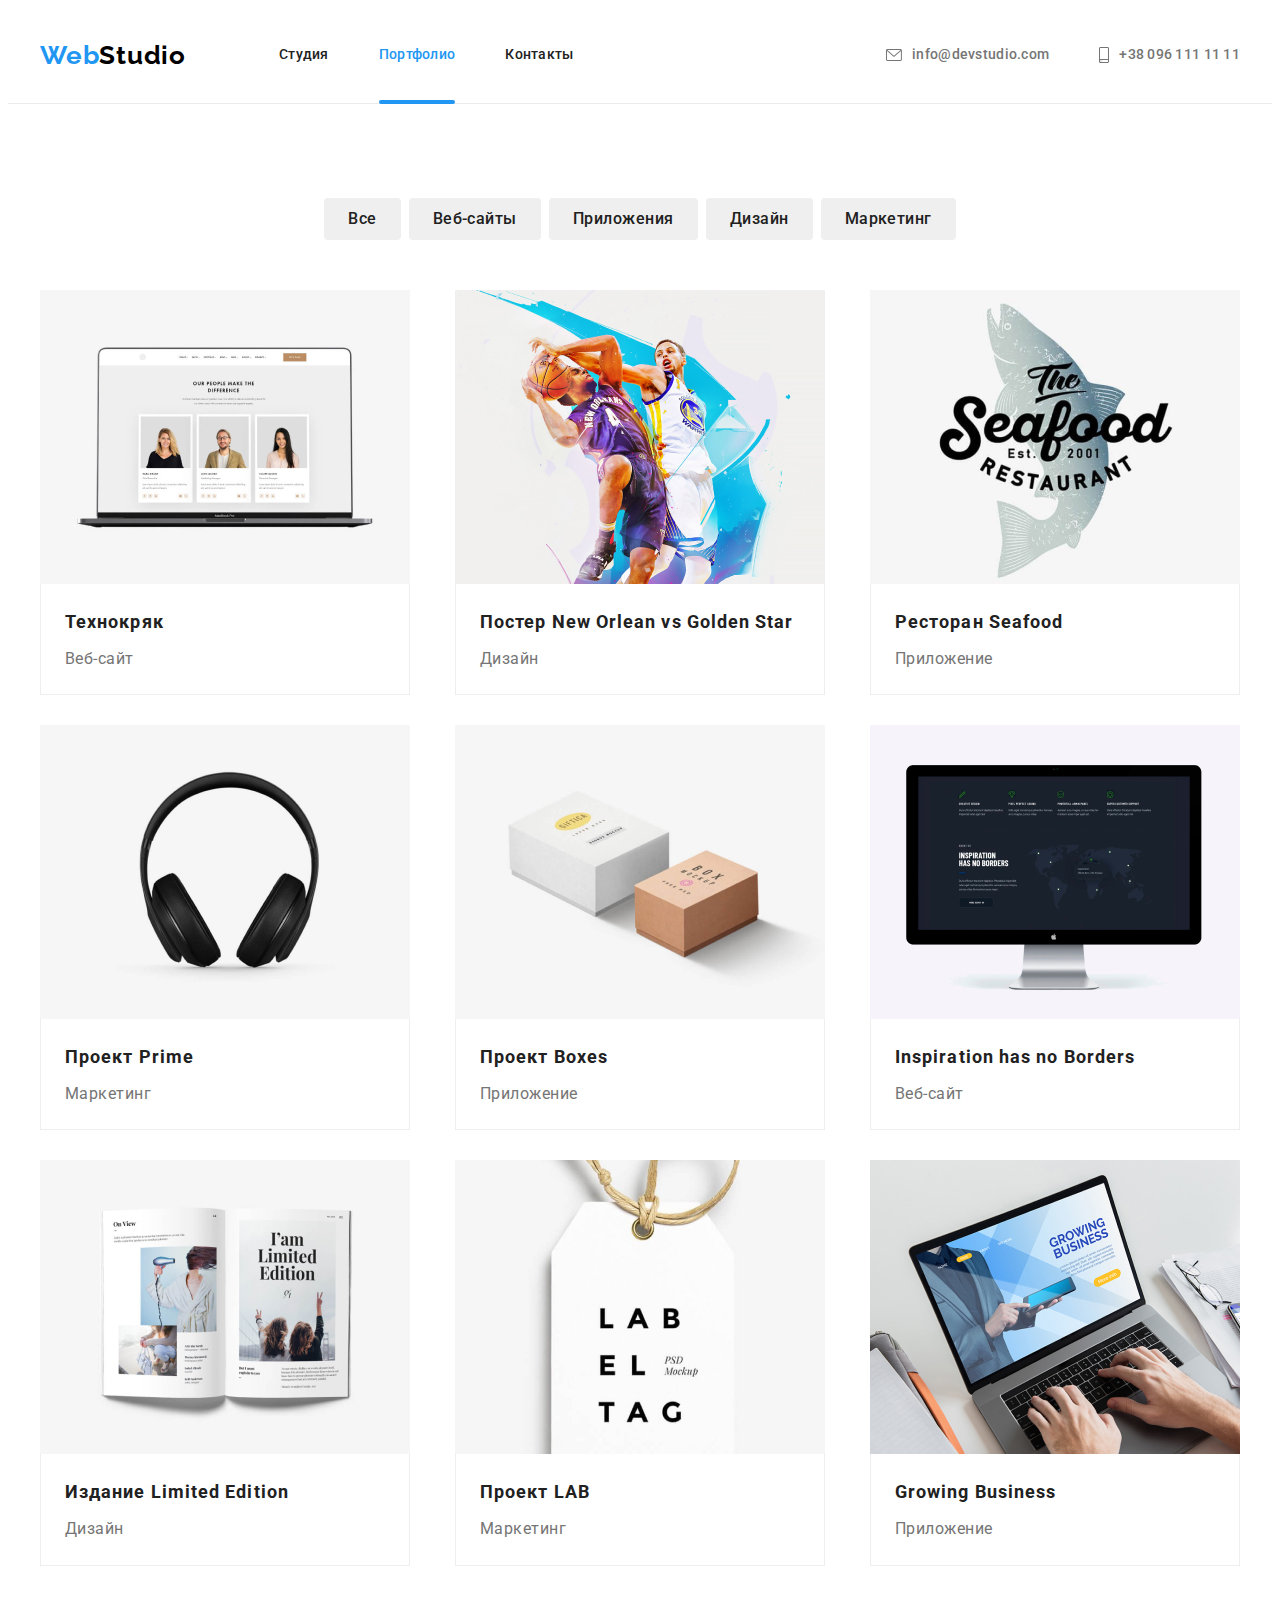
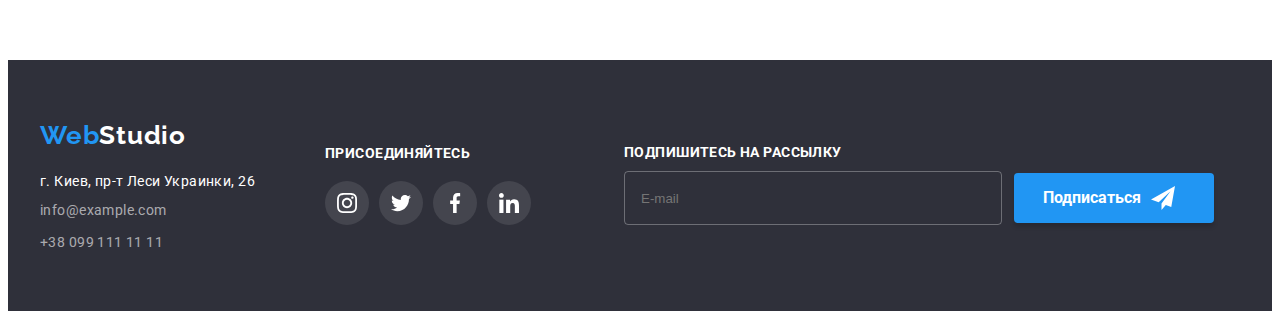
==== portfolio.html @ 8a6e3d71 "Start" ====
<!DOCTYPE html>
<html lang="ru">

<head>
  <meta charset="UTF-8" />
  <meta http-equiv="X-UA-Compatible" content="IE=edge" />
  <meta name="viewport" content="width=device-width, initial-scale=1.0" />
  <link rel="preconnect" href="https://fonts.googleapis.com" />
  <link rel="preconnect" href="https://fonts.gstatic.com" crossorigin />
  <link href="https://fonts.googleapis.com/css2?family=Raleway:wght@700&family=Roboto:wght@400;500;700;900&display=swap"
    rel="stylesheet" />
  <title>Portfolio</title>
  <link rel="stylesheet" href="https://cdnjs.cloudflare.com/ajax/libs/modern-normalize/1.1.0/modern-normalize.min.css"
    integrity="sha512-wpPYUAdjBVSE4KJnH1VR1HeZfpl1ub8YT/NKx4PuQ5NmX2tKuGu6U/JRp5y+Y8XG2tV+wKQpNHVUX03MfMFn9Q=="
    crossorigin="anonymous" referrerpolicy="no-referrer" />
  <!-- <link rel="stylesheet" href="./css/styles.css" /> -->
  <link rel="stylesheet" href="./css/main.min.css" />
</head>

<body>
  <header class="header">
    <div class="container">
      <nav class="nav">
        <a href="" class="link"><span class="logo-web">Web</span><span class="logo-studio">Studio</span></a>
        <ul class="menu list">
          <li class="menu__item">
            <a href="./index.html" class="menu__link__studia__black link">Студия</a>
          </li>
          <li class="menu__item">
            <a href="" class="menu__link__portfolio__blue menu__link__border link">Портфолио</a>
          </li>
          <li class="menu__item">
            <a href="#contacts" class="menu__link__contact link">Контакты</a>
          </li>
        </ul>
      </nav>

      <ul class="connect list">
        <li class="connect__margin__right">
          <a class="connect__mail link" href="mailto:info@devstudio.com"><svg
              class="connect__mail__icon" width="16" height="12">
              <use href="./img/icons.svg#icon-envelope"></use>
            </svg>info@devstudio.com</a>
        </li>

        <li>
          <a class="connect__tel link" href="tel:+380961111111"><svg
              class="connect__tel__icon" width="10" height="16">
              <use href="./img/icons.svg#icon-smartphone"></use>
            </svg>+38 096 111 11 11</a>
        </li>
      </ul>
    </div>
  </header>

  <section class="project">
    <div class="container">
      <ul class="filter-buttons-ul list">
        <li class="filter-buttons-li">
          <button class="filter-buttons" name="button">Все</button>
        </li>
        <li class="filter-buttons-li">
          <button class="filter-buttons" name="button">Веб-сайты</button>
        </li>
        <li class="filter-buttons-li">
          <button class="filter-buttons" name="button">Приложения</button>
        </li>
        <li class="filter-buttons-li">
          <button class="filter-buttons" name="button">Дизайн</button>
        </li>
        <li class="filter-buttons-li">
          <button class="filter-buttons" name="button">Маркетинг</button>
        </li>
      </ul>

      <ul class="project-list list">
        <li class="project-items">
          <a href="" class="project-list-a link">
            <div class="card-thumb">
              <img class="" src="./img/portfolio/tehno.jpg" alt="Технокряк" width="370" />
              <div class="text-under-img-div">
                <p class="text-under-img">
                  Ресурс предлагает комплексные предложения с разным уровнем функционала и
                  сервисов. Все это позволит посетителю получить исчерпывающие сведения <br />о
                  компании или частном лице
                </p>
              </div>
            </div>

            <div class="text-under-photo-in-portfolio">
              <h4 class="project-name">Технокряк</h4>
              <p class="project-title">Веб-сайт</p>
            </div>
          </a>
        </li>

        <li class="project-items">
          <a href="" class="project-list-a link">
            <div class="card-thumb">
              <img src="./img/portfolio/neworleanvsgoldenstar.jpg" alt="Постер New Orlean vs Golden Star" width="370" />
              <div class="text-under-img-div">
                <p class="text-under-img">
                  Ресурс предлагает комплексные предложения с разным уровнем функционала и
                  сервисов. Все это позволит посетителю получить исчерпывающие сведения <br />о
                  компании или частном лице
                </p>
              </div>
            </div>

            <div class="text-under-photo-in-portfolio">
              <h4 class="project-name">Постер New Orlean vs Golden Star</h4>
              <p class="project-title">Дизайн</p>
            </div>
          </a>
        </li>

        <li class="project-items">
          <a href="" class="project-list-a link">
            <div class="card-thumb">
              <img class="" src="./img/portfolio/seafood.jpg" alt="Ресторан Seafood" width="370" />
              <div class="text-under-img-div">
                <p class="text-under-img">
                  Ресурс предлагает комплексные предложения с разным уровнем функционала и
                  сервисов. Все это позволит посетителю получить исчерпывающие сведения <br />о
                  компании или частном лице
                </p>
              </div>
            </div>

            <div class="text-under-photo-in-portfolio">
              <h4 class="project-name">Ресторан Seafood</h4>
              <p class="project-title">Приложение</p>
            </div>
          </a>
        </li>

        <li class="project-items">
          <a href="" class="project-list-a link">
            <div class="card-thumb">
              <img class="" src="./img/portfolio/prime.jpg" alt="Проект Prime" width="370" />
              <div class="text-under-img-div">
                <p class="text-under-img">
                  Ресурс предлагает комплексные предложения с разным уровнем функционала и
                  сервисов. Все это позволит посетителю получить исчерпывающие сведения <br />о
                  компании или частном лице
                </p>
              </div>
            </div>

            <div class="text-under-photo-in-portfolio">
              <h4 class="project-name">Проект Prime</h4>
              <p class="project-title">Маркетинг</p>
            </div>
          </a>
        </li>

        <li class="project-items">
          <a href="" class="project-list-a link">
            <div class="card-thumb">
              <img class="" src="./img/portfolio/boxes.jpg" alt="Проект Boxes" width="370" />
              <div class="text-under-img-div">
                <p class="text-under-img">
                  Ресурс предлагает комплексные предложения с разным уровнем функционала и
                  сервисов. Все это позволит посетителю получить исчерпывающие сведения <br />о
                  компании или частном лице
                </p>
              </div>
            </div>

            <div class="text-under-photo-in-portfolio">
              <h4 class="project-name">Проект Boxes</h4>
              <p class="project-title">Приложение</p>
            </div>
          </a>
        </li>

        <li class="project-items">
          <a href="" class="project-list-a link">
            <div class="card-thumb">
              <img class="" src="./img/portfolio/borders.jpg" alt="Inspiration has no Borders" width="370" />
              <div class="text-under-img-div">
                <p class="text-under-img">
                  Ресурс предлагает комплексные предложения с разным уровнем функционала и
                  сервисов. Все это позволит посетителю получить исчерпывающие сведения <br />о
                  компании или частном лице
                </p>
              </div>
            </div>

            <div class="text-under-photo-in-portfolio">
              <h4 class="project-name">Inspiration has no Borders</h4>
              <p class="project-title">Веб-сайт</p>
            </div>
          </a>
        </li>

        <li class="project-items">
          <a href="" class="project-list-a link">
            <div class="card-thumb">
              <img class="" src="./img/portfolio/limitededition.jpg" alt="Издание Limited Edition" width="370" />
              <div class="text-under-img-div">
                <p class="text-under-img">
                  Ресурс предлагает комплексные предложения с разным уровнем функционала и
                  сервисов. Все это позволит посетителю получить исчерпывающие сведения <br />о
                  компании или частном лице
                </p>
              </div>
            </div>

            <div class="text-under-photo-in-portfolio">
              <h4 class="project-name">Издание Limited Edition</h4>
              <p class="project-title">Дизайн</p>
            </div>
          </a>
        </li>

        <li class="project-items">
          <a href="" class="project-list-a link">
            <div class="card-thumb">
              <img class="" src="./img/portfolio/lab.jpg" alt="Проект LAB" width="370" />
              <div class="text-under-img-div">
                <p class="text-under-img">
                  Ресурс предлагает комплексные предложения с разным уровнем функционала и
                  сервисов. Все это позволит посетителю получить исчерпывающие сведения <br />о
                  компании или частном лице
                </p>
              </div>
            </div>

            <div class="text-under-photo-in-portfolio">
              <h4 class="project-name">Проект LAB</h4>
              <p class="project-title">Маркетинг</p>
            </div>
          </a>
        </li>

        <li class="project-items">
          <a href="" class="project-list-a link">
            <div class="card-thumb">
              <img class="" src="./img/portfolio/business.jpg" alt="Growing Business" width="370" />
              <div class="text-under-img-div">
                <p class="text-under-img">
                  Ресурс предлагает комплексные предложения с разным уровнем функционала и
                  сервисов. Все это позволит посетителю получить исчерпывающие сведения <br />о
                  компании или частном лице
                </p>
              </div>
            </div>

            <div class="text-under-photo-in-portfolio">
              <h4 class="project-name">Growing Business</h4>
              <p class="project-title">Приложение</p>
            </div>
          </a>
        </li>
      </ul>
    </div>
  </section>

  <footer class="footer">
    <div class="container footer_flex">
      <address class="address" id="contacts">
        <a href="" class="logo-footer link">
          <span class="logo-web"> Web<span class="logo-studio-white">Studio</span> </span>
        </a>
        <ul class="address-list list">
          <li class="footer-contacts">
            <a href="https://www.google.com/maps/place/%D0%B1%D1%83%D0%BB.+%D0%9B%D0%B5%D1%81%D0%B8+%D0%A3%D0%BA%D1%80%D0%B0%D0%B8%D0%BD%D0%BA%D0%B8,+26,+%D0%9A%D0%B8%D0%B5%D0%B2,+02000/@50.4265807,30.5383858,17z/data=!3m1!4b1!4m5!3m4!1s0x40d4cf0e033ecbe9:0x57a4dffefec77da0!8m2!3d50.4265807!4d30.5383858"
              target="_blank" rel="noopener noreferrer nofollow" class="address-list-addres link">г. Киев, пр-т Леси
              Украинки, 26</a>
          </li>
          <li class="footer-contacts">
            <a href="mailto:info@example.com" class="address-list-mail link">info@example.com</a>
          </li>
          <li class="footer-contacts">
            <a href="tel:+380991111111" class="address-list-tel link">+38 099 111 11 11</a>
          </li>
        </ul>
      </address>

      <div class="join-footer-div">
        <h3 class="footer-join-h3">присоединяйтесь</h3>
        <ul class="footer-our-team-soc-link list">
          <li class="footer-our-team-soc-item">
            <a href="" class="footer-our-team-link link">
              <svg class="footer-our-team-soc-icon" width="20" height="20">
                <use href="./img/icons.svg#icon-instagram"></use>
              </svg>
            </a>
          </li>
          <li class="footer-our-team-soc-item">
            <a href="" class="footer-our-team-link link">
              <svg class="footer-our-team-soc-icon" width="20" height="20">
                <use href="./img/icons.svg#icon-twitter"></use>
              </svg>
            </a>
          </li>
          <li class="footer-our-team-soc-item">
            <a href="" class="footer-our-team-link link">
              <svg class="footer-our-team-soc-icon" width="20" height="20">
                <use href="./img/icons.svg#icon-facebook"></use>
              </svg>
            </a>
          </li>
          <li class="footer-our-team-soc-item">
            <a href="" class="footer-our-team-link link">
              <svg class="footer-our-team-soc-icon" width="20" height="20">
                <use href="./img/icons.svg#icon-linkedin"></use>
              </svg>
            </a>
          </li>
        </ul>
      </div>

      <div class="subscribe-footer-div">
        <h3 class="subscribe-footer-h3">Подпишитесь на рассылку</h3>

        <form class="footer-input" autocomplete="off">
          <input type="email" name="subscribe-mail" class="subscribe-input" placeholder="E-mail" required
            id="subscribe-user-mail" />
          <button type="submit" class="subscribe-btn">
            Подписаться<svg class="subscribe-icon" width="24" height="24">
              <use href="./img/icons.svg#icon-iconsend"></use>
            </svg>
          </button>
        </form>
      </div>
    </div>
  </footer>
</body>

</html>
---- css/styles.css ----

---- css/main.min.css ----
p,h1,h2,h3,h4,h5,h6{margin:0}ul{margin:0;padding-left:0}.link{text-decoration:none}.visually-hidden{position:absolute;white-space:nowrap;width:1px;height:1px;overflow:hidden;border:0;padding:0;clip:rect(0 0 0 0);clip-path:inset(50%);margin:-1px}.container{width:1200px;padding-left:15px;padding-right:15px;margin:0 auto}.list{list-style:none}.logo-studio,.logo-web{text-decoration:none}body{font-family:"Roboto",sans-serif}.address{font-style:normal}:root{--header-color: #ffffff;--close-btn-color: #2196F3;--effective-solutions-color: #2f303a}.connect{margin-left:auto;transition:color 250ms cubic-bezier(0.4, 0, 0.2, 1)}.header{padding-top:32px;padding-bottom:32px;border-bottom:1px solid #ececec;background-color:var(--header-color)}.nav{display:flex;align-items:center}.header .container{display:flex}.menu{display:flex}.connect{display:flex;align-items:center}.connect :hover{color:#2196f3}.connect :focus{color:#2196f3}.connect__margin__right{margin-right:50px}.menu__item{margin-right:50px;transition:color 250ms cubic-bezier(0.4, 0, 0.2, 1)}.menu__item:last-child{margin-right:0px}.logo-studio{font-family:"Raleway";font-style:normal;font-weight:700;font-size:26px;line-height:1.19;letter-spacing:.03em;color:#000}.logo-studio-white{font-family:"Raleway";font-style:normal;font-weight:700;font-size:26px;line-height:1.19;letter-spacing:.03em;color:#fff}.logo-web{font-family:"Raleway";font-style:normal;font-weight:700;font-size:26px;line-height:1.19;letter-spacing:.03em;color:#2196f3}.menu{margin-left:93px}.menu :focus{color:#2196f3}.menu :hover{color:#2196f3}.menu__link__portfolio__black{font-weight:500;font-size:14px;line-height:1.14;letter-spacing:.02em;color:#212121;transition:color 250ms cubic-bezier(0.4, 0, 0.2, 1)}.menu__link__portfolio__blue{font-weight:500;font-size:14px;line-height:1.14;letter-spacing:.02em;color:#2196f3;transition:color 250ms cubic-bezier(0.4, 0, 0.2, 1)}.menu__link__studia__black{font-weight:500;font-size:14px;line-height:1.14;letter-spacing:.02em;color:#212121}.menu__link__studia__blue{font-weight:500;font-size:14px;line-height:1.14;letter-spacing:.02em;color:#2196f3}.menu__link__border::after{content:"";display:block;background-color:#2196f3;border-radius:2px;height:4px;position:relative;bottom:-37px}.menu__link__contact{font-weight:500;font-size:14px;line-height:1.14;letter-spacing:.02em;color:#212121;transition:color 250ms cubic-bezier(0.4, 0, 0.2, 1)}.connect__mail,.connect__tel{font-family:"Roboto";font-style:normal;font-weight:500;font-size:14px;line-height:1.14;letter-spacing:.02em;color:#757575;display:flex;justify-items:center;transition:color 250ms cubic-bezier(0.4, 0, 0.2, 1)}.connect__mail__icon,.connect__tel__icon{fill:currentColor;display:flex;justify-content:center;width:auto;height:auto;margin-right:10px}.service__order{background-color:var(--effective-solutions-color);padding-top:200px;padding-bottom:200px;text-align:center}.service__order{background-image:linear-gradient(rgba(47, 48, 58, 0.4), rgba(47, 48, 58, 0.4)),url(../img/zadniyfon_hero.jpg);background-repeat:no-repeat;background-position:center;background-size:cover;max-width:1600px;height:600px;margin-left:auto;margin-right:auto}.service__order__tex{font-weight:900;font-size:44px;line-height:1.36;text-align:center;letter-spacing:.06em;text-transform:uppercase;color:#fff;width:696px;margin:0 auto 30px}.service__order__button{border:rgba(0,0,0,0);font-family:"Roboto";font-style:normal;font-weight:700;font-size:16px;line-height:1.87;align-items:center;text-align:center;letter-spacing:.06em;color:#fff;background:#2196f3;box-shadow:0px 4px 4px rgba(0,0,0,.15);border-radius:4px;cursor:pointer;padding-top:10px;padding-bottom:10px;padding-left:32px;padding-right:32px}.methods{color:var(--header-color);padding-top:95px;padding-bottom:95px}.methods__list{display:flex}.methods__items{width:270px;margin-right:30px}.methods__items::before{content:"";display:block;background-position:center;background-repeat:no-repeat;margin-bottom:30px;background-color:#f5f4fa;border-radius:4px;height:120px}.methods__items:last-child{margin-right:0px}.methods__items:nth-child(1)::before{background-image:url(../img/antenna1.svg)}.methods__items:nth-child(2)::before{background-image:url(../img/clock2.svg)}.methods__items:nth-child(3)::before{background-image:url(../img/diagram3.svg)}.methods__items:nth-child(4)::before{background-image:url(../img/astronaut4.svg)}.methods__title{font-weight:700;font-size:14px;line-height:1.14;letter-spacing:.03em;text-transform:uppercase;color:#212121;margin-bottom:10px}.methods__text{font-weight:400;font-size:14px;line-height:1.71;letter-spacing:.03em;color:#757575}.what-are-we-doing{color:var(--header-color);padding-bottom:94px}.what-are-we-doing-h2{font-weight:700;font-size:36px;line-height:1.17;text-align:center;letter-spacing:.03em;color:#212121;margin-bottom:50px}.what-are-we-doing-list{display:flex;position:relative}.texonbottom{font-family:"Roboto";font-style:normal;font-weight:700;font-size:14px;line-height:1.14;text-align:center;letter-spacing:.03em;text-transform:uppercase;color:#fff}.texontop-div{position:absolute;display:flex;align-items:center;justify-content:center;width:370px;height:70px;background:rgba(47,48,58,.8);bottom:0}.what-are-we-doing-items{margin-right:30px}.what-are-we-doing-items:last-child{margin-right:0px}.our-team{background:#f5f4fa;padding:94px 0}.our-team-h3{font-weight:700;font-size:36px;line-height:1.17;text-align:center;letter-spacing:.03em;color:#212121;margin-bottom:50px}.our-team-list{display:flex}.our-team-items{background:#fff;box-shadow:0px 1px 3px rgba(0,0,0,.12),0px 1px 1px rgba(0,0,0,.14),0px 2px 1px rgba(0,0,0,.2);border-radius:0px 0px 4px 4px;margin-right:30px}.our-team-items:last-child{margin-right:0px}.our-team-name{font-weight:500;font-size:16px;line-height:1.19;text-align:center;letter-spacing:.03em;color:#212121;padding-top:30px;margin-bottom:10px}.our-team-job-title{font-weight:400;font-size:16px;line-height:1.19;text-align:center;letter-spacing:.03em;color:#757575;padding-bottom:30px}.our-team-soc-link{display:flex;justify-content:center;padding-bottom:30px}.our-team-soc-link:first-child{margin-left:0px}.our-team-soc-item{width:44px;height:44px;margin-left:10px}.our-team-soc-item:first-child{margin-left:0px}.our-team-link{display:flex;align-items:center;justify-content:center;width:100%;height:100%;border-radius:50%;color:#afb1b8;transition:background-color 250ms cubic-bezier(0.4, 0, 0.2, 1),color 250ms cubic-bezier(0.4, 0, 0.2, 1)}.our-team-link:hover,.our-team-link:focus{background:#2196f3;color:#fff}.our-team-soc-icon{fill:currentColor}.regular-customers{color:var(--header-color);padding-bottom:94px;padding-top:94px}.regular-customers-ul{display:flex;align-items:center;justify-content:center;transition:color 250ms cubic-bezier(0.4, 0, 0.2, 1),border 250ms cubic-bezier(0.4, 0, 0.2, 1)}.regular-customers-h3{font-family:"Roboto";font-style:normal;font-weight:700;font-size:36px;line-height:1.17;text-align:center;letter-spacing:.03em;color:#212121;margin-bottom:50px}.regular-customers-li{margin-right:30px}.regular-customers-li:last-child{margin-right:0px}.regular-customers-icon{fill:currentColor}.regular-customers-link{color:#afb1b8;width:170px;height:92px;border:1px solid #afb1b8;display:flex;align-items:center;justify-content:center;border-radius:4px;transition:color 250ms cubic-bezier(0.4, 0, 0.2, 1),border 250ms cubic-bezier(0.4, 0, 0.2, 1)}.regular-customers-link:hover,.regular-customers-link:focus{color:#2196f3;border-color:#2196f3}.footer-contacts{margin-bottom:9px}.footer-contacts :hover{color:#2196f3;cursor:pointer}.footer-contacts :focus{color:#2196f3;cursor:pointer}.footer-contacts:last-child{margin-bottom:0px}.footer{background-color:#2f303a;padding:60px 0}.address-list{transition:color 250ms cubic-bezier(0.4, 0, 0.2, 1)}.address-list-addres{font-family:"Roboto";font-style:normal;font-weight:400;font-size:14px;line-height:1.71px;letter-spacing:.03em;color:#fff;transition:color 250ms cubic-bezier(0.4, 0, 0.2, 1)}.address-list-mail{font-family:"Roboto";font-style:normal;font-weight:400;font-size:14px;line-height:1.71;letter-spacing:.03em;color:rgba(255,255,255,.6);transition:color 250ms cubic-bezier(0.4, 0, 0.2, 1)}.address-list-tel{font-family:"Roboto";font-style:normal;font-weight:400;font-size:14px;line-height:1.71px;letter-spacing:.03em;color:rgba(255,255,255,.6);transition:color 250ms cubic-bezier(0.4, 0, 0.2, 1)}.logo-footer{display:block;margin-bottom:20px}.footer-join-h3{font-family:"Roboto";font-style:normal;font-weight:700;font-size:14px;line-height:16px;letter-spacing:.03em;text-transform:uppercase;color:#fff;margin-bottom:20px}.join-footer-div{margin-left:70px}.footer-our-team-soc-link{display:flex;margin-right:auto;justify-content:center;transition:background-color 250ms cubic-bezier(0.4, 0, 0.2, 1)}.footer_flex{display:flex;align-items:center}.footer-our-team-soc-item{width:44px;height:44px;margin-left:10px}.footer-our-team-soc-item:first-child{margin-left:0px}.footer-our-team-link{display:flex;align-items:center;justify-content:center;width:100%;height:100%;border-radius:50%;background:rgba(255,255,255,.1);color:#fff;transition:background-color 250ms cubic-bezier(0.4, 0, 0.2, 1)}.footer-our-team-link:hover,.footer-our-team-link:focus{background:#2196f3}.footer-our-team-soc-icon{fill:currentColor}.subscribe-footer-div{margin-left:93px}.subscribe-footer-h3{font-weight:700;font-size:14px;line-height:1.14;letter-spacing:.03em;text-transform:uppercase;color:#fff;margin-bottom:10px}.footer-input{display:flex;align-items:center;justify-content:center}.subscribe-input{width:358px;height:50px;border-radius:4px;border:1px solid rgba(255,255,255,.3);background-color:rgba(0,0,0,0);padding-left:16px;color:#fff}.subscribe-icon{fill:#fff;margin-left:10px}.subscribe-btn{width:200px;height:50px;border-radius:4px;margin-left:12px;background:#2196f3;box-shadow:0px 4px 4px rgba(0,0,0,.15);border-radius:4px;color:#fff;font-family:"Roboto";font-style:normal;font-weight:700;font-size:16px;line-height:30px;display:flex;align-items:center;padding-left:29px;padding-right:0;border:rgba(0,0,0,0);cursor:pointer}.modal{padding:40px}.modal-field{margin-bottom:10px}.modal-field:nth-last-child(-2n+3){margin-bottom:20px}.modal-field:nth-last-child(-2n+2){margin-bottom:0px}.modal-label{font-family:"Roboto";font-style:normal;font-weight:400;font-size:12px;line-height:1.17;letter-spacing:.01em;color:#757575;display:block;margin-bottom:4px}.modal-p{font-family:"Roboto";font-style:normal;font-weight:700;font-size:20px;line-height:1.15;text-align:center;letter-spacing:.03em;color:#212121;margin-bottom:12px}.modal-text-area{width:100%;height:120px;display:block;border:1px solid rgba(34,34,34,.2);border-radius:4px;resize:none;padding:10px;font-weight:400;font-size:12px;line-height:1.17;letter-spacing:.01em;color:rgba(117,117,117,.5);transition:border 250ms cubic-bezier(0.4, 0, 0.2, 1)}.modal-text-area:hover,.modal-text-area:focus{border-radius:4px;outline:rgba(0,0,0,0);border:1px solid #2196f3}.check-text{display:flex;align-items:center;justify-content:center;position:relative;font-size:14px;line-height:1.71;letter-spacing:.03em;color:#757575}.check-text span{width:16px;height:15px;border:1px solid rgba(34,34,34,.2);margin-right:5px;display:flex;align-items:center;justify-content:center;border-radius:4px;border:solid}.check-icon{fill:rgba(0,0,0,0)}.input-check:checked+.check-text span{background-color:#2196f3;border:none;transition:background-color 250ms cubic-bezier(0.4, 0, 0.2, 1)}.input-check:checked+.check-text .check-icon{fill:#fff}.input-wrap{position:relative}.input-icon{position:absolute;left:10px;top:50%;transform:translateY(-50%);transition:fill 250ms cubic-bezier(0.4, 0, 0.2, 1)}.modal-input{width:100%;height:40px;background-color:rgba(0,0,0,0);border:1px solid rgba(34,34,34,.2);border-radius:4px;resize:none;padding-left:30px;transition:border 250ms cubic-bezier(0.4, 0, 0.2, 1)}.modal-input:focus{border:1px solid #2196f3;border-radius:4px;cursor:pointer;outline:rgba(0,0,0,0)}.modal-input:hover{border:1px solid #2196f3;border-radius:4px;cursor:pointer;outline:rgba(0,0,0,0)}.modal-input:hover+.input-icon,.modal-input:focus+.input-icon{fill:#2196f3}.dogovor{font-weight:400;font-size:14px;line-height:1.71;letter-spacing:.03em;text-decoration-line:underline;color:#2196f3}.modal-btn{width:200px;height:50px;font-weight:700;font-size:16px;line-height:1.88;letter-spacing:.06em;background:#2196f3;border-radius:4px;border:rgba(0,0,0,0);color:#fff;cursor:pointer;transition:box-shadow 250ms cubic-bezier(0.4, 0, 0.2, 1);display:flex;align-items:center;justify-content:center;margin-top:30px;margin-left:auto;margin-right:auto}.modal-btn:hover,.modal-btn:focus{box-shadow:0px 4px 4px rgba(0,0,0,.15)}.backdrop{position:fixed;top:0;left:0;width:100%;height:100%;background:rgba(0,0,0,.2);transition:opacity 250ms linear,visibility 250ms linear}.backdrop.is-hidden .modal{transform:translate(-50%, -50%) scale(0) rotate(-360deg)}.modal{position:absolute;top:50%;left:50%;transform:translate(-50%, -50%) scale(1) rotate(0);width:530px;min-height:580px;background:#fff;box-shadow:0px 1px 3px rgba(0,0,0,.12),0px 1px 1px rgba(0,0,0,.14),0px 2px 1px rgba(0,0,0,.2);border-radius:4px;transition:transform 250ms linear}.modal-close-btn{position:absolute;right:8px;top:8px;width:30px;height:30px;background:#fff;border:1px solid rgba(0,0,0,.1);border-radius:50%;cursor:pointer;display:flex;align-items:center;justify-content:center}.closebtn{transition:fill 250ms cubic-bezier(0.4, 0, 0.2, 1)}.closebtn:focus,.closebtn:hover{fill:#2196f3}.is-hidden{opacity:0;visibility:hidden;pointer-events:none}.no-scroll{overflow:hidden}.project{padding-top:94px;padding-bottom:94px}.filter-buttons-li{margin-right:8px}.filter-buttons-li :hover{background-color:#2196f3;color:#fff;cursor:pointer;box-shadow:0px 3px 1px rgba(0,0,0,.1),0px 1px 2px rgba(0,0,0,.08),0px 2px 2px rgba(0,0,0,.12);border-radius:4px}.filter-buttons-li :focus{background-color:#2196f3;color:#fff;cursor:pointer;box-shadow:0px 3px 1px rgba(0,0,0,.1),0px 1px 2px rgba(0,0,0,.08),0px 2px 2px rgba(0,0,0,.12);border-radius:4px}.filter-buttons-li:last-child{margin-right:0px}.filter-buttons-ul{display:flex;align-items:center;justify-content:center;margin-bottom:50px;transition:background-color 250ms cubic-bezier(0.4, 0, 0.2, 1),color 250ms cubic-bezier(0.4, 0, 0.2, 1),box-shadow 250ms cubic-bezier(0.4, 0, 0.2, 1)}.filter-buttons{font-family:"Roboto";font-style:normal;font-weight:500;font-size:16px;line-height:1.63;text-align:center;letter-spacing:.03em;color:#212121;padding-left:22px;padding-right:22px;padding-top:6px;padding-bottom:6px;border-color:rgba(0,0,0,0);border-radius:4px;transition:background-color 250ms cubic-bezier(0.4, 0, 0.2, 1),color 250ms cubic-bezier(0.4, 0, 0.2, 1),box-shadow 250ms cubic-bezier(0.4, 0, 0.2, 1)}.project-list{display:flex;flex-wrap:wrap;justify-content:space-between}.project-items{color:var(--header-color);background:#fff;display:block}.project-list-a{display:block;transition:box-shadow 250ms cubic-bezier(0.4, 0, 0.2, 1)}.project-list-a:hover,.project-list-a:focus{box-shadow:0px 1px 1px rgba(0,0,0,.12),0px 4px 4px rgba(0,0,0,.06),1px 4px 6px rgba(0,0,0,.16);cursor:pointer}.text-under-img{font-family:"Roboto";font-style:normal;font-weight:400;font-size:18px;line-height:1.56;letter-spacing:.03em;color:#fff}.text-under-img-div{position:absolute;top:0;left:0;width:100%;height:100%;padding:63px 24px;background-color:rgba(33,150,243,.9);transition:transform 250ms cubic-bezier(0.4, 0, 0.2, 1);transform:translateY(101%)}.project-list .project-list-a:hover .text-under-img-div,.project-list .project-list-a:focus .text-under-img-div{transform:translateY(0)}.card-thumb{position:relative;overflow:hidden}.project-items{margin-bottom:30px}.project-items:nth-last-child(-2n+3){margin-bottom:0px}.project-items:nth-last-child(-2n+2){margin-bottom:0px}img{display:block;max-width:100%;height:auto}.project-name{font-family:"Roboto";font-style:normal;font-weight:700;font-size:18px;line-height:2;letter-spacing:.06em;color:#212121;margin-bottom:4px}.project-title{font-family:"Roboto";font-style:normal;font-weight:400;font-size:16px;line-height:1.89;letter-spacing:.03em;color:#757575}.text-under-photo-in-portfolio{padding:20px 24px;border-left:1px solid #eee;border-right:1px solid #eee;border-bottom:1px solid #eee}/*# sourceMappingURL=main.min.css.map */
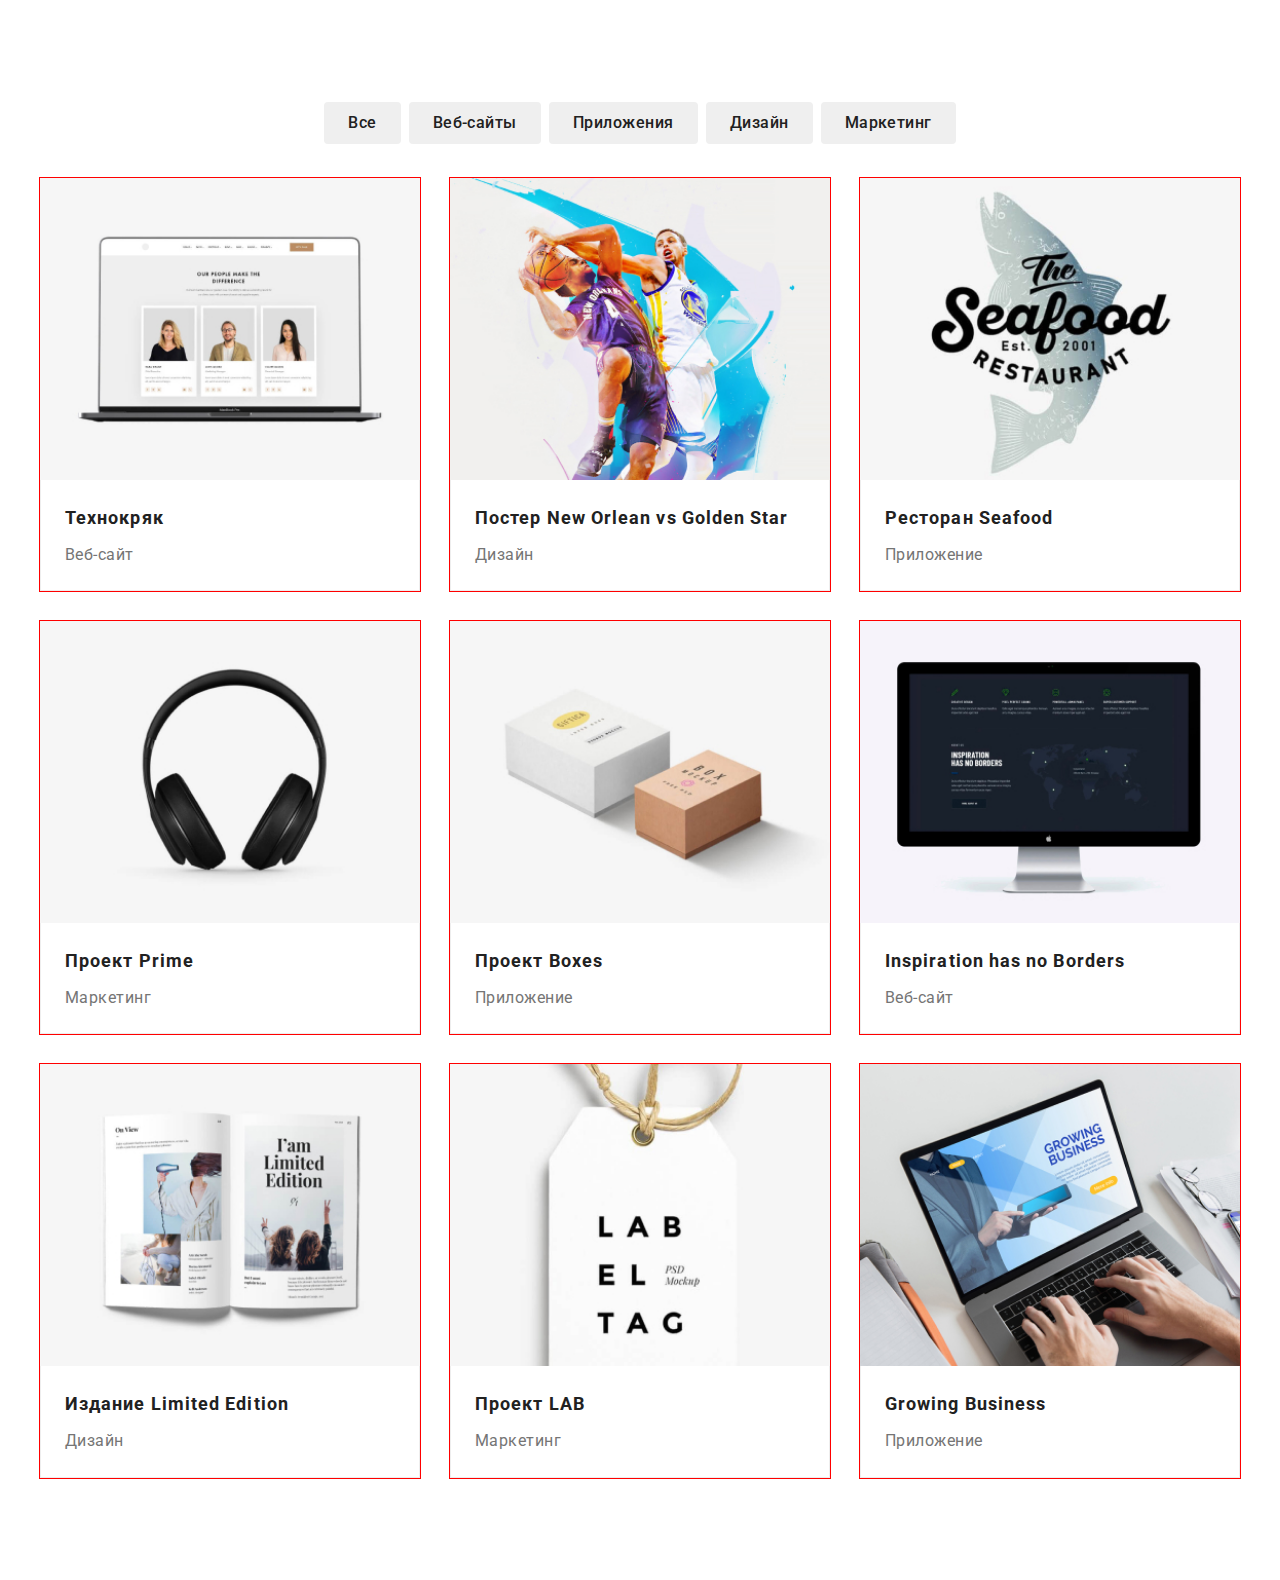
==== commit b7252e71: "updated" ====
--- a/portfolio.html
+++ b/portfolio.html
@@ -18,7 +18,7 @@
 </head>
 
 <body>
-  <header class="header">
+  <!-- <header class="header">
     <div class="container">
       <nav class="nav">
         <a href="" class="link"><span class="logo-web">Web</span><span class="logo-studio">Studio</span></a>
@@ -51,7 +51,7 @@
         </li>
       </ul>
     </div>
-  </header>
+  </header> -->
 
   <section class="project">
     <div class="container">
@@ -257,7 +257,7 @@
     </div>
   </section>
 
-  <footer class="footer">
+  <!-- <footer class="footer">
     <div class="container footer_flex">
       <address class="address" id="contacts">
         <a href="" class="logo-footer link">
@@ -326,7 +326,7 @@
         </form>
       </div>
     </div>
-  </footer>
+  </footer> -->
 </body>
 
 </html>--- a/css/main.min.css
+++ b/css/main.min.css
@@ -1 +1 @@
-p,h1,h2,h3,h4,h5,h6{margin:0}ul{margin:0;padding-left:0}.link{text-decoration:none}.visually-hidden{position:absolute;white-space:nowrap;width:1px;height:1px;overflow:hidden;border:0;padding:0;clip:rect(0 0 0 0);clip-path:inset(50%);margin:-1px}.container{width:1200px;padding-left:15px;padding-right:15px;margin:0 auto}.list{list-style:none}.logo-studio,.logo-web{text-decoration:none}body{font-family:"Roboto",sans-serif}.address{font-style:normal}:root{--header-color: #ffffff;--close-btn-color: #2196F3;--effective-solutions-color: #2f303a}.connect{margin-left:auto;transition:color 250ms cubic-bezier(0.4, 0, 0.2, 1)}.header{padding-top:32px;padding-bottom:32px;border-bottom:1px solid #ececec;background-color:var(--header-color)}.nav{display:flex;align-items:center}.header .container{display:flex}.menu{display:flex}.connect{display:flex;align-items:center}.connect :hover{color:#2196f3}.connect :focus{color:#2196f3}.connect__margin__right{margin-right:50px}.menu__item{margin-right:50px;transition:color 250ms cubic-bezier(0.4, 0, 0.2, 1)}.menu__item:last-child{margin-right:0px}.logo-studio{font-family:"Raleway";font-style:normal;font-weight:700;font-size:26px;line-height:1.19;letter-spacing:.03em;color:#000}.logo-studio-white{font-family:"Raleway";font-style:normal;font-weight:700;font-size:26px;line-height:1.19;letter-spacing:.03em;color:#fff}.logo-web{font-family:"Raleway";font-style:normal;font-weight:700;font-size:26px;line-height:1.19;letter-spacing:.03em;color:#2196f3}.menu{margin-left:93px}.menu :focus{color:#2196f3}.menu :hover{color:#2196f3}.menu__link__portfolio__black{font-weight:500;font-size:14px;line-height:1.14;letter-spacing:.02em;color:#212121;transition:color 250ms cubic-bezier(0.4, 0, 0.2, 1)}.menu__link__portfolio__blue{font-weight:500;font-size:14px;line-height:1.14;letter-spacing:.02em;color:#2196f3;transition:color 250ms cubic-bezier(0.4, 0, 0.2, 1)}.menu__link__studia__black{font-weight:500;font-size:14px;line-height:1.14;letter-spacing:.02em;color:#212121}.menu__link__studia__blue{font-weight:500;font-size:14px;line-height:1.14;letter-spacing:.02em;color:#2196f3}.menu__link__border::after{content:"";display:block;background-color:#2196f3;border-radius:2px;height:4px;position:relative;bottom:-37px}.menu__link__contact{font-weight:500;font-size:14px;line-height:1.14;letter-spacing:.02em;color:#212121;transition:color 250ms cubic-bezier(0.4, 0, 0.2, 1)}.connect__mail,.connect__tel{font-family:"Roboto";font-style:normal;font-weight:500;font-size:14px;line-height:1.14;letter-spacing:.02em;color:#757575;display:flex;justify-items:center;transition:color 250ms cubic-bezier(0.4, 0, 0.2, 1)}.connect__mail__icon,.connect__tel__icon{fill:currentColor;display:flex;justify-content:center;width:auto;height:auto;margin-right:10px}.service__order{background-color:var(--effective-solutions-color);padding-top:200px;padding-bottom:200px;text-align:center}.service__order{background-image:linear-gradient(rgba(47, 48, 58, 0.4), rgba(47, 48, 58, 0.4)),url(../img/zadniyfon_hero.jpg);background-repeat:no-repeat;background-position:center;background-size:cover;max-width:1600px;height:600px;margin-left:auto;margin-right:auto}.service__order__tex{font-weight:900;font-size:44px;line-height:1.36;text-align:center;letter-spacing:.06em;text-transform:uppercase;color:#fff;width:696px;margin:0 auto 30px}.service__order__button{border:rgba(0,0,0,0);font-family:"Roboto";font-style:normal;font-weight:700;font-size:16px;line-height:1.87;align-items:center;text-align:center;letter-spacing:.06em;color:#fff;background:#2196f3;box-shadow:0px 4px 4px rgba(0,0,0,.15);border-radius:4px;cursor:pointer;padding-top:10px;padding-bottom:10px;padding-left:32px;padding-right:32px}.methods{color:var(--header-color);padding-top:95px;padding-bottom:95px}.methods__list{display:flex}.methods__items{width:270px;margin-right:30px}.methods__items::before{content:"";display:block;background-position:center;background-repeat:no-repeat;margin-bottom:30px;background-color:#f5f4fa;border-radius:4px;height:120px}.methods__items:last-child{margin-right:0px}.methods__items:nth-child(1)::before{background-image:url(../img/antenna1.svg)}.methods__items:nth-child(2)::before{background-image:url(../img/clock2.svg)}.methods__items:nth-child(3)::before{background-image:url(../img/diagram3.svg)}.methods__items:nth-child(4)::before{background-image:url(../img/astronaut4.svg)}.methods__title{font-weight:700;font-size:14px;line-height:1.14;letter-spacing:.03em;text-transform:uppercase;color:#212121;margin-bottom:10px}.methods__text{font-weight:400;font-size:14px;line-height:1.71;letter-spacing:.03em;color:#757575}.what-are-we-doing{color:var(--header-color);padding-bottom:94px}.what-are-we-doing-h2{font-weight:700;font-size:36px;line-height:1.17;text-align:center;letter-spacing:.03em;color:#212121;margin-bottom:50px}.what-are-we-doing-list{display:flex;position:relative}.texonbottom{font-family:"Roboto";font-style:normal;font-weight:700;font-size:14px;line-height:1.14;text-align:center;letter-spacing:.03em;text-transform:uppercase;color:#fff}.texontop-div{position:absolute;display:flex;align-items:center;justify-content:center;width:370px;height:70px;background:rgba(47,48,58,.8);bottom:0}.what-are-we-doing-items{margin-right:30px}.what-are-we-doing-items:last-child{margin-right:0px}.our-team{background:#f5f4fa;padding:94px 0}.our-team-h3{font-weight:700;font-size:36px;line-height:1.17;text-align:center;letter-spacing:.03em;color:#212121;margin-bottom:50px}.our-team-list{display:flex}.our-team-items{background:#fff;box-shadow:0px 1px 3px rgba(0,0,0,.12),0px 1px 1px rgba(0,0,0,.14),0px 2px 1px rgba(0,0,0,.2);border-radius:0px 0px 4px 4px;margin-right:30px}.our-team-items:last-child{margin-right:0px}.our-team-name{font-weight:500;font-size:16px;line-height:1.19;text-align:center;letter-spacing:.03em;color:#212121;padding-top:30px;margin-bottom:10px}.our-team-job-title{font-weight:400;font-size:16px;line-height:1.19;text-align:center;letter-spacing:.03em;color:#757575;padding-bottom:30px}.our-team-soc-link{display:flex;justify-content:center;padding-bottom:30px}.our-team-soc-link:first-child{margin-left:0px}.our-team-soc-item{width:44px;height:44px;margin-left:10px}.our-team-soc-item:first-child{margin-left:0px}.our-team-link{display:flex;align-items:center;justify-content:center;width:100%;height:100%;border-radius:50%;color:#afb1b8;transition:background-color 250ms cubic-bezier(0.4, 0, 0.2, 1),color 250ms cubic-bezier(0.4, 0, 0.2, 1)}.our-team-link:hover,.our-team-link:focus{background:#2196f3;color:#fff}.our-team-soc-icon{fill:currentColor}.regular-customers{color:var(--header-color);padding-bottom:94px;padding-top:94px}.regular-customers-ul{display:flex;align-items:center;justify-content:center;transition:color 250ms cubic-bezier(0.4, 0, 0.2, 1),border 250ms cubic-bezier(0.4, 0, 0.2, 1)}.regular-customers-h3{font-family:"Roboto";font-style:normal;font-weight:700;font-size:36px;line-height:1.17;text-align:center;letter-spacing:.03em;color:#212121;margin-bottom:50px}.regular-customers-li{margin-right:30px}.regular-customers-li:last-child{margin-right:0px}.regular-customers-icon{fill:currentColor}.regular-customers-link{color:#afb1b8;width:170px;height:92px;border:1px solid #afb1b8;display:flex;align-items:center;justify-content:center;border-radius:4px;transition:color 250ms cubic-bezier(0.4, 0, 0.2, 1),border 250ms cubic-bezier(0.4, 0, 0.2, 1)}.regular-customers-link:hover,.regular-customers-link:focus{color:#2196f3;border-color:#2196f3}.footer-contacts{margin-bottom:9px}.footer-contacts :hover{color:#2196f3;cursor:pointer}.footer-contacts :focus{color:#2196f3;cursor:pointer}.footer-contacts:last-child{margin-bottom:0px}.footer{background-color:#2f303a;padding:60px 0}.address-list{transition:color 250ms cubic-bezier(0.4, 0, 0.2, 1)}.address-list-addres{font-family:"Roboto";font-style:normal;font-weight:400;font-size:14px;line-height:1.71px;letter-spacing:.03em;color:#fff;transition:color 250ms cubic-bezier(0.4, 0, 0.2, 1)}.address-list-mail{font-family:"Roboto";font-style:normal;font-weight:400;font-size:14px;line-height:1.71;letter-spacing:.03em;color:rgba(255,255,255,.6);transition:color 250ms cubic-bezier(0.4, 0, 0.2, 1)}.address-list-tel{font-family:"Roboto";font-style:normal;font-weight:400;font-size:14px;line-height:1.71px;letter-spacing:.03em;color:rgba(255,255,255,.6);transition:color 250ms cubic-bezier(0.4, 0, 0.2, 1)}.logo-footer{display:block;margin-bottom:20px}.footer-join-h3{font-family:"Roboto";font-style:normal;font-weight:700;font-size:14px;line-height:16px;letter-spacing:.03em;text-transform:uppercase;color:#fff;margin-bottom:20px}.join-footer-div{margin-left:70px}.footer-our-team-soc-link{display:flex;margin-right:auto;justify-content:center;transition:background-color 250ms cubic-bezier(0.4, 0, 0.2, 1)}.footer_flex{display:flex;align-items:center}.footer-our-team-soc-item{width:44px;height:44px;margin-left:10px}.footer-our-team-soc-item:first-child{margin-left:0px}.footer-our-team-link{display:flex;align-items:center;justify-content:center;width:100%;height:100%;border-radius:50%;background:rgba(255,255,255,.1);color:#fff;transition:background-color 250ms cubic-bezier(0.4, 0, 0.2, 1)}.footer-our-team-link:hover,.footer-our-team-link:focus{background:#2196f3}.footer-our-team-soc-icon{fill:currentColor}.subscribe-footer-div{margin-left:93px}.subscribe-footer-h3{font-weight:700;font-size:14px;line-height:1.14;letter-spacing:.03em;text-transform:uppercase;color:#fff;margin-bottom:10px}.footer-input{display:flex;align-items:center;justify-content:center}.subscribe-input{width:358px;height:50px;border-radius:4px;border:1px solid rgba(255,255,255,.3);background-color:rgba(0,0,0,0);padding-left:16px;color:#fff}.subscribe-icon{fill:#fff;margin-left:10px}.subscribe-btn{width:200px;height:50px;border-radius:4px;margin-left:12px;background:#2196f3;box-shadow:0px 4px 4px rgba(0,0,0,.15);border-radius:4px;color:#fff;font-family:"Roboto";font-style:normal;font-weight:700;font-size:16px;line-height:30px;display:flex;align-items:center;padding-left:29px;padding-right:0;border:rgba(0,0,0,0);cursor:pointer}.modal{padding:40px}.modal-field{margin-bottom:10px}.modal-field:nth-last-child(-2n+3){margin-bottom:20px}.modal-field:nth-last-child(-2n+2){margin-bottom:0px}.modal-label{font-family:"Roboto";font-style:normal;font-weight:400;font-size:12px;line-height:1.17;letter-spacing:.01em;color:#757575;display:block;margin-bottom:4px}.modal-p{font-family:"Roboto";font-style:normal;font-weight:700;font-size:20px;line-height:1.15;text-align:center;letter-spacing:.03em;color:#212121;margin-bottom:12px}.modal-text-area{width:100%;height:120px;display:block;border:1px solid rgba(34,34,34,.2);border-radius:4px;resize:none;padding:10px;font-weight:400;font-size:12px;line-height:1.17;letter-spacing:.01em;color:rgba(117,117,117,.5);transition:border 250ms cubic-bezier(0.4, 0, 0.2, 1)}.modal-text-area:hover,.modal-text-area:focus{border-radius:4px;outline:rgba(0,0,0,0);border:1px solid #2196f3}.check-text{display:flex;align-items:center;justify-content:center;position:relative;font-size:14px;line-height:1.71;letter-spacing:.03em;color:#757575}.check-text span{width:16px;height:15px;border:1px solid rgba(34,34,34,.2);margin-right:5px;display:flex;align-items:center;justify-content:center;border-radius:4px;border:solid}.check-icon{fill:rgba(0,0,0,0)}.input-check:checked+.check-text span{background-color:#2196f3;border:none;transition:background-color 250ms cubic-bezier(0.4, 0, 0.2, 1)}.input-check:checked+.check-text .check-icon{fill:#fff}.input-wrap{position:relative}.input-icon{position:absolute;left:10px;top:50%;transform:translateY(-50%);transition:fill 250ms cubic-bezier(0.4, 0, 0.2, 1)}.modal-input{width:100%;height:40px;background-color:rgba(0,0,0,0);border:1px solid rgba(34,34,34,.2);border-radius:4px;resize:none;padding-left:30px;transition:border 250ms cubic-bezier(0.4, 0, 0.2, 1)}.modal-input:focus{border:1px solid #2196f3;border-radius:4px;cursor:pointer;outline:rgba(0,0,0,0)}.modal-input:hover{border:1px solid #2196f3;border-radius:4px;cursor:pointer;outline:rgba(0,0,0,0)}.modal-input:hover+.input-icon,.modal-input:focus+.input-icon{fill:#2196f3}.dogovor{font-weight:400;font-size:14px;line-height:1.71;letter-spacing:.03em;text-decoration-line:underline;color:#2196f3}.modal-btn{width:200px;height:50px;font-weight:700;font-size:16px;line-height:1.88;letter-spacing:.06em;background:#2196f3;border-radius:4px;border:rgba(0,0,0,0);color:#fff;cursor:pointer;transition:box-shadow 250ms cubic-bezier(0.4, 0, 0.2, 1);display:flex;align-items:center;justify-content:center;margin-top:30px;margin-left:auto;margin-right:auto}.modal-btn:hover,.modal-btn:focus{box-shadow:0px 4px 4px rgba(0,0,0,.15)}.backdrop{position:fixed;top:0;left:0;width:100%;height:100%;background:rgba(0,0,0,.2);transition:opacity 250ms linear,visibility 250ms linear}.backdrop.is-hidden .modal{transform:translate(-50%, -50%) scale(0) rotate(-360deg)}.modal{position:absolute;top:50%;left:50%;transform:translate(-50%, -50%) scale(1) rotate(0);width:530px;min-height:580px;background:#fff;box-shadow:0px 1px 3px rgba(0,0,0,.12),0px 1px 1px rgba(0,0,0,.14),0px 2px 1px rgba(0,0,0,.2);border-radius:4px;transition:transform 250ms linear}.modal-close-btn{position:absolute;right:8px;top:8px;width:30px;height:30px;background:#fff;border:1px solid rgba(0,0,0,.1);border-radius:50%;cursor:pointer;display:flex;align-items:center;justify-content:center}.closebtn{transition:fill 250ms cubic-bezier(0.4, 0, 0.2, 1)}.closebtn:focus,.closebtn:hover{fill:#2196f3}.is-hidden{opacity:0;visibility:hidden;pointer-events:none}.no-scroll{overflow:hidden}.project{padding-top:94px;padding-bottom:94px}.filter-buttons-li{margin-right:8px}.filter-buttons-li :hover{background-color:#2196f3;color:#fff;cursor:pointer;box-shadow:0px 3px 1px rgba(0,0,0,.1),0px 1px 2px rgba(0,0,0,.08),0px 2px 2px rgba(0,0,0,.12);border-radius:4px}.filter-buttons-li :focus{background-color:#2196f3;color:#fff;cursor:pointer;box-shadow:0px 3px 1px rgba(0,0,0,.1),0px 1px 2px rgba(0,0,0,.08),0px 2px 2px rgba(0,0,0,.12);border-radius:4px}.filter-buttons-li:last-child{margin-right:0px}.filter-buttons-ul{display:flex;align-items:center;justify-content:center;margin-bottom:50px;transition:background-color 250ms cubic-bezier(0.4, 0, 0.2, 1),color 250ms cubic-bezier(0.4, 0, 0.2, 1),box-shadow 250ms cubic-bezier(0.4, 0, 0.2, 1)}.filter-buttons{font-family:"Roboto";font-style:normal;font-weight:500;font-size:16px;line-height:1.63;text-align:center;letter-spacing:.03em;color:#212121;padding-left:22px;padding-right:22px;padding-top:6px;padding-bottom:6px;border-color:rgba(0,0,0,0);border-radius:4px;transition:background-color 250ms cubic-bezier(0.4, 0, 0.2, 1),color 250ms cubic-bezier(0.4, 0, 0.2, 1),box-shadow 250ms cubic-bezier(0.4, 0, 0.2, 1)}.project-list{display:flex;flex-wrap:wrap;justify-content:space-between}.project-items{color:var(--header-color);background:#fff;display:block}.project-list-a{display:block;transition:box-shadow 250ms cubic-bezier(0.4, 0, 0.2, 1)}.project-list-a:hover,.project-list-a:focus{box-shadow:0px 1px 1px rgba(0,0,0,.12),0px 4px 4px rgba(0,0,0,.06),1px 4px 6px rgba(0,0,0,.16);cursor:pointer}.text-under-img{font-family:"Roboto";font-style:normal;font-weight:400;font-size:18px;line-height:1.56;letter-spacing:.03em;color:#fff}.text-under-img-div{position:absolute;top:0;left:0;width:100%;height:100%;padding:63px 24px;background-color:rgba(33,150,243,.9);transition:transform 250ms cubic-bezier(0.4, 0, 0.2, 1);transform:translateY(101%)}.project-list .project-list-a:hover .text-under-img-div,.project-list .project-list-a:focus .text-under-img-div{transform:translateY(0)}.card-thumb{position:relative;overflow:hidden}.project-items{margin-bottom:30px}.project-items:nth-last-child(-2n+3){margin-bottom:0px}.project-items:nth-last-child(-2n+2){margin-bottom:0px}img{display:block;max-width:100%;height:auto}.project-name{font-family:"Roboto";font-style:normal;font-weight:700;font-size:18px;line-height:2;letter-spacing:.06em;color:#212121;margin-bottom:4px}.project-title{font-family:"Roboto";font-style:normal;font-weight:400;font-size:16px;line-height:1.89;letter-spacing:.03em;color:#757575}.text-under-photo-in-portfolio{padding:20px 24px;border-left:1px solid #eee;border-right:1px solid #eee;border-bottom:1px solid #eee}/*# sourceMappingURL=main.min.css.map */+p,h1,h2,h3,h4,h5,h6{margin:0}ul{margin:0;padding-left:0}.link{text-decoration:none}.visually-hidden{position:absolute;white-space:nowrap;width:1px;height:1px;overflow:hidden;border:0;padding:0;clip:rect(0 0 0 0);clip-path:inset(50%);margin:-1px}.container{width:100%;padding-left:15px;padding-right:15px;margin:0 auto}@media screen and (min-width: 480px){.container{max-width:480px}}@media screen and (min-width: 768px){.container{max-width:768px}}@media screen and (min-width: 1200px){.container{max-width:1200px}}.list{list-style:none}.logo-studio,.logo-web{text-decoration:none}img{display:block;max-width:100%;width:100%;height:auto}body{font-family:"Roboto",sans-serif}.address{font-style:normal}:root{--header-color: #ffffff;--close-btn-color: #2196F3;--effective-solutions-color: #2f303a}.connect{margin-left:auto;transition:color 250ms cubic-bezier(0.4, 0, 0.2, 1)}.header{padding-top:32px;padding-bottom:32px;border-bottom:1px solid #ececec;background-color:var(--header-color)}.nav{display:flex;align-items:center}.header .container{display:flex}.menu{display:flex}.connect{display:flex;align-items:center}.connect :hover{color:#2196f3}.connect :focus{color:#2196f3}.connect__margin__right{margin-right:50px}.menu__item{margin-right:50px;transition:color 250ms cubic-bezier(0.4, 0, 0.2, 1)}.menu__item:last-child{margin-right:0px}.logo-studio{font-family:"Raleway";font-style:normal;font-weight:700;font-size:26px;line-height:1.19;letter-spacing:.03em;color:#000}.logo-studio-white{font-family:"Raleway";font-style:normal;font-weight:700;font-size:26px;line-height:1.19;letter-spacing:.03em;color:#fff}.logo-web{font-family:"Raleway";font-style:normal;font-weight:700;font-size:26px;line-height:1.19;letter-spacing:.03em;color:#2196f3}.menu{margin-left:93px}.menu :focus{color:#2196f3}.menu :hover{color:#2196f3}.menu__link__portfolio__black{font-weight:500;font-size:14px;line-height:1.14;letter-spacing:.02em;color:#212121;transition:color 250ms cubic-bezier(0.4, 0, 0.2, 1)}.menu__link__portfolio__blue{font-weight:500;font-size:14px;line-height:1.14;letter-spacing:.02em;color:#2196f3;transition:color 250ms cubic-bezier(0.4, 0, 0.2, 1)}.menu__link__studia__black{font-weight:500;font-size:14px;line-height:1.14;letter-spacing:.02em;color:#212121}.menu__link__studia__blue{font-weight:500;font-size:14px;line-height:1.14;letter-spacing:.02em;color:#2196f3}.menu__link__border::after{content:"";display:block;background-color:#2196f3;border-radius:2px;height:4px;position:relative;bottom:-37px}.menu__link__contact{font-weight:500;font-size:14px;line-height:1.14;letter-spacing:.02em;color:#212121;transition:color 250ms cubic-bezier(0.4, 0, 0.2, 1)}.connect__mail,.connect__tel{font-family:"Roboto";font-style:normal;font-weight:500;font-size:14px;line-height:1.14;letter-spacing:.02em;color:#757575;display:flex;justify-items:center;transition:color 250ms cubic-bezier(0.4, 0, 0.2, 1)}.connect__mail__icon,.connect__tel__icon{fill:currentColor;display:flex;justify-content:center;width:auto;height:auto;margin-right:10px}.service__order{background-color:var(--effective-solutions-color);text-align:center}@media screen and (min-width: 480px){.service__order{padding-top:118px;padding-bottom:118px}}@media screen and (max-width: 480px){.service__order{padding-top:118px;padding-bottom:118px}}@media screen and (min-width: 768px){.service__order{padding-top:118px;padding-bottom:118px}}@media screen and (min-width: 1200px){.service__order{padding-top:200px;padding-bottom:200px}}@media screen and (min-width: 480px){.service__order{background-image:linear-gradient(rgba(47, 48, 58, 0.4), rgba(47, 48, 58, 0.4)),url(../img/zadniyfon_hero.jpg);background-repeat:no-repeat;background-position:center;background-size:cover;max-width:480px;margin:auto}}@media screen and (max-width: 480px){.service__order{background-image:linear-gradient(rgba(47, 48, 58, 0.4), rgba(47, 48, 58, 0.4)),url(../img/zadniyfon_hero.jpg);background-repeat:no-repeat;background-position:center;background-size:cover;max-width:480px;margin:auto}}@media screen and (min-width: 768px){.service__order{background-image:linear-gradient(rgba(47, 48, 58, 0.4), rgba(47, 48, 58, 0.4)),url(../img/zadniyfon_hero.jpg);background-repeat:no-repeat;background-position:center;background-size:cover;max-width:768px}}@media screen and (min-width: 1200px){.service__order{background-image:linear-gradient(rgba(47, 48, 58, 0.4), rgba(47, 48, 58, 0.4)),url(../img/zadniyfon_hero.jpg);background-repeat:no-repeat;background-position:center;background-size:cover;max-width:1600px;height:600px;margin-left:auto;margin-right:auto}}.service__order__tex{font-weight:900;font-size:44px;line-height:1.36;text-align:center;letter-spacing:.06em;text-transform:uppercase;color:#fff;margin:0 auto 30px}@media screen and (min-width: 480px){.service__order__tex{font-size:26px;line-height:1.62;max-width:480px}}@media screen and (max-width: 480px){.service__order__tex{font-size:26px;line-height:1.62;max-width:480px}}@media screen and (min-width: 768px){.service__order__tex{font-size:26px;line-height:1.62;max-width:768px}}.service__order__button{border:rgba(0,0,0,0);font-family:"Roboto";font-style:normal;font-weight:700;font-size:16px;line-height:1.87;align-items:center;text-align:center;letter-spacing:.06em;color:#fff;background:#2196f3;box-shadow:0px 4px 4px rgba(0,0,0,.15);border-radius:4px;cursor:pointer;padding-top:10px;padding-bottom:10px;padding-left:32px;padding-right:32px}.methods{color:var(--header-color)}@media screen and (min-width: 480px){.methods{padding-top:60px;padding-bottom:60px}}@media screen and (max-width: 480px){.methods{padding-top:60px;padding-bottom:60px}}@media screen and (min-width: 768px){.methods{padding-top:60px;padding-bottom:60px}}@media screen and (min-width: 1200px){.methods{padding-top:95px;padding-bottom:95px}}.methods__list{display:flex;flex-wrap:wrap;gap:30px}.metods__div{height:120px;display:flex;align-items:center;justify-content:center;background-color:#f5f4fa;border-radius:4px;margin-bottom:30px}@media screen and (min-width: 480px){.metods__div{margin-right:0px;width:100%;justify-content:center;align-items:center}}@media screen and (min-width: 768px){.metods__div{margin-right:0px;justify-content:center;align-items:center}}.metods__icon{justify-content:center;background-position:center;align-items:center}@media screen and (min-width: 768px){.methods__items{width:calc((100% - 30px)/2)}}@media screen and (min-width: 1200px){.methods__items{width:calc((100% - 90px)/4)}}.methods__title{font-weight:700;font-size:14px;line-height:1.14;letter-spacing:.03em;text-transform:uppercase;color:#212121;margin-bottom:10px}@media screen and (min-width: 480px){.methods__title{display:flex;align-items:center;justify-content:left}}@media screen and (max-width: 480px){.methods__title{display:flex;align-items:center;justify-content:center}}.methods__text{font-weight:400;font-size:14px;line-height:1.71;letter-spacing:.03em;color:#757575;display:block}.what-are-we-doing{color:var(--header-color);padding-bottom:94px}@media screen and (max-width: 1199px){.what-are-we-doing{display:none}}.what-are-we-doing-h2{font-weight:700;font-size:36px;line-height:1.17;text-align:center;letter-spacing:.03em;color:#212121;margin-bottom:50px}.what-are-we-doing-list{display:flex;position:relative}.texonbottom{font-family:"Roboto";font-style:normal;font-weight:700;font-size:14px;line-height:1.14;text-align:center;letter-spacing:.03em;text-transform:uppercase;color:#fff}.texontop-div{position:absolute;display:flex;align-items:center;justify-content:center;width:370px;height:70px;background:rgba(47,48,58,.8);bottom:0}.what-are-we-doing-items{margin-right:30px}.what-are-we-doing-items:last-child{margin-right:0px}.our-team{background:#f5f4fa}@media screen and (min-width: 480px){.our-team{padding-top:60px;padding-bottom:60px}}@media screen and (max-width: 480px){.our-team{padding-top:60px;padding-bottom:60px}}@media screen and (min-width: 768px){.our-team{padding-top:60px;padding-bottom:60px}}@media screen and (min-width: 1200px){.our-team{padding-top:94px;padding-bottom:94px}}.our-team-h3{font-weight:700;line-height:1.17;text-align:center;letter-spacing:.03em;color:#212121;margin-bottom:50px}@media screen and (max-width: 480px){.our-team-h3{font-size:28px}}@media screen and (min-width: 480px){.our-team-h3{font-size:28px}}@media screen and (min-width: 768px){.our-team-h3{font-size:28px}}@media screen and (min-width: 1200px){.our-team-h3{font-size:36px}}.our-team-list{display:flex;flex-wrap:wrap;gap:30px}.our-team-items{background:#fff;box-shadow:0px 1px 3px rgba(0,0,0,.12),0px 1px 1px rgba(0,0,0,.14),0px 2px 1px rgba(0,0,0,.2);border-radius:0px 0px 4px 4px}@media screen and (min-width: 768px){.our-team-items{width:calc((100% - 30px)/2)}}@media screen and (min-width: 1200px){.our-team-items{width:calc((100% - 90px)/4)}}.our-team-name{font-weight:500;font-size:16px;line-height:1.19;text-align:center;letter-spacing:.03em;color:#212121;padding-top:30px;margin-bottom:10px}.our-team-job-title{font-weight:400;font-size:16px;line-height:1.19;text-align:center;letter-spacing:.03em;color:#757575;padding-bottom:30px}.our-team-soc-link{display:flex;justify-content:center}@media screen and (min-width: 480px){.our-team-soc-link{padding-bottom:24px}}@media screen and (max-width: 480px){.our-team-soc-link{padding-bottom:24px}}@media screen and (min-width: 768px){.our-team-soc-link{padding-bottom:24px}}@media screen and (min-width: 1200px){.our-team-soc-link{padding-bottom:30px}}.our-team-soc-link:first-child{margin-left:0px}.our-team-soc-item{width:44px;height:44px;margin-left:10px}.our-team-soc-item:first-child{margin-left:0px}.our-team-link{display:flex;align-items:center;justify-content:center;width:100%;height:100%;border-radius:50%;color:#afb1b8;transition:background-color 250ms cubic-bezier(0.4, 0, 0.2, 1),color 250ms cubic-bezier(0.4, 0, 0.2, 1)}.our-team-link:hover,.our-team-link:focus{background:#2196f3;color:#fff}.our-team-soc-icon{fill:currentColor}.regular-customers{color:var(--header-color)}@media screen and (min-width: 480px){.regular-customers{padding-top:60px;padding-bottom:60px}}@media screen and (max-width: 480px){.regular-customers{padding-top:60px;padding-bottom:60px}}@media screen and (min-width: 768px){.regular-customers{padding-top:60px;padding-bottom:60px}}@media screen and (min-width: 1200px){.regular-customers{padding-top:94px;padding-bottom:94px}}.regular-customers-ul{display:flex;align-items:center;justify-content:center;gap:30px;flex-wrap:wrap;transition:color 250ms cubic-bezier(0.4, 0, 0.2, 1),border 250ms cubic-bezier(0.4, 0, 0.2, 1)}.regular-customers-h3{font-family:"Roboto";font-style:normal;font-weight:700;font-size:36px;line-height:1.17;text-align:center;letter-spacing:.03em;color:#212121;margin-bottom:50px}@media screen and (min-width: 480px){.regular-customers-h3{font-size:28px;line-height:1,17;margin-bottom:30px}}@media screen and (max-width: 480px){.regular-customers-h3{font-size:28px;line-height:1,17;margin-bottom:30px}}.regular-customers-icon{fill:currentColor}.regular-customers-link{color:#afb1b8;width:210px;height:92px;border:1px solid #afb1b8;display:flex;align-items:center;justify-content:center;border-radius:4px;transition:color 250ms cubic-bezier(0.4, 0, 0.2, 1),border 250ms cubic-bezier(0.4, 0, 0.2, 1)}.regular-customers-link:hover,.regular-customers-link:focus{color:#2196f3;border-color:#2196f3}@media screen and (min-width: 768px){.regular-customers-link{width:226px;height:92px}}@media screen and (min-width: 1200px){.regular-customers-link{width:170px;height:92px}}.footer-contacts{margin-bottom:9px}.footer-contacts :hover{color:#2196f3;cursor:pointer}.footer-contacts :focus{color:#2196f3;cursor:pointer}.footer-contacts:last-child{margin-bottom:0px}.footer{background-color:#2f303a;padding:60px 0}.address-list{transition:color 250ms cubic-bezier(0.4, 0, 0.2, 1)}.address-list-addres{font-family:"Roboto";font-style:normal;font-weight:400;font-size:14px;line-height:1.71px;letter-spacing:.03em;color:#fff;transition:color 250ms cubic-bezier(0.4, 0, 0.2, 1)}.address-list-mail{font-family:"Roboto";font-style:normal;font-weight:400;font-size:14px;line-height:1.71;letter-spacing:.03em;color:rgba(255,255,255,.6);transition:color 250ms cubic-bezier(0.4, 0, 0.2, 1)}.address-list-tel{font-family:"Roboto";font-style:normal;font-weight:400;font-size:14px;line-height:1.71px;letter-spacing:.03em;color:rgba(255,255,255,.6);transition:color 250ms cubic-bezier(0.4, 0, 0.2, 1)}.logo-footer{display:block;margin-bottom:20px}.footer-join-h3{font-family:"Roboto";font-style:normal;font-weight:700;font-size:14px;line-height:16px;letter-spacing:.03em;text-transform:uppercase;color:#fff;margin-bottom:20px}.join-footer-div{margin-left:70px}.footer-our-team-soc-link{display:flex;margin-right:auto;justify-content:center;transition:background-color 250ms cubic-bezier(0.4, 0, 0.2, 1)}.footer_flex{display:flex;align-items:center}.footer-our-team-soc-item{width:44px;height:44px;margin-left:10px}.footer-our-team-soc-item:first-child{margin-left:0px}.footer-our-team-link{display:flex;align-items:center;justify-content:center;width:100%;height:100%;border-radius:50%;background:rgba(255,255,255,.1);color:#fff;transition:background-color 250ms cubic-bezier(0.4, 0, 0.2, 1)}.footer-our-team-link:hover,.footer-our-team-link:focus{background:#2196f3}.footer-our-team-soc-icon{fill:currentColor}.subscribe-footer-div{margin-left:93px}.subscribe-footer-h3{font-weight:700;font-size:14px;line-height:1.14;letter-spacing:.03em;text-transform:uppercase;color:#fff;margin-bottom:10px}.footer-input{display:flex;align-items:center;justify-content:center}.subscribe-input{width:358px;height:50px;border-radius:4px;border:1px solid rgba(255,255,255,.3);background-color:rgba(0,0,0,0);padding-left:16px;color:#fff}.subscribe-icon{fill:#fff;margin-left:10px}.subscribe-btn{width:200px;height:50px;border-radius:4px;margin-left:12px;background:#2196f3;box-shadow:0px 4px 4px rgba(0,0,0,.15);border-radius:4px;color:#fff;font-family:"Roboto";font-style:normal;font-weight:700;font-size:16px;line-height:30px;display:flex;align-items:center;padding-left:29px;padding-right:0;border:rgba(0,0,0,0);cursor:pointer}.modal{padding:40px}.modal-field{margin-bottom:10px}.modal-field:nth-last-child(-2n+3){margin-bottom:20px}.modal-field:nth-last-child(-2n+2){margin-bottom:0px}.modal-label{font-family:"Roboto";font-style:normal;font-weight:400;font-size:12px;line-height:1.17;letter-spacing:.01em;color:#757575;display:block;margin-bottom:4px}.modal-p{font-family:"Roboto";font-style:normal;font-weight:700;font-size:20px;line-height:1.15;text-align:center;letter-spacing:.03em;color:#212121;margin-bottom:12px}.modal-text-area{width:100%;height:120px;display:block;border:1px solid rgba(34,34,34,.2);border-radius:4px;resize:none;padding:10px;font-weight:400;font-size:12px;line-height:1.17;letter-spacing:.01em;color:rgba(117,117,117,.5);transition:border 250ms cubic-bezier(0.4, 0, 0.2, 1)}.modal-text-area:hover,.modal-text-area:focus{border-radius:4px;outline:rgba(0,0,0,0);border:1px solid #2196f3}.check-text{display:flex;align-items:center;justify-content:center;position:relative;font-size:14px;line-height:1.71;letter-spacing:.03em;color:#757575}.check-text span{width:16px;height:15px;border:1px solid rgba(34,34,34,.2);margin-right:5px;display:flex;align-items:center;justify-content:center;border-radius:4px;border:solid}.check-icon{fill:rgba(0,0,0,0)}.input-check:checked+.check-text span{background-color:#2196f3;border:none;transition:background-color 250ms cubic-bezier(0.4, 0, 0.2, 1)}.input-check:checked+.check-text .check-icon{fill:#fff}.input-wrap{position:relative}.input-icon{position:absolute;left:10px;top:50%;transform:translateY(-50%);transition:fill 250ms cubic-bezier(0.4, 0, 0.2, 1)}.modal-input{width:100%;height:40px;background-color:rgba(0,0,0,0);border:1px solid rgba(34,34,34,.2);border-radius:4px;resize:none;padding-left:30px;transition:border 250ms cubic-bezier(0.4, 0, 0.2, 1)}.modal-input:focus{border:1px solid #2196f3;border-radius:4px;cursor:pointer;outline:rgba(0,0,0,0)}.modal-input:hover{border:1px solid #2196f3;border-radius:4px;cursor:pointer;outline:rgba(0,0,0,0)}.modal-input:hover+.input-icon,.modal-input:focus+.input-icon{fill:#2196f3}.dogovor{font-weight:400;font-size:14px;line-height:1.71;letter-spacing:.03em;text-decoration-line:underline;color:#2196f3}.modal-btn{width:200px;height:50px;font-weight:700;font-size:16px;line-height:1.88;letter-spacing:.06em;background:#2196f3;border-radius:4px;border:rgba(0,0,0,0);color:#fff;cursor:pointer;transition:box-shadow 250ms cubic-bezier(0.4, 0, 0.2, 1);display:flex;align-items:center;justify-content:center;margin-top:30px;margin-left:auto;margin-right:auto}.modal-btn:hover,.modal-btn:focus{box-shadow:0px 4px 4px rgba(0,0,0,.15)}.backdrop{position:fixed;top:0;left:0;width:100%;height:100%;background:rgba(0,0,0,.2);transition:opacity 250ms linear,visibility 250ms linear}.backdrop.is-hidden .modal{transform:translate(-50%, -50%) scale(0) rotate(-360deg)}.modal{position:absolute;top:50%;left:50%;transform:translate(-50%, -50%) scale(1) rotate(0);width:530px;min-height:580px;background:#fff;box-shadow:0px 1px 3px rgba(0,0,0,.12),0px 1px 1px rgba(0,0,0,.14),0px 2px 1px rgba(0,0,0,.2);border-radius:4px;transition:transform 250ms linear}.modal-close-btn{position:absolute;right:8px;top:8px;width:30px;height:30px;background:#fff;border:1px solid rgba(0,0,0,.1);border-radius:50%;cursor:pointer;display:flex;align-items:center;justify-content:center}.closebtn{transition:fill 250ms cubic-bezier(0.4, 0, 0.2, 1)}.closebtn:focus,.closebtn:hover{fill:#2196f3}.is-hidden{opacity:0;visibility:hidden;pointer-events:none}.no-scroll{overflow:hidden}@media screen and (min-width: 480px){.project{padding-top:60px;padding-bottom:60px}}@media screen and (max-width: 480px){.project{padding-top:60px;padding-bottom:60px}}@media screen and (min-width: 768px){.project{padding-top:60px;padding-bottom:60px}}@media screen and (min-width: 1200px){.project{padding-top:94px;padding-bottom:94px}}.filter-buttons-li :hover{background-color:#2196f3;color:#fff;cursor:pointer;box-shadow:0px 3px 1px rgba(0,0,0,.1),0px 1px 2px rgba(0,0,0,.08),0px 2px 2px rgba(0,0,0,.12);border-radius:4px}.filter-buttons-li :focus{background-color:#2196f3;color:#fff;cursor:pointer;box-shadow:0px 3px 1px rgba(0,0,0,.1),0px 1px 2px rgba(0,0,0,.08),0px 2px 2px rgba(0,0,0,.12);border-radius:4px}.filter-buttons-ul{display:flex;align-items:center;flex-wrap:wrap;margin-bottom:50px;transition:background-color 250ms cubic-bezier(0.4, 0, 0.2, 1),color 250ms cubic-bezier(0.4, 0, 0.2, 1),box-shadow 250ms cubic-bezier(0.4, 0, 0.2, 1)}@media screen and (min-width: 480px){.filter-buttons-ul{gap:15px 8px;margin-bottom:40px;justify-content:left}}@media screen and (max-width: 480px){.filter-buttons-ul{gap:15px 8px;margin-bottom:40px;justify-content:left}}@media screen and (min-width: 768px){.filter-buttons-ul{gap:15px 8px;margin-bottom:30px;justify-content:center}}@media screen and (min-width: 1200px){.filter-buttons-ul{gap:15px 8px;margin-bottom:34px;justify-content:center}}.filter-buttons{font-family:"Roboto";font-style:normal;font-weight:500;font-size:16px;line-height:1.63;text-align:center;letter-spacing:.03em;color:#212121;padding-left:22px;padding-right:22px;padding-top:6px;padding-bottom:6px;border-color:rgba(0,0,0,0);border-radius:4px;transition:background-color 250ms cubic-bezier(0.4, 0, 0.2, 1),color 250ms cubic-bezier(0.4, 0, 0.2, 1),box-shadow 250ms cubic-bezier(0.4, 0, 0.2, 1)}.project-list{display:flex;flex-wrap:wrap;gap:30px}.project-items{color:var(--header-color);background:#fff;display:block;outline:1px solid red}@media screen and (min-width: 480px){.project-items{width:100%}}@media screen and (max-width: 480px){.project-items{width:100%}}@media screen and (min-width: 768px){.project-items{width:calc((100% - 30px)/2)}}@media screen and (min-width: 1200px){.project-items{width:calc((100% - 60px)/3)}}.project-list-a{display:block;transition:box-shadow 250ms cubic-bezier(0.4, 0, 0.2, 1)}.project-list-a:hover,.project-list-a:focus{box-shadow:0px 1px 1px rgba(0,0,0,.12),0px 4px 4px rgba(0,0,0,.06),1px 4px 6px rgba(0,0,0,.16);cursor:pointer}.text-under-img{font-family:"Roboto";font-style:normal;font-weight:400;font-size:18px;line-height:1.56;letter-spacing:.03em;color:#fff}.text-under-img-div{position:absolute;top:0;left:0;width:100%;height:100%;padding:63px 24px;background-color:rgba(33,150,243,.9);transition:transform 250ms cubic-bezier(0.4, 0, 0.2, 1);transform:translateY(101%)}.project-list .project-list-a:hover .text-under-img-div,.project-list .project-list-a:focus .text-under-img-div{transform:translateY(0)}.card-thumb{position:relative;overflow:hidden}.project-name{font-family:"Roboto";font-style:normal;font-weight:700;font-size:18px;line-height:2;letter-spacing:.06em;color:#212121;margin-bottom:4px}.project-title{font-family:"Roboto";font-style:normal;font-weight:400;font-size:16px;line-height:1.89;letter-spacing:.03em;color:#757575}.text-under-photo-in-portfolio{padding:20px 24px;border-left:1px solid #eee;border-right:1px solid #eee;border-bottom:1px solid #eee}/*# sourceMappingURL=main.min.css.map */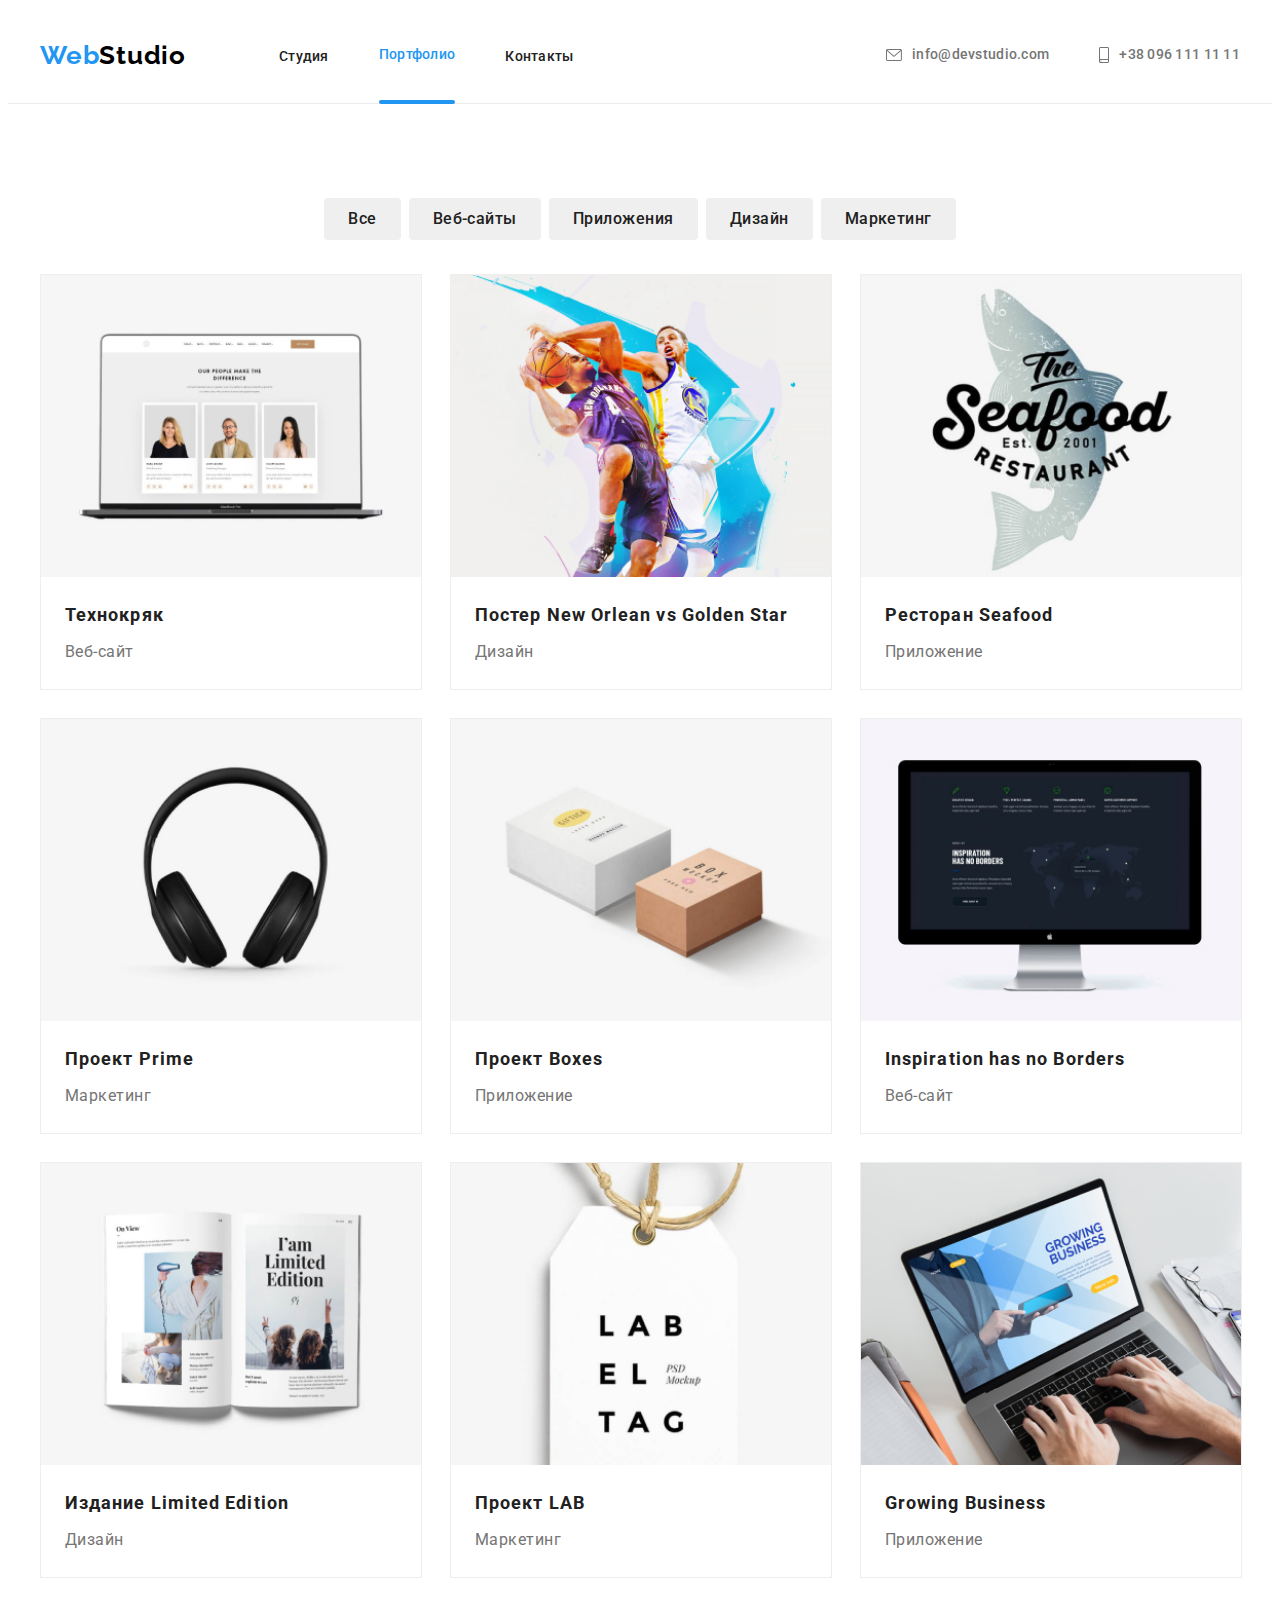
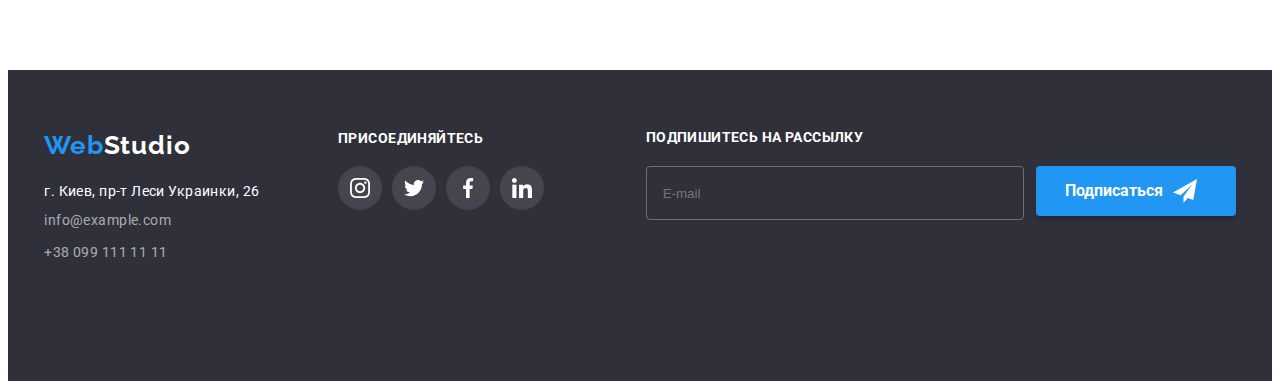
==== commit 13ad2f56: "Updated" ====
--- a/portfolio.html
+++ b/portfolio.html
@@ -18,13 +18,13 @@
 </head>
 
 <body>
-  <!-- <header class="header">
+  <header class="header">
     <div class="container">
       <nav class="nav">
         <a href="" class="link"><span class="logo-web">Web</span><span class="logo-studio">Studio</span></a>
         <ul class="menu list">
           <li class="menu__item">
-            <a href="./index.html" class="menu__link__studia__black link">Студия</a>
+            <a href="./index.html" class="menu__link__portfolio__black link">Студия</a>
           </li>
           <li class="menu__item">
             <a href="" class="menu__link__portfolio__blue menu__link__border link">Портфолио</a>
@@ -37,21 +37,76 @@
 
       <ul class="connect list">
         <li class="connect__margin__right">
-          <a class="connect__mail link" href="mailto:info@devstudio.com"><svg
-              class="connect__mail__icon" width="16" height="12">
+          <a class="connect__mail link" href="mailto:info@devstudio.com"><svg class="connect__mail__icon" width="16"
+              height="12">
               <use href="./img/icons.svg#icon-envelope"></use>
             </svg>info@devstudio.com</a>
         </li>
 
         <li>
-          <a class="connect__tel link" href="tel:+380961111111"><svg
-              class="connect__tel__icon" width="10" height="16">
+          <a class="connect__tel link" href="tel:+380961111111"><svg class="connect__tel__icon" width="10" height="16">
               <use href="./img/icons.svg#icon-smartphone"></use>
             </svg>+38 096 111 11 11</a>
         </li>
       </ul>
+      <button type="button" class="menu-open-btn">
+        <svg class="open__menu" width="24" height="16">
+          <use href="./img/icons.svg#icon-menu_open24px"></use>
+        </svg>
+      </button>
+
+
+
+      <div class="mob__menu is-hidden">
+
+        <button type="button" class="menu-close-btn">
+          <svg class="close__menu" width="18.67" height="18.67">
+            <use href="./img/icons.svg#icon-close_menu24px"></use>
+          </svg>
+        </button>
+
+
+        <ul class="mob__menu__list list">
+          <li class="mob__menu__item">
+            <a href="" class="mob__menu__link__studio_black link">Студия</a>
+          </li>
+          <li class="mob__menu__item">
+            <a href="./portfolio.html" class="mob__menu__link__portfolio__blue link">Портфолио</a>
+          </li>
+          <li class="mob__menu__item">
+            <a href="#contacts" class="mob__menu__link__contact link">Контакты</a>
+          </li>
+        </ul>
+
+        <div>
+          <ul class="mob__connect list">
+            <li class="header-contacts__item">
+              <a class="mob__connect__mail link" href="mailto:info@devstudio.com">info@devstudio.com</a>
+            </li>
+            <li class="header-contacts__item">
+              <a class="mob__connect__tel link" href="tel:+380961111111">+38 096 111 11 11</a>
+            </li>
+          </ul>
+
+
+          <ul class="mob__socials list">
+            <li class="mob__socials__item">
+              <a href="" class="mob__socials__link link">Instagram</a>
+            </li>
+            <li class="mob__socials__item">
+              <a href="" class="mob__socials__link link">Twitter</a>
+            </li>
+            <li class="mob__socials__item">
+              <a href="" class="mob__socials__link link">Facebook</a>
+            </li>
+            <li class="mob__socials__item">
+              <a href="" class="mob__socials__link link">LinkedIn</a>
+            </li>
+          </ul>
+        </div>
+      </div>
     </div>
-  </header> -->
+  </header>
 
   <section class="project">
     <div class="container">
@@ -257,26 +312,29 @@
     </div>
   </section>
 
-  <!-- <footer class="footer">
+  <footer class="footer">
     <div class="container footer_flex">
-      <address class="address" id="contacts">
-        <a href="" class="logo-footer link">
-          <span class="logo-web"> Web<span class="logo-studio-white">Studio</span> </span>
-        </a>
-        <ul class="address-list list">
-          <li class="footer-contacts">
-            <a href="https://www.google.com/maps/place/%D0%B1%D1%83%D0%BB.+%D0%9B%D0%B5%D1%81%D0%B8+%D0%A3%D0%BA%D1%80%D0%B0%D0%B8%D0%BD%D0%BA%D0%B8,+26,+%D0%9A%D0%B8%D0%B5%D0%B2,+02000/@50.4265807,30.5383858,17z/data=!3m1!4b1!4m5!3m4!1s0x40d4cf0e033ecbe9:0x57a4dffefec77da0!8m2!3d50.4265807!4d30.5383858"
-              target="_blank" rel="noopener noreferrer nofollow" class="address-list-addres link">г. Киев, пр-т Леси
-              Украинки, 26</a>
-          </li>
-          <li class="footer-contacts">
-            <a href="mailto:info@example.com" class="address-list-mail link">info@example.com</a>
-          </li>
-          <li class="footer-contacts">
-            <a href="tel:+380991111111" class="address-list-tel link">+38 099 111 11 11</a>
-          </li>
-        </ul>
-      </address>
+      <div class="footer__contacts__div">
+        <address class="address" id="contacts">
+          <a href="" class="logo-footer link">
+            <span class="logo-web"> Web<span class="logo-studio-white">Studio</span> </span>
+          </a>
+          <ul class="address-list list">
+            <li class="footer-contacts">
+              <a href="https://www.google.com/maps/place/%D0%B1%D1%83%D0%BB.+%D0%9B%D0%B5%D1%81%D0%B8+%D0%A3%D0%BA%D1%80%D0%B0%D0%B8%D0%BD%D0%BA%D0%B8,+26,+%D0%9A%D0%B8%D0%B5%D0%B2,+02000/@50.4265807,30.5383858,17z/data=!3m1!4b1!4m5!3m4!1s0x40d4cf0e033ecbe9:0x57a4dffefec77da0!8m2!3d50.4265807!4d30.5383858"
+                target="_blank" rel="noopener noreferrer nofollow" class="address-list-addres link">г. Киев, пр-т Леси
+                Украинки, 26</a>
+            </li>
+            <li class="footer-contacts">
+              <a href="mailto:info@example.com" class="address-list-mail link">info@example.com</a>
+            </li>
+            <li class="footer-contacts">
+              <a href="tel:+380991111111" class="address-list-tel link">+38 099 111 11 11</a>
+            </li>
+          </ul>
+        </address>
+      </div>
+
 
       <div class="join-footer-div">
         <h3 class="footer-join-h3">присоединяйтесь</h3>
@@ -326,7 +384,8 @@
         </form>
       </div>
     </div>
-  </footer> -->
+  </footer>
+  <script src="./js/menu.js"></script>
 </body>
 
 </html>--- a/css/main.min.css
+++ b/css/main.min.css
@@ -1 +1 @@
-p,h1,h2,h3,h4,h5,h6{margin:0}ul{margin:0;padding-left:0}.link{text-decoration:none}.visually-hidden{position:absolute;white-space:nowrap;width:1px;height:1px;overflow:hidden;border:0;padding:0;clip:rect(0 0 0 0);clip-path:inset(50%);margin:-1px}.container{width:100%;padding-left:15px;padding-right:15px;margin:0 auto}@media screen and (min-width: 480px){.container{max-width:480px}}@media screen and (min-width: 768px){.container{max-width:768px}}@media screen and (min-width: 1200px){.container{max-width:1200px}}.list{list-style:none}.logo-studio,.logo-web{text-decoration:none}img{display:block;max-width:100%;width:100%;height:auto}body{font-family:"Roboto",sans-serif}.address{font-style:normal}:root{--header-color: #ffffff;--close-btn-color: #2196F3;--effective-solutions-color: #2f303a}.connect{margin-left:auto;transition:color 250ms cubic-bezier(0.4, 0, 0.2, 1)}.header{padding-top:32px;padding-bottom:32px;border-bottom:1px solid #ececec;background-color:var(--header-color)}.nav{display:flex;align-items:center}.header .container{display:flex}.menu{display:flex}.connect{display:flex;align-items:center}.connect :hover{color:#2196f3}.connect :focus{color:#2196f3}.connect__margin__right{margin-right:50px}.menu__item{margin-right:50px;transition:color 250ms cubic-bezier(0.4, 0, 0.2, 1)}.menu__item:last-child{margin-right:0px}.logo-studio{font-family:"Raleway";font-style:normal;font-weight:700;font-size:26px;line-height:1.19;letter-spacing:.03em;color:#000}.logo-studio-white{font-family:"Raleway";font-style:normal;font-weight:700;font-size:26px;line-height:1.19;letter-spacing:.03em;color:#fff}.logo-web{font-family:"Raleway";font-style:normal;font-weight:700;font-size:26px;line-height:1.19;letter-spacing:.03em;color:#2196f3}.menu{margin-left:93px}.menu :focus{color:#2196f3}.menu :hover{color:#2196f3}.menu__link__portfolio__black{font-weight:500;font-size:14px;line-height:1.14;letter-spacing:.02em;color:#212121;transition:color 250ms cubic-bezier(0.4, 0, 0.2, 1)}.menu__link__portfolio__blue{font-weight:500;font-size:14px;line-height:1.14;letter-spacing:.02em;color:#2196f3;transition:color 250ms cubic-bezier(0.4, 0, 0.2, 1)}.menu__link__studia__black{font-weight:500;font-size:14px;line-height:1.14;letter-spacing:.02em;color:#212121}.menu__link__studia__blue{font-weight:500;font-size:14px;line-height:1.14;letter-spacing:.02em;color:#2196f3}.menu__link__border::after{content:"";display:block;background-color:#2196f3;border-radius:2px;height:4px;position:relative;bottom:-37px}.menu__link__contact{font-weight:500;font-size:14px;line-height:1.14;letter-spacing:.02em;color:#212121;transition:color 250ms cubic-bezier(0.4, 0, 0.2, 1)}.connect__mail,.connect__tel{font-family:"Roboto";font-style:normal;font-weight:500;font-size:14px;line-height:1.14;letter-spacing:.02em;color:#757575;display:flex;justify-items:center;transition:color 250ms cubic-bezier(0.4, 0, 0.2, 1)}.connect__mail__icon,.connect__tel__icon{fill:currentColor;display:flex;justify-content:center;width:auto;height:auto;margin-right:10px}.service__order{background-color:var(--effective-solutions-color);text-align:center}@media screen and (min-width: 480px){.service__order{padding-top:118px;padding-bottom:118px}}@media screen and (max-width: 480px){.service__order{padding-top:118px;padding-bottom:118px}}@media screen and (min-width: 768px){.service__order{padding-top:118px;padding-bottom:118px}}@media screen and (min-width: 1200px){.service__order{padding-top:200px;padding-bottom:200px}}@media screen and (min-width: 480px){.service__order{background-image:linear-gradient(rgba(47, 48, 58, 0.4), rgba(47, 48, 58, 0.4)),url(../img/zadniyfon_hero.jpg);background-repeat:no-repeat;background-position:center;background-size:cover;max-width:480px;margin:auto}}@media screen and (max-width: 480px){.service__order{background-image:linear-gradient(rgba(47, 48, 58, 0.4), rgba(47, 48, 58, 0.4)),url(../img/zadniyfon_hero.jpg);background-repeat:no-repeat;background-position:center;background-size:cover;max-width:480px;margin:auto}}@media screen and (min-width: 768px){.service__order{background-image:linear-gradient(rgba(47, 48, 58, 0.4), rgba(47, 48, 58, 0.4)),url(../img/zadniyfon_hero.jpg);background-repeat:no-repeat;background-position:center;background-size:cover;max-width:768px}}@media screen and (min-width: 1200px){.service__order{background-image:linear-gradient(rgba(47, 48, 58, 0.4), rgba(47, 48, 58, 0.4)),url(../img/zadniyfon_hero.jpg);background-repeat:no-repeat;background-position:center;background-size:cover;max-width:1600px;height:600px;margin-left:auto;margin-right:auto}}.service__order__tex{font-weight:900;font-size:44px;line-height:1.36;text-align:center;letter-spacing:.06em;text-transform:uppercase;color:#fff;margin:0 auto 30px}@media screen and (min-width: 480px){.service__order__tex{font-size:26px;line-height:1.62;max-width:480px}}@media screen and (max-width: 480px){.service__order__tex{font-size:26px;line-height:1.62;max-width:480px}}@media screen and (min-width: 768px){.service__order__tex{font-size:26px;line-height:1.62;max-width:768px}}.service__order__button{border:rgba(0,0,0,0);font-family:"Roboto";font-style:normal;font-weight:700;font-size:16px;line-height:1.87;align-items:center;text-align:center;letter-spacing:.06em;color:#fff;background:#2196f3;box-shadow:0px 4px 4px rgba(0,0,0,.15);border-radius:4px;cursor:pointer;padding-top:10px;padding-bottom:10px;padding-left:32px;padding-right:32px}.methods{color:var(--header-color)}@media screen and (min-width: 480px){.methods{padding-top:60px;padding-bottom:60px}}@media screen and (max-width: 480px){.methods{padding-top:60px;padding-bottom:60px}}@media screen and (min-width: 768px){.methods{padding-top:60px;padding-bottom:60px}}@media screen and (min-width: 1200px){.methods{padding-top:95px;padding-bottom:95px}}.methods__list{display:flex;flex-wrap:wrap;gap:30px}.metods__div{height:120px;display:flex;align-items:center;justify-content:center;background-color:#f5f4fa;border-radius:4px;margin-bottom:30px}@media screen and (min-width: 480px){.metods__div{margin-right:0px;width:100%;justify-content:center;align-items:center}}@media screen and (min-width: 768px){.metods__div{margin-right:0px;justify-content:center;align-items:center}}.metods__icon{justify-content:center;background-position:center;align-items:center}@media screen and (min-width: 768px){.methods__items{width:calc((100% - 30px)/2)}}@media screen and (min-width: 1200px){.methods__items{width:calc((100% - 90px)/4)}}.methods__title{font-weight:700;font-size:14px;line-height:1.14;letter-spacing:.03em;text-transform:uppercase;color:#212121;margin-bottom:10px}@media screen and (min-width: 480px){.methods__title{display:flex;align-items:center;justify-content:left}}@media screen and (max-width: 480px){.methods__title{display:flex;align-items:center;justify-content:center}}.methods__text{font-weight:400;font-size:14px;line-height:1.71;letter-spacing:.03em;color:#757575;display:block}.what-are-we-doing{color:var(--header-color);padding-bottom:94px}@media screen and (max-width: 1199px){.what-are-we-doing{display:none}}.what-are-we-doing-h2{font-weight:700;font-size:36px;line-height:1.17;text-align:center;letter-spacing:.03em;color:#212121;margin-bottom:50px}.what-are-we-doing-list{display:flex;position:relative}.texonbottom{font-family:"Roboto";font-style:normal;font-weight:700;font-size:14px;line-height:1.14;text-align:center;letter-spacing:.03em;text-transform:uppercase;color:#fff}.texontop-div{position:absolute;display:flex;align-items:center;justify-content:center;width:370px;height:70px;background:rgba(47,48,58,.8);bottom:0}.what-are-we-doing-items{margin-right:30px}.what-are-we-doing-items:last-child{margin-right:0px}.our-team{background:#f5f4fa}@media screen and (min-width: 480px){.our-team{padding-top:60px;padding-bottom:60px}}@media screen and (max-width: 480px){.our-team{padding-top:60px;padding-bottom:60px}}@media screen and (min-width: 768px){.our-team{padding-top:60px;padding-bottom:60px}}@media screen and (min-width: 1200px){.our-team{padding-top:94px;padding-bottom:94px}}.our-team-h3{font-weight:700;line-height:1.17;text-align:center;letter-spacing:.03em;color:#212121;margin-bottom:50px}@media screen and (max-width: 480px){.our-team-h3{font-size:28px}}@media screen and (min-width: 480px){.our-team-h3{font-size:28px}}@media screen and (min-width: 768px){.our-team-h3{font-size:28px}}@media screen and (min-width: 1200px){.our-team-h3{font-size:36px}}.our-team-list{display:flex;flex-wrap:wrap;gap:30px}.our-team-items{background:#fff;box-shadow:0px 1px 3px rgba(0,0,0,.12),0px 1px 1px rgba(0,0,0,.14),0px 2px 1px rgba(0,0,0,.2);border-radius:0px 0px 4px 4px}@media screen and (min-width: 768px){.our-team-items{width:calc((100% - 30px)/2)}}@media screen and (min-width: 1200px){.our-team-items{width:calc((100% - 90px)/4)}}.our-team-name{font-weight:500;font-size:16px;line-height:1.19;text-align:center;letter-spacing:.03em;color:#212121;padding-top:30px;margin-bottom:10px}.our-team-job-title{font-weight:400;font-size:16px;line-height:1.19;text-align:center;letter-spacing:.03em;color:#757575;padding-bottom:30px}.our-team-soc-link{display:flex;justify-content:center}@media screen and (min-width: 480px){.our-team-soc-link{padding-bottom:24px}}@media screen and (max-width: 480px){.our-team-soc-link{padding-bottom:24px}}@media screen and (min-width: 768px){.our-team-soc-link{padding-bottom:24px}}@media screen and (min-width: 1200px){.our-team-soc-link{padding-bottom:30px}}.our-team-soc-link:first-child{margin-left:0px}.our-team-soc-item{width:44px;height:44px;margin-left:10px}.our-team-soc-item:first-child{margin-left:0px}.our-team-link{display:flex;align-items:center;justify-content:center;width:100%;height:100%;border-radius:50%;color:#afb1b8;transition:background-color 250ms cubic-bezier(0.4, 0, 0.2, 1),color 250ms cubic-bezier(0.4, 0, 0.2, 1)}.our-team-link:hover,.our-team-link:focus{background:#2196f3;color:#fff}.our-team-soc-icon{fill:currentColor}.regular-customers{color:var(--header-color)}@media screen and (min-width: 480px){.regular-customers{padding-top:60px;padding-bottom:60px}}@media screen and (max-width: 480px){.regular-customers{padding-top:60px;padding-bottom:60px}}@media screen and (min-width: 768px){.regular-customers{padding-top:60px;padding-bottom:60px}}@media screen and (min-width: 1200px){.regular-customers{padding-top:94px;padding-bottom:94px}}.regular-customers-ul{display:flex;align-items:center;justify-content:center;gap:30px;flex-wrap:wrap;transition:color 250ms cubic-bezier(0.4, 0, 0.2, 1),border 250ms cubic-bezier(0.4, 0, 0.2, 1)}.regular-customers-h3{font-family:"Roboto";font-style:normal;font-weight:700;font-size:36px;line-height:1.17;text-align:center;letter-spacing:.03em;color:#212121;margin-bottom:50px}@media screen and (min-width: 480px){.regular-customers-h3{font-size:28px;line-height:1,17;margin-bottom:30px}}@media screen and (max-width: 480px){.regular-customers-h3{font-size:28px;line-height:1,17;margin-bottom:30px}}.regular-customers-icon{fill:currentColor}.regular-customers-link{color:#afb1b8;width:210px;height:92px;border:1px solid #afb1b8;display:flex;align-items:center;justify-content:center;border-radius:4px;transition:color 250ms cubic-bezier(0.4, 0, 0.2, 1),border 250ms cubic-bezier(0.4, 0, 0.2, 1)}.regular-customers-link:hover,.regular-customers-link:focus{color:#2196f3;border-color:#2196f3}@media screen and (min-width: 768px){.regular-customers-link{width:226px;height:92px}}@media screen and (min-width: 1200px){.regular-customers-link{width:170px;height:92px}}.footer-contacts{margin-bottom:9px}.footer-contacts :hover{color:#2196f3;cursor:pointer}.footer-contacts :focus{color:#2196f3;cursor:pointer}.footer-contacts:last-child{margin-bottom:0px}.footer{background-color:#2f303a;padding:60px 0}.address-list{transition:color 250ms cubic-bezier(0.4, 0, 0.2, 1)}.address-list-addres{font-family:"Roboto";font-style:normal;font-weight:400;font-size:14px;line-height:1.71px;letter-spacing:.03em;color:#fff;transition:color 250ms cubic-bezier(0.4, 0, 0.2, 1)}.address-list-mail{font-family:"Roboto";font-style:normal;font-weight:400;font-size:14px;line-height:1.71;letter-spacing:.03em;color:rgba(255,255,255,.6);transition:color 250ms cubic-bezier(0.4, 0, 0.2, 1)}.address-list-tel{font-family:"Roboto";font-style:normal;font-weight:400;font-size:14px;line-height:1.71px;letter-spacing:.03em;color:rgba(255,255,255,.6);transition:color 250ms cubic-bezier(0.4, 0, 0.2, 1)}.logo-footer{display:block;margin-bottom:20px}.footer-join-h3{font-family:"Roboto";font-style:normal;font-weight:700;font-size:14px;line-height:16px;letter-spacing:.03em;text-transform:uppercase;color:#fff;margin-bottom:20px}.join-footer-div{margin-left:70px}.footer-our-team-soc-link{display:flex;margin-right:auto;justify-content:center;transition:background-color 250ms cubic-bezier(0.4, 0, 0.2, 1)}.footer_flex{display:flex;align-items:center}.footer-our-team-soc-item{width:44px;height:44px;margin-left:10px}.footer-our-team-soc-item:first-child{margin-left:0px}.footer-our-team-link{display:flex;align-items:center;justify-content:center;width:100%;height:100%;border-radius:50%;background:rgba(255,255,255,.1);color:#fff;transition:background-color 250ms cubic-bezier(0.4, 0, 0.2, 1)}.footer-our-team-link:hover,.footer-our-team-link:focus{background:#2196f3}.footer-our-team-soc-icon{fill:currentColor}.subscribe-footer-div{margin-left:93px}.subscribe-footer-h3{font-weight:700;font-size:14px;line-height:1.14;letter-spacing:.03em;text-transform:uppercase;color:#fff;margin-bottom:10px}.footer-input{display:flex;align-items:center;justify-content:center}.subscribe-input{width:358px;height:50px;border-radius:4px;border:1px solid rgba(255,255,255,.3);background-color:rgba(0,0,0,0);padding-left:16px;color:#fff}.subscribe-icon{fill:#fff;margin-left:10px}.subscribe-btn{width:200px;height:50px;border-radius:4px;margin-left:12px;background:#2196f3;box-shadow:0px 4px 4px rgba(0,0,0,.15);border-radius:4px;color:#fff;font-family:"Roboto";font-style:normal;font-weight:700;font-size:16px;line-height:30px;display:flex;align-items:center;padding-left:29px;padding-right:0;border:rgba(0,0,0,0);cursor:pointer}.modal{padding:40px}.modal-field{margin-bottom:10px}.modal-field:nth-last-child(-2n+3){margin-bottom:20px}.modal-field:nth-last-child(-2n+2){margin-bottom:0px}.modal-label{font-family:"Roboto";font-style:normal;font-weight:400;font-size:12px;line-height:1.17;letter-spacing:.01em;color:#757575;display:block;margin-bottom:4px}.modal-p{font-family:"Roboto";font-style:normal;font-weight:700;font-size:20px;line-height:1.15;text-align:center;letter-spacing:.03em;color:#212121;margin-bottom:12px}.modal-text-area{width:100%;height:120px;display:block;border:1px solid rgba(34,34,34,.2);border-radius:4px;resize:none;padding:10px;font-weight:400;font-size:12px;line-height:1.17;letter-spacing:.01em;color:rgba(117,117,117,.5);transition:border 250ms cubic-bezier(0.4, 0, 0.2, 1)}.modal-text-area:hover,.modal-text-area:focus{border-radius:4px;outline:rgba(0,0,0,0);border:1px solid #2196f3}.check-text{display:flex;align-items:center;justify-content:center;position:relative;font-size:14px;line-height:1.71;letter-spacing:.03em;color:#757575}.check-text span{width:16px;height:15px;border:1px solid rgba(34,34,34,.2);margin-right:5px;display:flex;align-items:center;justify-content:center;border-radius:4px;border:solid}.check-icon{fill:rgba(0,0,0,0)}.input-check:checked+.check-text span{background-color:#2196f3;border:none;transition:background-color 250ms cubic-bezier(0.4, 0, 0.2, 1)}.input-check:checked+.check-text .check-icon{fill:#fff}.input-wrap{position:relative}.input-icon{position:absolute;left:10px;top:50%;transform:translateY(-50%);transition:fill 250ms cubic-bezier(0.4, 0, 0.2, 1)}.modal-input{width:100%;height:40px;background-color:rgba(0,0,0,0);border:1px solid rgba(34,34,34,.2);border-radius:4px;resize:none;padding-left:30px;transition:border 250ms cubic-bezier(0.4, 0, 0.2, 1)}.modal-input:focus{border:1px solid #2196f3;border-radius:4px;cursor:pointer;outline:rgba(0,0,0,0)}.modal-input:hover{border:1px solid #2196f3;border-radius:4px;cursor:pointer;outline:rgba(0,0,0,0)}.modal-input:hover+.input-icon,.modal-input:focus+.input-icon{fill:#2196f3}.dogovor{font-weight:400;font-size:14px;line-height:1.71;letter-spacing:.03em;text-decoration-line:underline;color:#2196f3}.modal-btn{width:200px;height:50px;font-weight:700;font-size:16px;line-height:1.88;letter-spacing:.06em;background:#2196f3;border-radius:4px;border:rgba(0,0,0,0);color:#fff;cursor:pointer;transition:box-shadow 250ms cubic-bezier(0.4, 0, 0.2, 1);display:flex;align-items:center;justify-content:center;margin-top:30px;margin-left:auto;margin-right:auto}.modal-btn:hover,.modal-btn:focus{box-shadow:0px 4px 4px rgba(0,0,0,.15)}.backdrop{position:fixed;top:0;left:0;width:100%;height:100%;background:rgba(0,0,0,.2);transition:opacity 250ms linear,visibility 250ms linear}.backdrop.is-hidden .modal{transform:translate(-50%, -50%) scale(0) rotate(-360deg)}.modal{position:absolute;top:50%;left:50%;transform:translate(-50%, -50%) scale(1) rotate(0);width:530px;min-height:580px;background:#fff;box-shadow:0px 1px 3px rgba(0,0,0,.12),0px 1px 1px rgba(0,0,0,.14),0px 2px 1px rgba(0,0,0,.2);border-radius:4px;transition:transform 250ms linear}.modal-close-btn{position:absolute;right:8px;top:8px;width:30px;height:30px;background:#fff;border:1px solid rgba(0,0,0,.1);border-radius:50%;cursor:pointer;display:flex;align-items:center;justify-content:center}.closebtn{transition:fill 250ms cubic-bezier(0.4, 0, 0.2, 1)}.closebtn:focus,.closebtn:hover{fill:#2196f3}.is-hidden{opacity:0;visibility:hidden;pointer-events:none}.no-scroll{overflow:hidden}@media screen and (min-width: 480px){.project{padding-top:60px;padding-bottom:60px}}@media screen and (max-width: 480px){.project{padding-top:60px;padding-bottom:60px}}@media screen and (min-width: 768px){.project{padding-top:60px;padding-bottom:60px}}@media screen and (min-width: 1200px){.project{padding-top:94px;padding-bottom:94px}}.filter-buttons-li :hover{background-color:#2196f3;color:#fff;cursor:pointer;box-shadow:0px 3px 1px rgba(0,0,0,.1),0px 1px 2px rgba(0,0,0,.08),0px 2px 2px rgba(0,0,0,.12);border-radius:4px}.filter-buttons-li :focus{background-color:#2196f3;color:#fff;cursor:pointer;box-shadow:0px 3px 1px rgba(0,0,0,.1),0px 1px 2px rgba(0,0,0,.08),0px 2px 2px rgba(0,0,0,.12);border-radius:4px}.filter-buttons-ul{display:flex;align-items:center;flex-wrap:wrap;margin-bottom:50px;transition:background-color 250ms cubic-bezier(0.4, 0, 0.2, 1),color 250ms cubic-bezier(0.4, 0, 0.2, 1),box-shadow 250ms cubic-bezier(0.4, 0, 0.2, 1)}@media screen and (min-width: 480px){.filter-buttons-ul{gap:15px 8px;margin-bottom:40px;justify-content:left}}@media screen and (max-width: 480px){.filter-buttons-ul{gap:15px 8px;margin-bottom:40px;justify-content:left}}@media screen and (min-width: 768px){.filter-buttons-ul{gap:15px 8px;margin-bottom:30px;justify-content:center}}@media screen and (min-width: 1200px){.filter-buttons-ul{gap:15px 8px;margin-bottom:34px;justify-content:center}}.filter-buttons{font-family:"Roboto";font-style:normal;font-weight:500;font-size:16px;line-height:1.63;text-align:center;letter-spacing:.03em;color:#212121;padding-left:22px;padding-right:22px;padding-top:6px;padding-bottom:6px;border-color:rgba(0,0,0,0);border-radius:4px;transition:background-color 250ms cubic-bezier(0.4, 0, 0.2, 1),color 250ms cubic-bezier(0.4, 0, 0.2, 1),box-shadow 250ms cubic-bezier(0.4, 0, 0.2, 1)}.project-list{display:flex;flex-wrap:wrap;gap:30px}.project-items{color:var(--header-color);background:#fff;display:block;outline:1px solid red}@media screen and (min-width: 480px){.project-items{width:100%}}@media screen and (max-width: 480px){.project-items{width:100%}}@media screen and (min-width: 768px){.project-items{width:calc((100% - 30px)/2)}}@media screen and (min-width: 1200px){.project-items{width:calc((100% - 60px)/3)}}.project-list-a{display:block;transition:box-shadow 250ms cubic-bezier(0.4, 0, 0.2, 1)}.project-list-a:hover,.project-list-a:focus{box-shadow:0px 1px 1px rgba(0,0,0,.12),0px 4px 4px rgba(0,0,0,.06),1px 4px 6px rgba(0,0,0,.16);cursor:pointer}.text-under-img{font-family:"Roboto";font-style:normal;font-weight:400;font-size:18px;line-height:1.56;letter-spacing:.03em;color:#fff}.text-under-img-div{position:absolute;top:0;left:0;width:100%;height:100%;padding:63px 24px;background-color:rgba(33,150,243,.9);transition:transform 250ms cubic-bezier(0.4, 0, 0.2, 1);transform:translateY(101%)}.project-list .project-list-a:hover .text-under-img-div,.project-list .project-list-a:focus .text-under-img-div{transform:translateY(0)}.card-thumb{position:relative;overflow:hidden}.project-name{font-family:"Roboto";font-style:normal;font-weight:700;font-size:18px;line-height:2;letter-spacing:.06em;color:#212121;margin-bottom:4px}.project-title{font-family:"Roboto";font-style:normal;font-weight:400;font-size:16px;line-height:1.89;letter-spacing:.03em;color:#757575}.text-under-photo-in-portfolio{padding:20px 24px;border-left:1px solid #eee;border-right:1px solid #eee;border-bottom:1px solid #eee}/*# sourceMappingURL=main.min.css.map */+p,h1,h2,h3,h4,h5,h6{margin:0}ul{margin:0;padding-left:0}.link{text-decoration:none}.visually-hidden{position:absolute;white-space:nowrap;width:1px;height:1px;overflow:hidden;border:0;padding:0;clip:rect(0 0 0 0);clip-path:inset(50%);margin:-1px}.container{width:100%;padding-left:15px;padding-right:15px;margin:0 auto}@media screen and (min-width: 480px){.container{max-width:480px}}@media screen and (min-width: 768px){.container{max-width:768px}}@media screen and (min-width: 1200px){.container{max-width:1200px}}.list{list-style:none}.logo-studio,.logo-web{text-decoration:none}img{display:block;max-width:100%;width:100%;height:auto}body{font-family:"Roboto",sans-serif}.address{font-style:normal}:root{--header-color: #ffffff;--close-btn-color: #2196F3;--effective-solutions-color: #2f303a}.connect{margin-left:auto;transition:color 250ms cubic-bezier(0.4, 0, 0.2, 1)}.header{padding-top:32px;padding-bottom:32px;border-bottom:1px solid #ececec;background-color:var(--header-color)}.nav{display:flex;align-items:center}.header .container{display:flex}.menu{display:flex}.connect{display:flex;align-items:center}.connect :hover{color:#2196f3}.connect :focus{color:#2196f3}@media screen and (min-width: 480px){.connect{display:none}}@media screen and (max-width: 480px){.connect{display:none}}@media screen and (min-width: 768px){.connect{display:flex;align-items:center;flex-wrap:wrap;margin-left:60px}}@media screen and (min-width: 1200px){.connect{margin-left:auto}}.connect__margin__right{margin-right:50px}.menu__item{margin-right:50px;transition:color 250ms cubic-bezier(0.4, 0, 0.2, 1)}.logo-studio{font-family:"Raleway";font-style:normal;font-weight:700;font-size:26px;line-height:1.19;letter-spacing:.03em;color:#000}.logo-studio-white{font-family:"Raleway";font-style:normal;font-weight:700;font-size:26px;line-height:1.19;letter-spacing:.03em;color:#fff}.logo-web{font-family:"Raleway";font-style:normal;font-weight:700;font-size:26px;line-height:1.19;letter-spacing:.03em;color:#2196f3}.menu{margin-left:93px}.menu :focus{color:#2196f3}.menu :hover{color:#2196f3}@media screen and (min-width: 480px){.menu{display:none}}@media screen and (max-width: 480px){.menu{display:none}}@media screen and (min-width: 768px){.menu{display:flex;align-items:center}}.menu__link__portfolio__black{font-weight:500;font-size:14px;line-height:1.14;letter-spacing:.02em;color:#212121;transition:color 250ms cubic-bezier(0.4, 0, 0.2, 1)}.menu__link__portfolio__blue{font-weight:500;font-size:14px;line-height:1.14;letter-spacing:.02em;color:#2196f3;transition:color 250ms cubic-bezier(0.4, 0, 0.2, 1)}.menu__link__studia__black{font-weight:500;font-size:14px;line-height:1.14;letter-spacing:.02em;color:#212121}.menu__link__studia__blue{font-weight:500;font-size:14px;line-height:1.14;letter-spacing:.02em;color:#2196f3}.menu__link__border::after{content:"";display:block;background-color:#2196f3;border-radius:2px;height:4px;position:relative;bottom:-37px}.menu__link__contact{font-weight:500;font-size:14px;line-height:1.14;letter-spacing:.02em;color:#212121;transition:color 250ms cubic-bezier(0.4, 0, 0.2, 1)}.connect__mail,.connect__tel{font-family:"Roboto";font-style:normal;font-weight:500;font-size:14px;line-height:1.14;letter-spacing:.02em;color:#757575;display:flex;justify-items:center;transition:color 250ms cubic-bezier(0.4, 0, 0.2, 1)}.connect__mail__icon,.connect__tel__icon{fill:currentColor;display:flex;justify-content:center;width:auto;height:auto;margin-right:10px}@media screen and (min-width: 768px){.connect__mail{margin-bottom:10px}}@media screen and (min-width: 1200px){.connect__mail{margin-bottom:0px}}.menu-open-btn{display:block;margin-left:auto;background:rgba(0,0,0,0);border:none}@media screen and (min-width: 768px){.menu-open-btn{display:none}}.menu-close-btn{position:absolute;top:10px;right:15px;display:flex;justify-content:center;align-items:center;height:40px;width:40px;background:rgba(0,0,0,0);border:none}.mob__menu{background-color:#fff;display:flex;flex-direction:column;justify-content:space-between;position:fixed;top:0;left:0;z-index:2;width:100%;height:100%;padding:48px 25px;overflow-y:scroll;visibility:visible}.mob__menu__item:not(:last-child){margin-bottom:32px}.menu__item:last-child{margin-right:0px}.mob__menu__link__studio{font-weight:500;font-size:40px;letter-spacing:.02em;color:#2196f3}.mob__menu__link__studio{font-weight:500;font-size:40px;letter-spacing:.02em;color:#2196f3}.mob__menu__link__studio_black{font-weight:500;font-size:40px;letter-spacing:.02em;color:#212121}.mob__menu__link__portfolio__black{font-weight:500;font-size:40px;letter-spacing:.02em;color:#212121}.mob__menu__link__portfolio__blue{font-weight:500;font-size:40px;letter-spacing:.02em;color:#2196f3}.mob__menu__link__contact{font-weight:500;font-size:40px;letter-spacing:.02em;color:#212121}.mob__connect{display:flex;flex-direction:column-reverse;margin-bottom:65px}.mob__connect__tel{font-weight:500;font-size:34px;letter-spacing:.02em;color:#2196f3}.mob__connect__mail{font-weight:500;font-size:24px;line-height:1.17px;letter-spacing:.02em;color:#757575}.mob__socials{display:flex}.mob__socials__link{font-weight:500;font-size:18px;line-height:1.22px;letter-spacing:.02em;color:#2196f3}.header-contacts__item:last-child{margin-bottom:32px}.mob__socials__item:not(:first-child){margin-left:10px}.mob__socials__item:not(:last-child):after{content:"";border:1px solid rgba(33,33,33,.2);margin-left:10px}.service__order{background-color:var(--effective-solutions-color);text-align:center}@media screen and (min-width: 480px){.service__order{padding-top:118px;padding-bottom:118px}}@media screen and (max-width: 480px){.service__order{padding-top:118px;padding-bottom:118px}}@media screen and (min-width: 768px){.service__order{padding-top:118px;padding-bottom:118px}}@media screen and (min-width: 1200px){.service__order{padding-top:200px;padding-bottom:200px}}@media screen and (min-width: 480px){.service__order{background-image:linear-gradient(rgba(47, 48, 58, 0.4), rgba(47, 48, 58, 0.4)),url(../img/zadniyfon_hero.jpg);background-repeat:no-repeat;background-position:center;background-size:cover;max-width:480px;margin:auto}}@media screen and (max-width: 480px){.service__order{background-image:linear-gradient(rgba(47, 48, 58, 0.4), rgba(47, 48, 58, 0.4)),url(../img/zadniyfon_hero.jpg);background-repeat:no-repeat;background-position:center;background-size:cover;max-width:480px;margin:auto}}@media screen and (min-width: 768px){.service__order{background-image:linear-gradient(rgba(47, 48, 58, 0.4), rgba(47, 48, 58, 0.4)),url(../img/zadniyfon_hero.jpg);background-repeat:no-repeat;background-position:center;background-size:cover;max-width:768px}}@media screen and (min-width: 1200px){.service__order{background-image:linear-gradient(rgba(47, 48, 58, 0.4), rgba(47, 48, 58, 0.4)),url(../img/zadniyfon_hero.jpg);background-repeat:no-repeat;background-position:center;background-size:cover;max-width:1600px;height:600px;margin-left:auto;margin-right:auto}}.service__order__tex{font-weight:900;font-size:44px;line-height:1.36;text-align:center;letter-spacing:.06em;text-transform:uppercase;color:#fff;margin:0 auto 30px}@media screen and (min-width: 480px){.service__order__tex{font-size:26px;line-height:1.62;max-width:480px}}@media screen and (max-width: 480px){.service__order__tex{font-size:26px;line-height:1.62;max-width:480px}}@media screen and (min-width: 768px){.service__order__tex{font-size:26px;line-height:1.62;max-width:768px}}.service__order__button{border:rgba(0,0,0,0);font-family:"Roboto";font-style:normal;font-weight:700;font-size:16px;line-height:1.87;align-items:center;text-align:center;letter-spacing:.06em;color:#fff;background:#2196f3;box-shadow:0px 4px 4px rgba(0,0,0,.15);border-radius:4px;cursor:pointer;padding-top:10px;padding-bottom:10px;padding-left:32px;padding-right:32px}.methods{color:var(--header-color)}@media screen and (min-width: 480px){.methods{padding-top:60px;padding-bottom:60px}}@media screen and (max-width: 480px){.methods{padding-top:60px;padding-bottom:60px}}@media screen and (min-width: 768px){.methods{padding-top:60px;padding-bottom:60px}}@media screen and (min-width: 1200px){.methods{padding-top:95px;padding-bottom:95px}}.methods__list{display:flex;flex-wrap:wrap;gap:30px}.metods__div{height:120px;display:flex;align-items:center;justify-content:center;background-color:#f5f4fa;border-radius:4px;margin-bottom:30px}@media screen and (min-width: 480px){.metods__div{margin-right:0px;width:100%;justify-content:center;align-items:center}}@media screen and (min-width: 768px){.metods__div{margin-right:0px;justify-content:center;align-items:center}}.metods__icon{justify-content:center;background-position:center;align-items:center}@media screen and (min-width: 768px){.methods__items{width:calc((100% - 30px)/2)}}@media screen and (min-width: 1200px){.methods__items{width:calc((100% - 90px)/4)}}.methods__title{font-weight:700;font-size:14px;line-height:1.14;letter-spacing:.03em;text-transform:uppercase;color:#212121;margin-bottom:10px}@media screen and (min-width: 480px){.methods__title{display:flex;align-items:center;justify-content:left}}@media screen and (max-width: 480px){.methods__title{display:flex;align-items:center;justify-content:center}}.methods__text{font-weight:400;font-size:14px;line-height:1.71;letter-spacing:.03em;color:#757575;display:block}.what-are-we-doing{color:var(--header-color);padding-bottom:94px}@media screen and (max-width: 1199px){.what-are-we-doing{display:none}}.what-are-we-doing-h2{font-weight:700;font-size:36px;line-height:1.17;text-align:center;letter-spacing:.03em;color:#212121;margin-bottom:50px}.what-are-we-doing-list{display:flex;position:relative}.texonbottom{font-family:"Roboto";font-style:normal;font-weight:700;font-size:14px;line-height:1.14;text-align:center;letter-spacing:.03em;text-transform:uppercase;color:#fff}.texontop-div{position:absolute;display:flex;align-items:center;justify-content:center;width:370px;height:70px;background:rgba(47,48,58,.8);bottom:0}.what-are-we-doing-items{margin-right:30px}.what-are-we-doing-items:last-child{margin-right:0px}.our-team{background:#f5f4fa}@media screen and (min-width: 480px){.our-team{padding-top:60px;padding-bottom:60px}}@media screen and (max-width: 480px){.our-team{padding-top:60px;padding-bottom:60px}}@media screen and (min-width: 768px){.our-team{padding-top:60px;padding-bottom:60px}}@media screen and (min-width: 1200px){.our-team{padding-top:94px;padding-bottom:94px}}.our-team-h3{font-weight:700;line-height:1.17;text-align:center;letter-spacing:.03em;color:#212121;margin-bottom:50px}@media screen and (max-width: 480px){.our-team-h3{font-size:28px}}@media screen and (min-width: 480px){.our-team-h3{font-size:28px}}@media screen and (min-width: 768px){.our-team-h3{font-size:28px}}@media screen and (min-width: 1200px){.our-team-h3{font-size:36px}}.our-team-list{display:flex;flex-wrap:wrap;gap:30px}.our-team-items{background:#fff;box-shadow:0px 1px 3px rgba(0,0,0,.12),0px 1px 1px rgba(0,0,0,.14),0px 2px 1px rgba(0,0,0,.2);border-radius:0px 0px 4px 4px}@media screen and (min-width: 768px){.our-team-items{width:calc((100% - 30px)/2)}}@media screen and (min-width: 1200px){.our-team-items{width:calc((100% - 90px)/4)}}.our-team-name{font-weight:500;font-size:16px;line-height:1.19;text-align:center;letter-spacing:.03em;color:#212121;padding-top:30px;margin-bottom:10px}.our-team-job-title{font-weight:400;font-size:16px;line-height:1.19;text-align:center;letter-spacing:.03em;color:#757575;padding-bottom:30px}.our-team-soc-link{display:flex;justify-content:center}@media screen and (min-width: 480px){.our-team-soc-link{padding-bottom:24px}}@media screen and (max-width: 480px){.our-team-soc-link{padding-bottom:24px}}@media screen and (min-width: 768px){.our-team-soc-link{padding-bottom:24px}}@media screen and (min-width: 1200px){.our-team-soc-link{padding-bottom:30px}}.our-team-soc-link:first-child{margin-left:0px}.our-team-soc-item{width:44px;height:44px;margin-left:10px}.our-team-soc-item:first-child{margin-left:0px}.our-team-link{display:flex;align-items:center;justify-content:center;width:100%;height:100%;border-radius:50%;color:#afb1b8;transition:background-color 250ms cubic-bezier(0.4, 0, 0.2, 1),color 250ms cubic-bezier(0.4, 0, 0.2, 1)}.our-team-link:hover,.our-team-link:focus{background:#2196f3;color:#fff}.our-team-soc-icon{fill:currentColor}.regular-customers{color:var(--header-color)}@media screen and (min-width: 480px){.regular-customers{padding-top:60px;padding-bottom:60px}}@media screen and (max-width: 480px){.regular-customers{padding-top:60px;padding-bottom:60px}}@media screen and (min-width: 768px){.regular-customers{padding-top:60px;padding-bottom:60px}}@media screen and (min-width: 1200px){.regular-customers{padding-top:94px;padding-bottom:94px}}.regular-customers-ul{display:flex;align-items:center;justify-content:center;gap:30px;flex-wrap:wrap;transition:color 250ms cubic-bezier(0.4, 0, 0.2, 1),border 250ms cubic-bezier(0.4, 0, 0.2, 1)}.regular-customers-h3{font-family:"Roboto";font-style:normal;font-weight:700;font-size:36px;line-height:1.17;text-align:center;letter-spacing:.03em;color:#212121;margin-bottom:50px}@media screen and (min-width: 480px){.regular-customers-h3{font-size:28px;line-height:1,17;margin-bottom:30px}}@media screen and (max-width: 480px){.regular-customers-h3{font-size:28px;line-height:1,17;margin-bottom:30px}}.regular-customers-icon{fill:currentColor}.regular-customers-link{color:#afb1b8;width:210px;height:92px;border:1px solid #afb1b8;display:flex;align-items:center;justify-content:center;border-radius:4px;transition:color 250ms cubic-bezier(0.4, 0, 0.2, 1),border 250ms cubic-bezier(0.4, 0, 0.2, 1)}.regular-customers-link:hover,.regular-customers-link:focus{color:#2196f3;border-color:#2196f3}@media screen and (min-width: 768px){.regular-customers-link{width:226px;height:92px}}@media screen and (min-width: 1200px){.regular-customers-link{width:170px;height:92px}}.footer-contacts{margin-bottom:9px}.footer-contacts :hover{color:#2196f3;cursor:pointer}.footer-contacts :focus{color:#2196f3;cursor:pointer}.footer-contacts:last-child{margin-bottom:0px}.footer{background-color:#2f303a;padding:60px 0}.address-list{transition:color 250ms cubic-bezier(0.4, 0, 0.2, 1)}.address-list-addres{font-family:"Roboto";font-style:normal;font-weight:400;font-size:14px;line-height:1.71px;letter-spacing:.03em;color:#fff;transition:color 250ms cubic-bezier(0.4, 0, 0.2, 1)}.address-list-mail{font-family:"Roboto";font-style:normal;font-weight:400;font-size:14px;line-height:1.71;letter-spacing:.03em;color:rgba(255,255,255,.6);transition:color 250ms cubic-bezier(0.4, 0, 0.2, 1)}.address-list-tel{font-family:"Roboto";font-style:normal;font-weight:400;font-size:14px;line-height:1.71px;letter-spacing:.03em;color:rgba(255,255,255,.6);transition:color 250ms cubic-bezier(0.4, 0, 0.2, 1)}.logo-footer{display:block}@media screen and (min-width: 480px){.logo-footer{margin-bottom:20px}}@media screen and (max-width: 480px){.logo-footer{margin-bottom:20px}}@media screen and (min-width: 768px){.logo-footer{margin-bottom:20px}}@media screen and (min-width: 1200px){.logo-footer{margin-bottom:20px}}.footer-join-h3{font-family:"Roboto";font-style:normal;font-weight:700;font-size:14px;line-height:16px;letter-spacing:.03em;text-transform:uppercase;color:#fff}@media screen and (min-width: 480px){.footer-join-h3{margin-bottom:20px;text-align:center}}@media screen and (max-width: 480px){.footer-join-h3{margin-bottom:20px;text-align:center}}@media screen and (min-width: 768px){.footer-join-h3{margin-bottom:20px;text-align:center}}@media screen and (min-width: 1200px){.footer-join-h3{margin-bottom:20px;text-align:left}}@media screen and (min-width: 480px){.join-footer-div{margin-bottom:60px}}@media screen and (max-width: 480px){.join-footer-div{margin-bottom:60px}}@media screen and (min-width: 768px){.join-footer-div{margin-bottom:auto}}@media screen and (min-width: 1200px){.join-footer-div{margin-left:70px}}.footer-our-team-soc-link{display:flex;margin-right:auto;justify-content:center;transition:background-color 250ms cubic-bezier(0.4, 0, 0.2, 1)}.footer_flex{flex-wrap:wrap}@media screen and (max-width: 480px){.footer_flex{flex-wrap:wrap}}@media screen and (min-width: 768px){.footer_flex{display:flex;justify-content:space-around}}@media screen and (min-width: 1200px){.footer_flex{display:flex}}@media screen and (min-width: 480px){.footer__contacts__div{text-align:center;margin-bottom:60px}}@media screen and (max-width: 480px){.footer__contacts__div{text-align:center;margin-bottom:60px}}@media screen and (min-width: 768px){.footer__contacts__div{margin-bottom:60px}}@media screen and (min-width: 768px){.footer__contacts__div{text-align:left}}.footer-our-team-soc-item{width:44px;height:44px;margin-left:10px}.footer-our-team-soc-item:first-child{margin-left:0px}.footer-our-team-link{display:flex;align-items:center;justify-content:center;width:100%;height:100%;border-radius:50%;background:rgba(255,255,255,.1);color:#fff;transition:background-color 250ms cubic-bezier(0.4, 0, 0.2, 1)}.footer-our-team-link:hover,.footer-our-team-link:focus{background:#2196f3}.footer-our-team-soc-icon{fill:currentColor}@media screen and (min-width: 1200px){.subscribe-footer-div{margin-left:93px;margin-bottom:60px}}.subscribe-footer-h3{font-weight:700;font-size:14px;line-height:1.14;letter-spacing:.03em;text-transform:uppercase;color:#fff}@media screen and (min-width: 480px){.subscribe-footer-h3{margin-bottom:20px;text-align:center}}@media screen and (max-width: 480px){.subscribe-footer-h3{margin-bottom:20px;text-align:center}}@media screen and (min-width: 768px){.subscribe-footer-h3{margin-bottom:20px;text-align:center}}@media screen and (min-width: 1200px){.subscribe-footer-h3{margin-bottom:20px;text-align:left}}@media screen and (min-width: 1200px){.footer-input{display:flex;align-items:center;justify-content:center}}.subscribe-input{border-radius:4px;border:1px solid rgba(255,255,255,.3);background-color:rgba(0,0,0,0);padding-left:16px;color:#fff}@media screen and (min-width: 480px){.subscribe-input{width:100%;height:50px;margin-bottom:20px}}@media screen and (max-width: 480px){.subscribe-input{width:100%;height:50px;margin-bottom:20px}}@media screen and (min-width: 768px){.subscribe-input{width:450px;height:50px;margin-bottom:20px}}@media screen and (min-width: 1200px){.subscribe-input{width:358px;height:50px}}.subscribe-icon{fill:#fff;margin-left:10px}.subscribe-btn{width:200px;height:50px;border-radius:4px;margin-left:12px;background:#2196f3;box-shadow:0px 4px 4px rgba(0,0,0,.15);border-radius:4px;color:#fff;font-family:"Roboto";font-style:normal;font-weight:700;font-size:16px;line-height:30px;display:flex;align-items:center;padding-left:29px;padding-right:0;border:rgba(0,0,0,0);cursor:pointer}@media screen and (min-width: 480px){.subscribe-btn{margin:auto}}@media screen and (max-width: 480px){.subscribe-btn{margin:auto}}@media screen and (min-width: 768px){.subscribe-btn{margin:auto}}@media screen and (min-width: 1200px){.subscribe-btn{margin-top:0px;margin-left:12px}}.modal{padding:40px}.modal-field{margin-bottom:10px}.modal-field:nth-last-child(-2n+3){margin-bottom:20px}.modal-field:nth-last-child(-2n+2){margin-bottom:0px}.modal-label{font-family:"Roboto";font-style:normal;font-weight:400;font-size:12px;line-height:1.17;letter-spacing:.01em;color:#757575;display:block;margin-bottom:4px}.modal-p{font-family:"Roboto";font-style:normal;font-weight:700;font-size:20px;line-height:1.15;text-align:center;letter-spacing:.03em;color:#212121;margin-bottom:12px}.modal-text-area{width:100%;height:120px;display:block;border:1px solid rgba(34,34,34,.2);border-radius:4px;resize:none;padding:10px;font-weight:400;font-size:12px;line-height:1.17;letter-spacing:.01em;color:rgba(117,117,117,.5);transition:border 250ms cubic-bezier(0.4, 0, 0.2, 1)}.modal-text-area:hover,.modal-text-area:focus{border-radius:4px;outline:rgba(0,0,0,0);border:1px solid #2196f3}.check-text{display:flex;align-items:center;justify-content:center;position:relative;font-size:14px;line-height:1.71;letter-spacing:.03em;color:#757575}.check-text span{width:16px;height:15px;border:1px solid rgba(34,34,34,.2);margin-right:5px;display:flex;align-items:center;justify-content:center;border-radius:4px;border:solid}.check-icon{fill:rgba(0,0,0,0)}.input-check:checked+.check-text span{background-color:#2196f3;border:none;transition:background-color 250ms cubic-bezier(0.4, 0, 0.2, 1)}.input-check:checked+.check-text .check-icon{fill:#fff}.input-wrap{position:relative}.input-icon{position:absolute;left:10px;top:50%;transform:translateY(-50%);transition:fill 250ms cubic-bezier(0.4, 0, 0.2, 1)}.modal-input{width:100%;height:40px;background-color:rgba(0,0,0,0);border:1px solid rgba(34,34,34,.2);border-radius:4px;resize:none;padding-left:30px;transition:border 250ms cubic-bezier(0.4, 0, 0.2, 1)}.modal-input:focus{border:1px solid #2196f3;border-radius:4px;cursor:pointer;outline:rgba(0,0,0,0)}.modal-input:hover{border:1px solid #2196f3;border-radius:4px;cursor:pointer;outline:rgba(0,0,0,0)}.modal-input:hover+.input-icon,.modal-input:focus+.input-icon{fill:#2196f3}.dogovor{font-weight:400;font-size:14px;line-height:1.71;letter-spacing:.03em;text-decoration-line:underline;color:#2196f3}.modal-btn{width:200px;height:50px;font-weight:700;font-size:16px;line-height:1.88;letter-spacing:.06em;background:#2196f3;border-radius:4px;border:rgba(0,0,0,0);color:#fff;cursor:pointer;transition:box-shadow 250ms cubic-bezier(0.4, 0, 0.2, 1);display:flex;align-items:center;justify-content:center;margin-top:30px;margin-left:auto;margin-right:auto}.modal-btn:hover,.modal-btn:focus{box-shadow:0px 4px 4px rgba(0,0,0,.15)}.backdrop{position:fixed;top:0;left:0;width:100%;height:100%;background:rgba(0,0,0,.2);transition:opacity 250ms linear,visibility 250ms linear}.backdrop.is-hidden .modal{transform:translate(-50%, -50%) scale(0) rotate(-360deg)}.modal{position:absolute;top:50%;left:50%;transform:translate(-50%, -50%) scale(1) rotate(0);width:530px;min-height:580px;background:#fff;box-shadow:0px 1px 3px rgba(0,0,0,.12),0px 1px 1px rgba(0,0,0,.14),0px 2px 1px rgba(0,0,0,.2);border-radius:4px;transition:transform 250ms linear}.modal-close-btn{position:absolute;right:8px;top:8px;width:30px;height:30px;background:#fff;border:1px solid rgba(0,0,0,.1);border-radius:50%;cursor:pointer;display:flex;align-items:center;justify-content:center}.closebtn{transition:fill 250ms cubic-bezier(0.4, 0, 0.2, 1)}.closebtn:focus,.closebtn:hover{fill:#2196f3}.is-hidden{opacity:0;visibility:hidden;pointer-events:none}.no-scroll{overflow:hidden}@media screen and (min-width: 480px){.project{padding-top:60px;padding-bottom:60px}}@media screen and (max-width: 480px){.project{padding-top:60px;padding-bottom:60px}}@media screen and (min-width: 768px){.project{padding-top:60px;padding-bottom:60px}}@media screen and (min-width: 1200px){.project{padding-top:94px;padding-bottom:94px}}.filter-buttons-li :hover{background-color:#2196f3;color:#fff;cursor:pointer;box-shadow:0px 3px 1px rgba(0,0,0,.1),0px 1px 2px rgba(0,0,0,.08),0px 2px 2px rgba(0,0,0,.12);border-radius:4px}.filter-buttons-li :focus{background-color:#2196f3;color:#fff;cursor:pointer;box-shadow:0px 3px 1px rgba(0,0,0,.1),0px 1px 2px rgba(0,0,0,.08),0px 2px 2px rgba(0,0,0,.12);border-radius:4px}.filter-buttons-ul{display:flex;align-items:center;flex-wrap:wrap;margin-bottom:50px;transition:background-color 250ms cubic-bezier(0.4, 0, 0.2, 1),color 250ms cubic-bezier(0.4, 0, 0.2, 1),box-shadow 250ms cubic-bezier(0.4, 0, 0.2, 1)}@media screen and (min-width: 480px){.filter-buttons-ul{gap:15px 8px;margin-bottom:40px;justify-content:left}}@media screen and (max-width: 480px){.filter-buttons-ul{gap:15px 8px;margin-bottom:40px;justify-content:left}}@media screen and (min-width: 768px){.filter-buttons-ul{gap:15px 8px;margin-bottom:30px;justify-content:center}}@media screen and (min-width: 1200px){.filter-buttons-ul{gap:15px 8px;margin-bottom:34px;justify-content:center}}.filter-buttons{font-family:"Roboto";font-style:normal;font-weight:500;font-size:16px;line-height:1.63;text-align:center;letter-spacing:.03em;color:#212121;padding-left:22px;padding-right:22px;padding-top:6px;padding-bottom:6px;border-color:rgba(0,0,0,0);border-radius:4px;transition:background-color 250ms cubic-bezier(0.4, 0, 0.2, 1),color 250ms cubic-bezier(0.4, 0, 0.2, 1),box-shadow 250ms cubic-bezier(0.4, 0, 0.2, 1)}.project-list{display:flex;flex-wrap:wrap;gap:30px}.project-items{color:var(--header-color);background:#fff;display:block}@media screen and (min-width: 480px){.project-items{width:100%}}@media screen and (max-width: 480px){.project-items{width:100%}}@media screen and (min-width: 768px){.project-items{width:calc((100% - 30px)/2)}}@media screen and (min-width: 1200px){.project-items{width:calc((100% - 60px)/3)}}.project-list-a{width:100%;height:100%;display:block;transition:box-shadow 250ms cubic-bezier(0.4, 0, 0.2, 1);border:1px solid #eee}.project-list-a:hover,.project-list-a:focus{box-shadow:0px 1px 1px rgba(0,0,0,.12),0px 4px 4px rgba(0,0,0,.06),1px 4px 6px rgba(0,0,0,.16);cursor:pointer}.text-under-img{font-family:"Roboto";font-style:normal;font-weight:400;font-size:18px;line-height:1.56;letter-spacing:.03em;color:#fff}.text-under-img-div{position:absolute;top:0;left:0;width:100%;height:100%;padding:63px 24px;background-color:rgba(33,150,243,.9);transition:transform 250ms cubic-bezier(0.4, 0, 0.2, 1);transform:translateY(101%)}.project-list .project-list-a:hover .text-under-img-div,.project-list .project-list-a:focus .text-under-img-div{transform:translateY(0)}.card-thumb{position:relative;overflow:hidden}.project-name{font-family:"Roboto";font-style:normal;font-weight:700;font-size:18px;line-height:2;letter-spacing:.06em;color:#212121;margin-bottom:4px}.project-title{font-family:"Roboto";font-style:normal;font-weight:400;font-size:16px;line-height:1.89;letter-spacing:.03em;color:#757575}.text-under-photo-in-portfolio{padding:20px 24px}/*# sourceMappingURL=main.min.css.map */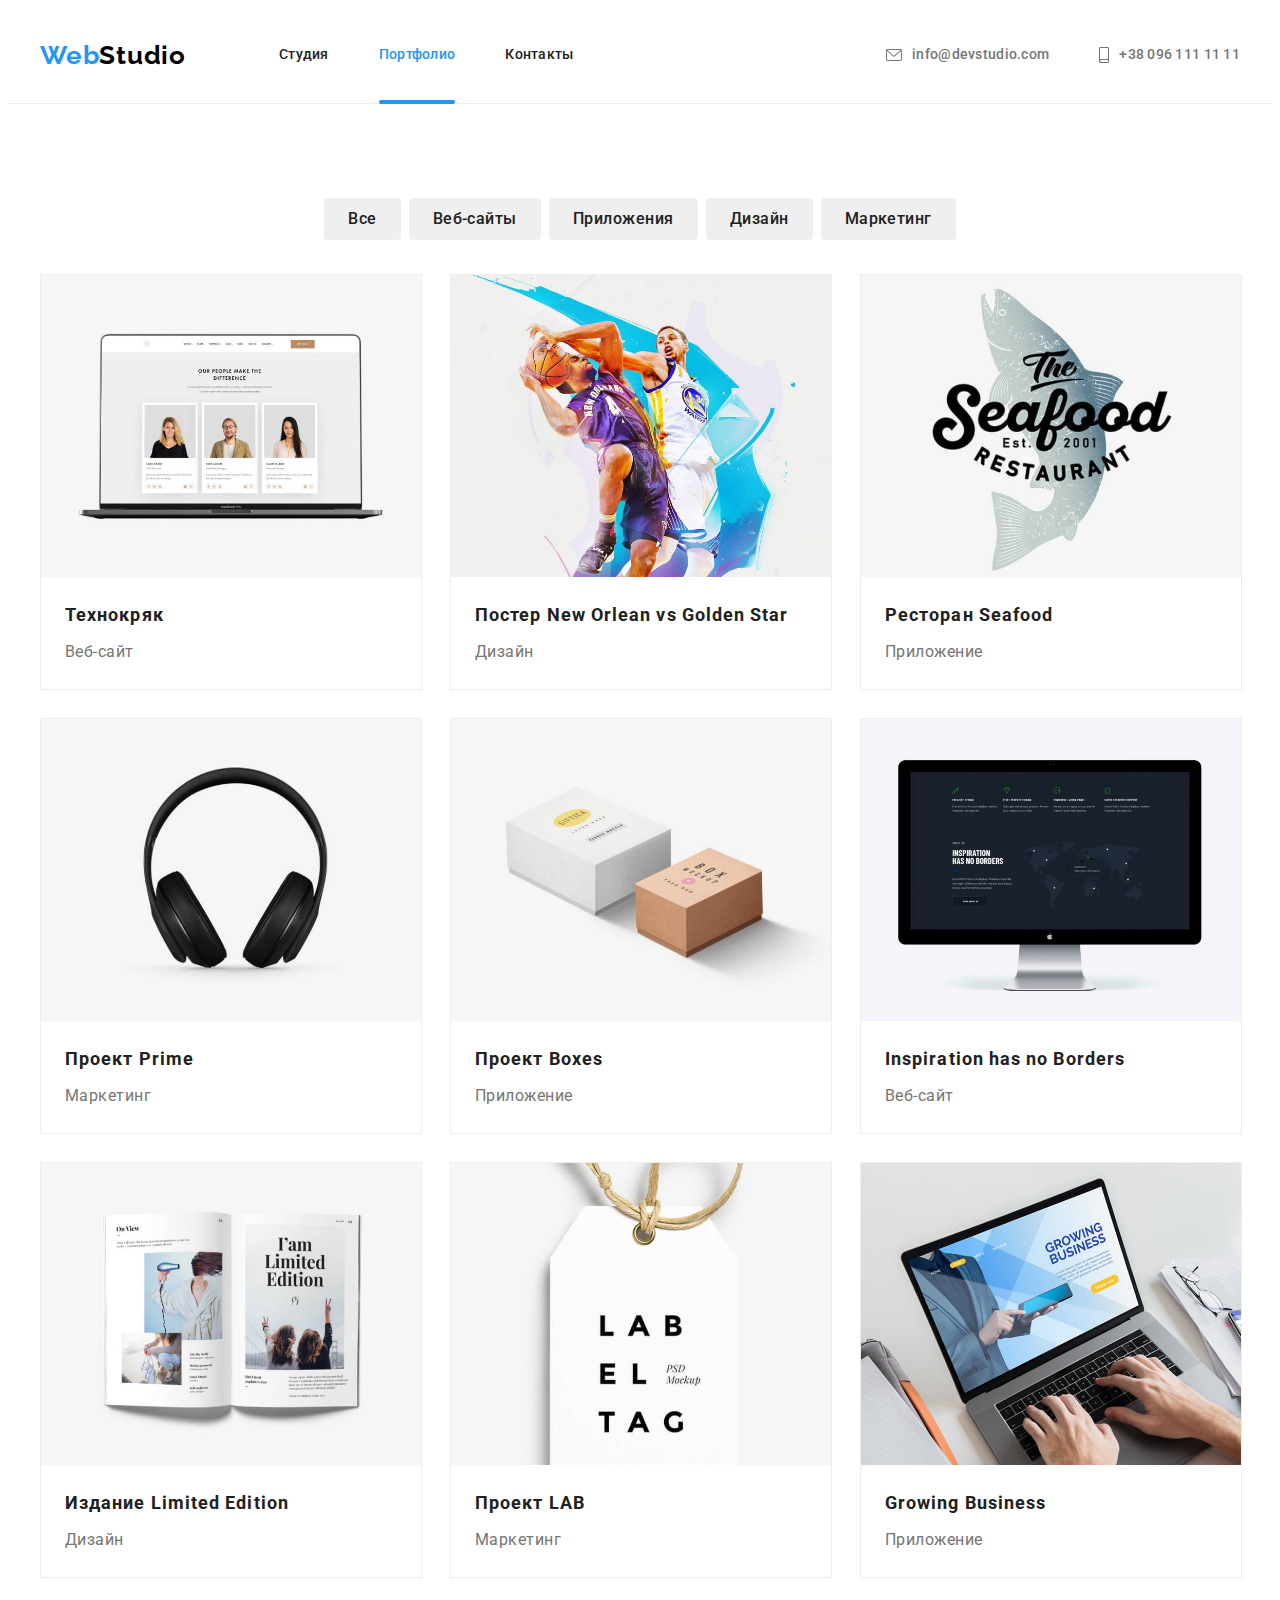
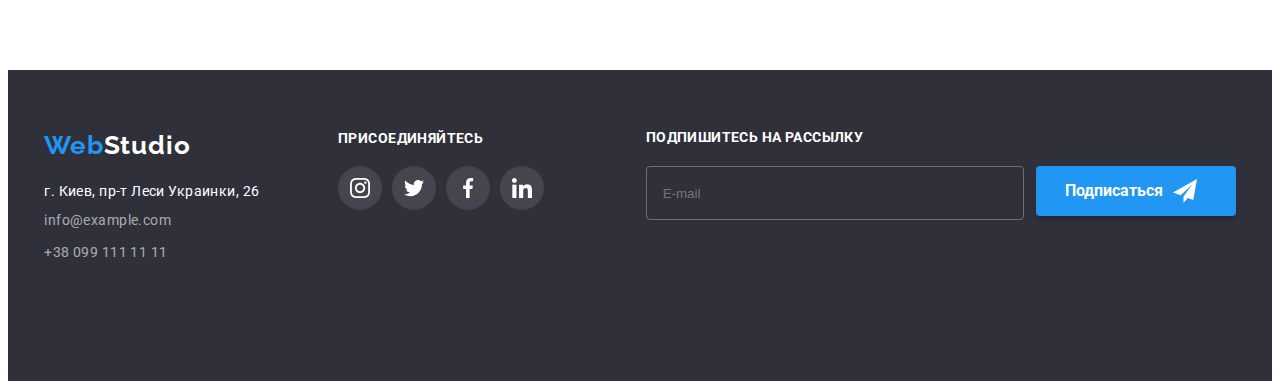
==== commit 9ceb9abe: "Gotovo" ====
--- a/portfolio.html
+++ b/portfolio.html
@@ -68,10 +68,10 @@
 
         <ul class="mob__menu__list list">
           <li class="mob__menu__item">
-            <a href="" class="mob__menu__link__studio_black link">Студия</a>
+            <a href="./index.html" class="mob__menu__link__studio_black link">Студия</a>
           </li>
           <li class="mob__menu__item">
-            <a href="./portfolio.html" class="mob__menu__link__portfolio__blue link">Портфолио</a>
+            <a href="" class="mob__menu__link__portfolio__blue link">Портфолио</a>
           </li>
           <li class="mob__menu__item">
             <a href="#contacts" class="mob__menu__link__contact link">Контакты</a>
@@ -132,7 +132,24 @@
         <li class="project-items">
           <a href="" class="project-list-a link">
             <div class="card-thumb">
-              <img class="" src="./img/portfolio/tehno.jpg" alt="Технокряк" width="370" />
+              <picture>
+                <source srcset="
+                \img\portfolio\portfolio1-740.jpg 1x,
+                \img\portfolio\portfolio1-900.jpg 2x
+                  " media="(min-width: 1200px) " />
+                <source srcset="
+                \img\portfolio\portfolio1-450.jpg 1x,
+                \img\portfolio\portfolio1-708.jpg 2x
+                  " media="(min-width: 768px)" />
+                <source srcset="
+                \img\portfolio\portfolio1-354.jpg 1x,
+                \img\portfolio\portfolio1-370.jpg 2x
+                  " media="(min-width: 480px)" />
+                <img src="\img\portfolio\portfolio1-354.jpg" alt="Технокряк" sizes="(min-width: 1200px) 270px,
+                (min-width: 768px) 354px, 
+                (min-width: 480px) 450px, 450px" />
+              </picture>
+              <!-- <img class="" src="./img/portfolio/tehno.jpg" alt="Технокряк" width="370" /> -->
               <div class="text-under-img-div">
                 <p class="text-under-img">
                   Ресурс предлагает комплексные предложения с разным уровнем функционала и
@@ -152,7 +169,24 @@
         <li class="project-items">
           <a href="" class="project-list-a link">
             <div class="card-thumb">
-              <img src="./img/portfolio/neworleanvsgoldenstar.jpg" alt="Постер New Orlean vs Golden Star" width="370" />
+              <picture>
+                <source srcset="
+                \img\portfolio\portfolio2-740.jpg 1x,
+                \img\portfolio\portfolio2-900.jpg 2x
+                  " media="(min-width: 1200px) " />
+                <source srcset="
+                \img\portfolio\portfolio2-450.jpg 1x,
+                \img\portfolio\portfolio2-708.jpg 2x
+                  " media="(min-width: 768px)" />
+                <source srcset="
+                \img\portfolio\portfolio2-354.jpg 1x,
+                \img\portfolio\portfolio2-370.jpg 2x
+                  " media="(min-width: 480px)" />
+                <img src="\img\portfolio\portfolio2-354.jpg" alt="Постер New Orlean vs Golden Star" sizes="(min-width: 1200px) 270px,
+                (min-width: 768px) 354px, 
+                (min-width: 480px) 450px, 450px" />
+              </picture>
+              <!-- <img src="./img/portfolio/neworleanvsgoldenstar.jpg" alt="Постер New Orlean vs Golden Star" width="370" /> -->
               <div class="text-under-img-div">
                 <p class="text-under-img">
                   Ресурс предлагает комплексные предложения с разным уровнем функционала и
@@ -172,7 +206,24 @@
         <li class="project-items">
           <a href="" class="project-list-a link">
             <div class="card-thumb">
-              <img class="" src="./img/portfolio/seafood.jpg" alt="Ресторан Seafood" width="370" />
+              <picture>
+                <source srcset="
+                \img\portfolio\portfolio3-740.jpg 1x,
+                \img\portfolio\portfolio3-900.jpg 2x
+                  " media="(min-width: 1200px) " />
+                <source srcset="
+                \img\portfolio\portfolio3-450.jpg 1x,
+                \img\portfolio\portfolio3-708.jpg 2x
+                  " media="(min-width: 768px)" />
+                <source srcset="
+                \img\portfolio\portfolio3-354.jpg 1x,
+                \img\portfolio\portfolio3-370.jpg 2x
+                  " media="(min-width: 480px)" />
+                <img src="\img\portfolio\portfolio3-354.jpg" alt="Ресторан Seafood" sizes="(min-width: 1200px) 270px,
+                (min-width: 768px) 354px, 
+                (min-width: 480px) 450px, 450px" />
+              </picture>
+              <!-- <img class="" src="./img/portfolio/seafood.jpg" alt="Ресторан Seafood" width="370" /> -->
               <div class="text-under-img-div">
                 <p class="text-under-img">
                   Ресурс предлагает комплексные предложения с разным уровнем функционала и
@@ -192,7 +243,24 @@
         <li class="project-items">
           <a href="" class="project-list-a link">
             <div class="card-thumb">
-              <img class="" src="./img/portfolio/prime.jpg" alt="Проект Prime" width="370" />
+              <picture>
+                <source srcset="
+                \img\portfolio\portfolio4-740.jpg 1x,
+                \img\portfolio\portfolio4-900.jpg 2x
+                  " media="(min-width: 1200px) " />
+                <source srcset="
+                \img\portfolio\portfolio4-450.jpg 1x,
+                \img\portfolio\portfolio4-708.jpg 2x
+                  " media="(min-width: 768px)" />
+                <source srcset="
+                \img\portfolio\portfolio4-354.jpg 1x,
+                \img\portfolio\portfolio4-370.jpg 2x
+                  " media="(min-width: 480px)" />
+                <img src="\img\portfolio\portfolio4-354.jpg" alt="Проект Prime" sizes="(min-width: 1200px) 270px,
+                (min-width: 768px) 354px, 
+                (min-width: 480px) 450px, 450px" />
+              </picture>
+              <!-- <img class="" src="./img/portfolio/prime.jpg" alt="Проект Prime" width="370" /> -->
               <div class="text-under-img-div">
                 <p class="text-under-img">
                   Ресурс предлагает комплексные предложения с разным уровнем функционала и
@@ -212,7 +280,24 @@
         <li class="project-items">
           <a href="" class="project-list-a link">
             <div class="card-thumb">
-              <img class="" src="./img/portfolio/boxes.jpg" alt="Проект Boxes" width="370" />
+              <picture>
+                <source srcset="
+                \img\portfolio\portfolio5-740.jpg 1x,
+                \img\portfolio\portfolio5-900.jpg 2x
+                  " media="(min-width: 1200px) " />
+                <source srcset="
+                \img\portfolio\portfolio5-450.jpg 1x,
+                \img\portfolio\portfolio5-708.jpg 2x
+                  " media="(min-width: 768px)" />
+                <source srcset="
+                \img\portfolio\portfolio5-354.jpg 1x,
+                \img\portfolio\portfolio5-370.jpg 2x
+                  " media="(min-width: 480px)" />
+                <img src="\img\portfolio\portfolio5-354.jpg" alt="Проект Boxes" sizes="(min-width: 1200px) 270px,
+                (min-width: 768px) 354px, 
+                (min-width: 480px) 450px, 450px" />
+              </picture>
+              <!-- <img class="" src="./img/portfolio/boxes.jpg" alt="Проект Boxes" width="370" /> -->
               <div class="text-under-img-div">
                 <p class="text-under-img">
                   Ресурс предлагает комплексные предложения с разным уровнем функционала и
@@ -232,7 +317,24 @@
         <li class="project-items">
           <a href="" class="project-list-a link">
             <div class="card-thumb">
-              <img class="" src="./img/portfolio/borders.jpg" alt="Inspiration has no Borders" width="370" />
+              <picture>
+                <source srcset="
+                \img\portfolio\portfolio6-740.jpg 1x,
+                \img\portfolio\portfolio6-900.jpg 2x
+                  " media="(min-width: 1200px) " />
+                <source srcset="
+                \img\portfolio\portfolio6-450.jpg 1x,
+                \img\portfolio\portfolio6-708.jpg 2x
+                  " media="(min-width: 768px)" />
+                <source srcset="
+                \img\portfolio\portfolio6-354.jpg 1x,
+                \img\portfolio\portfolio6-370.jpg 2x
+                  " media="(min-width: 480px)" />
+                <img src="\img\portfolio\portfolio6-354.jpg" alt="Inspiration has no Borders" sizes="(min-width: 1200px) 270px,
+                (min-width: 768px) 354px, 
+                (min-width: 480px) 450px, 450px" />
+              </picture>
+              <!-- <img class="" src="./img/portfolio/borders.jpg" alt="Inspiration has no Borders" width="370" /> -->
               <div class="text-under-img-div">
                 <p class="text-under-img">
                   Ресурс предлагает комплексные предложения с разным уровнем функционала и
@@ -252,7 +354,24 @@
         <li class="project-items">
           <a href="" class="project-list-a link">
             <div class="card-thumb">
-              <img class="" src="./img/portfolio/limitededition.jpg" alt="Издание Limited Edition" width="370" />
+              <picture>
+                <source srcset="
+                \img\portfolio\portfolio7-740.jpg 1x,
+                \img\portfolio\portfolio7-900.jpg 2x
+                  " media="(min-width: 1200px) " />
+                <source srcset="
+                \img\portfolio\portfolio7-450.jpg 1x,
+                \img\portfolio\portfolio7-708.jpg 2x
+                  " media="(min-width: 768px)" />
+                <source srcset="
+                \img\portfolio\portfolio7-354.jpg 1x,
+                \img\portfolio\portfolio7-370.jpg 2x
+                  " media="(min-width: 480px)" />
+                <img src="\img\portfolio\portfolio7-354.jpg" alt="Издание Limited Edition" sizes="(min-width: 1200px) 270px,
+                (min-width: 768px) 354px, 
+                (min-width: 480px) 450px, 450px" />
+              </picture>
+              <!-- <img class="" src="./img/portfolio/limitededition.jpg" alt="Издание Limited Edition" width="370" /> -->
               <div class="text-under-img-div">
                 <p class="text-under-img">
                   Ресурс предлагает комплексные предложения с разным уровнем функционала и
@@ -272,7 +391,24 @@
         <li class="project-items">
           <a href="" class="project-list-a link">
             <div class="card-thumb">
-              <img class="" src="./img/portfolio/lab.jpg" alt="Проект LAB" width="370" />
+              <picture>
+                <source srcset="
+                \img\portfolio\portfolio8-740.jpg 1x,
+                \img\portfolio\portfolio8-900.jpg 2x
+                  " media="(min-width: 1200px) " />
+                <source srcset="
+                \img\portfolio\portfolio8-450.jpg 1x,
+                \img\portfolio\portfolio8-708.jpg 2x
+                  " media="(min-width: 768px)" />
+                <source srcset="
+                \img\portfolio\portfolio8-354.jpg 1x,
+                \img\portfolio\portfolio8-370.jpg 2x
+                  " media="(min-width: 480px)" />
+                <img src="\img\portfolio\portfolio8-354.jpg" alt="Проект LAB" sizes="(min-width: 1200px) 270px,
+                (min-width: 768px) 354px, 
+                (min-width: 480px) 450px, 450px" />
+              </picture>
+              <!-- <img class="" src="./img/portfolio/lab.jpg" alt="Проект LAB" width="370" /> -->
               <div class="text-under-img-div">
                 <p class="text-under-img">
                   Ресурс предлагает комплексные предложения с разным уровнем функционала и
@@ -292,7 +428,24 @@
         <li class="project-items">
           <a href="" class="project-list-a link">
             <div class="card-thumb">
-              <img class="" src="./img/portfolio/business.jpg" alt="Growing Business" width="370" />
+              <picture>
+                <source srcset="
+                \img\portfolio\portfolio9-740.jpg 1x,
+                \img\portfolio\portfolio9-900.jpg 2x
+                  " media="(min-width: 1200px) " />
+                <source srcset="
+                \img\portfolio\portfolio9-450.jpg 1x,
+                \img\portfolio\portfolio9-708.jpg 2x
+                  " media="(min-width: 768px)" />
+                <source srcset="
+                \img\portfolio\portfolio9-354.jpg 1x,
+                \img\portfolio\portfolio9-370.jpg 2x
+                  " media="(min-width: 480px)" />
+                <img src="\img\portfolio\portfolio9-354.jpg" alt="Growing Business" sizes="(min-width: 1200px) 270px,
+                (min-width: 768px) 354px, 
+                (min-width: 480px) 450px, 450px" />
+              </picture>
+              <!-- <img class="" src="./img/portfolio/business.jpg" alt="Growing Business" width="370" /> -->
               <div class="text-under-img-div">
                 <p class="text-under-img">
                   Ресурс предлагает комплексные предложения с разным уровнем функционала и
--- a/css/main.min.css
+++ b/css/main.min.css
@@ -1 +1 @@
-p,h1,h2,h3,h4,h5,h6{margin:0}ul{margin:0;padding-left:0}.link{text-decoration:none}.visually-hidden{position:absolute;white-space:nowrap;width:1px;height:1px;overflow:hidden;border:0;padding:0;clip:rect(0 0 0 0);clip-path:inset(50%);margin:-1px}.container{width:100%;padding-left:15px;padding-right:15px;margin:0 auto}@media screen and (min-width: 480px){.container{max-width:480px}}@media screen and (min-width: 768px){.container{max-width:768px}}@media screen and (min-width: 1200px){.container{max-width:1200px}}.list{list-style:none}.logo-studio,.logo-web{text-decoration:none}img{display:block;max-width:100%;width:100%;height:auto}body{font-family:"Roboto",sans-serif}.address{font-style:normal}:root{--header-color: #ffffff;--close-btn-color: #2196F3;--effective-solutions-color: #2f303a}.connect{margin-left:auto;transition:color 250ms cubic-bezier(0.4, 0, 0.2, 1)}.header{padding-top:32px;padding-bottom:32px;border-bottom:1px solid #ececec;background-color:var(--header-color)}.nav{display:flex;align-items:center}.header .container{display:flex}.menu{display:flex}.connect{display:flex;align-items:center}.connect :hover{color:#2196f3}.connect :focus{color:#2196f3}@media screen and (min-width: 480px){.connect{display:none}}@media screen and (max-width: 480px){.connect{display:none}}@media screen and (min-width: 768px){.connect{display:flex;align-items:center;flex-wrap:wrap;margin-left:60px}}@media screen and (min-width: 1200px){.connect{margin-left:auto}}.connect__margin__right{margin-right:50px}.menu__item{margin-right:50px;transition:color 250ms cubic-bezier(0.4, 0, 0.2, 1)}.logo-studio{font-family:"Raleway";font-style:normal;font-weight:700;font-size:26px;line-height:1.19;letter-spacing:.03em;color:#000}.logo-studio-white{font-family:"Raleway";font-style:normal;font-weight:700;font-size:26px;line-height:1.19;letter-spacing:.03em;color:#fff}.logo-web{font-family:"Raleway";font-style:normal;font-weight:700;font-size:26px;line-height:1.19;letter-spacing:.03em;color:#2196f3}.menu{margin-left:93px}.menu :focus{color:#2196f3}.menu :hover{color:#2196f3}@media screen and (min-width: 480px){.menu{display:none}}@media screen and (max-width: 480px){.menu{display:none}}@media screen and (min-width: 768px){.menu{display:flex;align-items:center}}.menu__link__portfolio__black{font-weight:500;font-size:14px;line-height:1.14;letter-spacing:.02em;color:#212121;transition:color 250ms cubic-bezier(0.4, 0, 0.2, 1)}.menu__link__portfolio__blue{font-weight:500;font-size:14px;line-height:1.14;letter-spacing:.02em;color:#2196f3;transition:color 250ms cubic-bezier(0.4, 0, 0.2, 1)}.menu__link__studia__black{font-weight:500;font-size:14px;line-height:1.14;letter-spacing:.02em;color:#212121}.menu__link__studia__blue{font-weight:500;font-size:14px;line-height:1.14;letter-spacing:.02em;color:#2196f3}.menu__link__border::after{content:"";display:block;background-color:#2196f3;border-radius:2px;height:4px;position:relative;bottom:-37px}.menu__link__contact{font-weight:500;font-size:14px;line-height:1.14;letter-spacing:.02em;color:#212121;transition:color 250ms cubic-bezier(0.4, 0, 0.2, 1)}.connect__mail,.connect__tel{font-family:"Roboto";font-style:normal;font-weight:500;font-size:14px;line-height:1.14;letter-spacing:.02em;color:#757575;display:flex;justify-items:center;transition:color 250ms cubic-bezier(0.4, 0, 0.2, 1)}.connect__mail__icon,.connect__tel__icon{fill:currentColor;display:flex;justify-content:center;width:auto;height:auto;margin-right:10px}@media screen and (min-width: 768px){.connect__mail{margin-bottom:10px}}@media screen and (min-width: 1200px){.connect__mail{margin-bottom:0px}}.menu-open-btn{display:block;margin-left:auto;background:rgba(0,0,0,0);border:none}@media screen and (min-width: 768px){.menu-open-btn{display:none}}.menu-close-btn{position:absolute;top:10px;right:15px;display:flex;justify-content:center;align-items:center;height:40px;width:40px;background:rgba(0,0,0,0);border:none}.mob__menu{background-color:#fff;display:flex;flex-direction:column;justify-content:space-between;position:fixed;top:0;left:0;z-index:2;width:100%;height:100%;padding:48px 25px;overflow-y:scroll;visibility:visible}.mob__menu__item:not(:last-child){margin-bottom:32px}.menu__item:last-child{margin-right:0px}.mob__menu__link__studio{font-weight:500;font-size:40px;letter-spacing:.02em;color:#2196f3}.mob__menu__link__studio{font-weight:500;font-size:40px;letter-spacing:.02em;color:#2196f3}.mob__menu__link__studio_black{font-weight:500;font-size:40px;letter-spacing:.02em;color:#212121}.mob__menu__link__portfolio__black{font-weight:500;font-size:40px;letter-spacing:.02em;color:#212121}.mob__menu__link__portfolio__blue{font-weight:500;font-size:40px;letter-spacing:.02em;color:#2196f3}.mob__menu__link__contact{font-weight:500;font-size:40px;letter-spacing:.02em;color:#212121}.mob__connect{display:flex;flex-direction:column-reverse;margin-bottom:65px}.mob__connect__tel{font-weight:500;font-size:34px;letter-spacing:.02em;color:#2196f3}.mob__connect__mail{font-weight:500;font-size:24px;line-height:1.17px;letter-spacing:.02em;color:#757575}.mob__socials{display:flex}.mob__socials__link{font-weight:500;font-size:18px;line-height:1.22px;letter-spacing:.02em;color:#2196f3}.header-contacts__item:last-child{margin-bottom:32px}.mob__socials__item:not(:first-child){margin-left:10px}.mob__socials__item:not(:last-child):after{content:"";border:1px solid rgba(33,33,33,.2);margin-left:10px}.service__order{background-color:var(--effective-solutions-color);text-align:center}@media screen and (min-width: 480px){.service__order{padding-top:118px;padding-bottom:118px}}@media screen and (max-width: 480px){.service__order{padding-top:118px;padding-bottom:118px}}@media screen and (min-width: 768px){.service__order{padding-top:118px;padding-bottom:118px}}@media screen and (min-width: 1200px){.service__order{padding-top:200px;padding-bottom:200px}}@media screen and (min-width: 480px){.service__order{background-image:linear-gradient(rgba(47, 48, 58, 0.4), rgba(47, 48, 58, 0.4)),url(../img/zadniyfon_hero.jpg);background-repeat:no-repeat;background-position:center;background-size:cover;max-width:480px;margin:auto}}@media screen and (max-width: 480px){.service__order{background-image:linear-gradient(rgba(47, 48, 58, 0.4), rgba(47, 48, 58, 0.4)),url(../img/zadniyfon_hero.jpg);background-repeat:no-repeat;background-position:center;background-size:cover;max-width:480px;margin:auto}}@media screen and (min-width: 768px){.service__order{background-image:linear-gradient(rgba(47, 48, 58, 0.4), rgba(47, 48, 58, 0.4)),url(../img/zadniyfon_hero.jpg);background-repeat:no-repeat;background-position:center;background-size:cover;max-width:768px}}@media screen and (min-width: 1200px){.service__order{background-image:linear-gradient(rgba(47, 48, 58, 0.4), rgba(47, 48, 58, 0.4)),url(../img/zadniyfon_hero.jpg);background-repeat:no-repeat;background-position:center;background-size:cover;max-width:1600px;height:600px;margin-left:auto;margin-right:auto}}.service__order__tex{font-weight:900;font-size:44px;line-height:1.36;text-align:center;letter-spacing:.06em;text-transform:uppercase;color:#fff;margin:0 auto 30px}@media screen and (min-width: 480px){.service__order__tex{font-size:26px;line-height:1.62;max-width:480px}}@media screen and (max-width: 480px){.service__order__tex{font-size:26px;line-height:1.62;max-width:480px}}@media screen and (min-width: 768px){.service__order__tex{font-size:26px;line-height:1.62;max-width:768px}}.service__order__button{border:rgba(0,0,0,0);font-family:"Roboto";font-style:normal;font-weight:700;font-size:16px;line-height:1.87;align-items:center;text-align:center;letter-spacing:.06em;color:#fff;background:#2196f3;box-shadow:0px 4px 4px rgba(0,0,0,.15);border-radius:4px;cursor:pointer;padding-top:10px;padding-bottom:10px;padding-left:32px;padding-right:32px}.methods{color:var(--header-color)}@media screen and (min-width: 480px){.methods{padding-top:60px;padding-bottom:60px}}@media screen and (max-width: 480px){.methods{padding-top:60px;padding-bottom:60px}}@media screen and (min-width: 768px){.methods{padding-top:60px;padding-bottom:60px}}@media screen and (min-width: 1200px){.methods{padding-top:95px;padding-bottom:95px}}.methods__list{display:flex;flex-wrap:wrap;gap:30px}.metods__div{height:120px;display:flex;align-items:center;justify-content:center;background-color:#f5f4fa;border-radius:4px;margin-bottom:30px}@media screen and (min-width: 480px){.metods__div{margin-right:0px;width:100%;justify-content:center;align-items:center}}@media screen and (min-width: 768px){.metods__div{margin-right:0px;justify-content:center;align-items:center}}.metods__icon{justify-content:center;background-position:center;align-items:center}@media screen and (min-width: 768px){.methods__items{width:calc((100% - 30px)/2)}}@media screen and (min-width: 1200px){.methods__items{width:calc((100% - 90px)/4)}}.methods__title{font-weight:700;font-size:14px;line-height:1.14;letter-spacing:.03em;text-transform:uppercase;color:#212121;margin-bottom:10px}@media screen and (min-width: 480px){.methods__title{display:flex;align-items:center;justify-content:left}}@media screen and (max-width: 480px){.methods__title{display:flex;align-items:center;justify-content:center}}.methods__text{font-weight:400;font-size:14px;line-height:1.71;letter-spacing:.03em;color:#757575;display:block}.what-are-we-doing{color:var(--header-color);padding-bottom:94px}@media screen and (max-width: 1199px){.what-are-we-doing{display:none}}.what-are-we-doing-h2{font-weight:700;font-size:36px;line-height:1.17;text-align:center;letter-spacing:.03em;color:#212121;margin-bottom:50px}.what-are-we-doing-list{display:flex;position:relative}.texonbottom{font-family:"Roboto";font-style:normal;font-weight:700;font-size:14px;line-height:1.14;text-align:center;letter-spacing:.03em;text-transform:uppercase;color:#fff}.texontop-div{position:absolute;display:flex;align-items:center;justify-content:center;width:370px;height:70px;background:rgba(47,48,58,.8);bottom:0}.what-are-we-doing-items{margin-right:30px}.what-are-we-doing-items:last-child{margin-right:0px}.our-team{background:#f5f4fa}@media screen and (min-width: 480px){.our-team{padding-top:60px;padding-bottom:60px}}@media screen and (max-width: 480px){.our-team{padding-top:60px;padding-bottom:60px}}@media screen and (min-width: 768px){.our-team{padding-top:60px;padding-bottom:60px}}@media screen and (min-width: 1200px){.our-team{padding-top:94px;padding-bottom:94px}}.our-team-h3{font-weight:700;line-height:1.17;text-align:center;letter-spacing:.03em;color:#212121;margin-bottom:50px}@media screen and (max-width: 480px){.our-team-h3{font-size:28px}}@media screen and (min-width: 480px){.our-team-h3{font-size:28px}}@media screen and (min-width: 768px){.our-team-h3{font-size:28px}}@media screen and (min-width: 1200px){.our-team-h3{font-size:36px}}.our-team-list{display:flex;flex-wrap:wrap;gap:30px}.our-team-items{background:#fff;box-shadow:0px 1px 3px rgba(0,0,0,.12),0px 1px 1px rgba(0,0,0,.14),0px 2px 1px rgba(0,0,0,.2);border-radius:0px 0px 4px 4px}@media screen and (min-width: 768px){.our-team-items{width:calc((100% - 30px)/2)}}@media screen and (min-width: 1200px){.our-team-items{width:calc((100% - 90px)/4)}}.our-team-name{font-weight:500;font-size:16px;line-height:1.19;text-align:center;letter-spacing:.03em;color:#212121;padding-top:30px;margin-bottom:10px}.our-team-job-title{font-weight:400;font-size:16px;line-height:1.19;text-align:center;letter-spacing:.03em;color:#757575;padding-bottom:30px}.our-team-soc-link{display:flex;justify-content:center}@media screen and (min-width: 480px){.our-team-soc-link{padding-bottom:24px}}@media screen and (max-width: 480px){.our-team-soc-link{padding-bottom:24px}}@media screen and (min-width: 768px){.our-team-soc-link{padding-bottom:24px}}@media screen and (min-width: 1200px){.our-team-soc-link{padding-bottom:30px}}.our-team-soc-link:first-child{margin-left:0px}.our-team-soc-item{width:44px;height:44px;margin-left:10px}.our-team-soc-item:first-child{margin-left:0px}.our-team-link{display:flex;align-items:center;justify-content:center;width:100%;height:100%;border-radius:50%;color:#afb1b8;transition:background-color 250ms cubic-bezier(0.4, 0, 0.2, 1),color 250ms cubic-bezier(0.4, 0, 0.2, 1)}.our-team-link:hover,.our-team-link:focus{background:#2196f3;color:#fff}.our-team-soc-icon{fill:currentColor}.regular-customers{color:var(--header-color)}@media screen and (min-width: 480px){.regular-customers{padding-top:60px;padding-bottom:60px}}@media screen and (max-width: 480px){.regular-customers{padding-top:60px;padding-bottom:60px}}@media screen and (min-width: 768px){.regular-customers{padding-top:60px;padding-bottom:60px}}@media screen and (min-width: 1200px){.regular-customers{padding-top:94px;padding-bottom:94px}}.regular-customers-ul{display:flex;align-items:center;justify-content:center;gap:30px;flex-wrap:wrap;transition:color 250ms cubic-bezier(0.4, 0, 0.2, 1),border 250ms cubic-bezier(0.4, 0, 0.2, 1)}.regular-customers-h3{font-family:"Roboto";font-style:normal;font-weight:700;font-size:36px;line-height:1.17;text-align:center;letter-spacing:.03em;color:#212121;margin-bottom:50px}@media screen and (min-width: 480px){.regular-customers-h3{font-size:28px;line-height:1,17;margin-bottom:30px}}@media screen and (max-width: 480px){.regular-customers-h3{font-size:28px;line-height:1,17;margin-bottom:30px}}.regular-customers-icon{fill:currentColor}.regular-customers-link{color:#afb1b8;width:210px;height:92px;border:1px solid #afb1b8;display:flex;align-items:center;justify-content:center;border-radius:4px;transition:color 250ms cubic-bezier(0.4, 0, 0.2, 1),border 250ms cubic-bezier(0.4, 0, 0.2, 1)}.regular-customers-link:hover,.regular-customers-link:focus{color:#2196f3;border-color:#2196f3}@media screen and (min-width: 768px){.regular-customers-link{width:226px;height:92px}}@media screen and (min-width: 1200px){.regular-customers-link{width:170px;height:92px}}.footer-contacts{margin-bottom:9px}.footer-contacts :hover{color:#2196f3;cursor:pointer}.footer-contacts :focus{color:#2196f3;cursor:pointer}.footer-contacts:last-child{margin-bottom:0px}.footer{background-color:#2f303a;padding:60px 0}.address-list{transition:color 250ms cubic-bezier(0.4, 0, 0.2, 1)}.address-list-addres{font-family:"Roboto";font-style:normal;font-weight:400;font-size:14px;line-height:1.71px;letter-spacing:.03em;color:#fff;transition:color 250ms cubic-bezier(0.4, 0, 0.2, 1)}.address-list-mail{font-family:"Roboto";font-style:normal;font-weight:400;font-size:14px;line-height:1.71;letter-spacing:.03em;color:rgba(255,255,255,.6);transition:color 250ms cubic-bezier(0.4, 0, 0.2, 1)}.address-list-tel{font-family:"Roboto";font-style:normal;font-weight:400;font-size:14px;line-height:1.71px;letter-spacing:.03em;color:rgba(255,255,255,.6);transition:color 250ms cubic-bezier(0.4, 0, 0.2, 1)}.logo-footer{display:block}@media screen and (min-width: 480px){.logo-footer{margin-bottom:20px}}@media screen and (max-width: 480px){.logo-footer{margin-bottom:20px}}@media screen and (min-width: 768px){.logo-footer{margin-bottom:20px}}@media screen and (min-width: 1200px){.logo-footer{margin-bottom:20px}}.footer-join-h3{font-family:"Roboto";font-style:normal;font-weight:700;font-size:14px;line-height:16px;letter-spacing:.03em;text-transform:uppercase;color:#fff}@media screen and (min-width: 480px){.footer-join-h3{margin-bottom:20px;text-align:center}}@media screen and (max-width: 480px){.footer-join-h3{margin-bottom:20px;text-align:center}}@media screen and (min-width: 768px){.footer-join-h3{margin-bottom:20px;text-align:center}}@media screen and (min-width: 1200px){.footer-join-h3{margin-bottom:20px;text-align:left}}@media screen and (min-width: 480px){.join-footer-div{margin-bottom:60px}}@media screen and (max-width: 480px){.join-footer-div{margin-bottom:60px}}@media screen and (min-width: 768px){.join-footer-div{margin-bottom:auto}}@media screen and (min-width: 1200px){.join-footer-div{margin-left:70px}}.footer-our-team-soc-link{display:flex;margin-right:auto;justify-content:center;transition:background-color 250ms cubic-bezier(0.4, 0, 0.2, 1)}.footer_flex{flex-wrap:wrap}@media screen and (max-width: 480px){.footer_flex{flex-wrap:wrap}}@media screen and (min-width: 768px){.footer_flex{display:flex;justify-content:space-around}}@media screen and (min-width: 1200px){.footer_flex{display:flex}}@media screen and (min-width: 480px){.footer__contacts__div{text-align:center;margin-bottom:60px}}@media screen and (max-width: 480px){.footer__contacts__div{text-align:center;margin-bottom:60px}}@media screen and (min-width: 768px){.footer__contacts__div{margin-bottom:60px}}@media screen and (min-width: 768px){.footer__contacts__div{text-align:left}}.footer-our-team-soc-item{width:44px;height:44px;margin-left:10px}.footer-our-team-soc-item:first-child{margin-left:0px}.footer-our-team-link{display:flex;align-items:center;justify-content:center;width:100%;height:100%;border-radius:50%;background:rgba(255,255,255,.1);color:#fff;transition:background-color 250ms cubic-bezier(0.4, 0, 0.2, 1)}.footer-our-team-link:hover,.footer-our-team-link:focus{background:#2196f3}.footer-our-team-soc-icon{fill:currentColor}@media screen and (min-width: 1200px){.subscribe-footer-div{margin-left:93px;margin-bottom:60px}}.subscribe-footer-h3{font-weight:700;font-size:14px;line-height:1.14;letter-spacing:.03em;text-transform:uppercase;color:#fff}@media screen and (min-width: 480px){.subscribe-footer-h3{margin-bottom:20px;text-align:center}}@media screen and (max-width: 480px){.subscribe-footer-h3{margin-bottom:20px;text-align:center}}@media screen and (min-width: 768px){.subscribe-footer-h3{margin-bottom:20px;text-align:center}}@media screen and (min-width: 1200px){.subscribe-footer-h3{margin-bottom:20px;text-align:left}}@media screen and (min-width: 1200px){.footer-input{display:flex;align-items:center;justify-content:center}}.subscribe-input{border-radius:4px;border:1px solid rgba(255,255,255,.3);background-color:rgba(0,0,0,0);padding-left:16px;color:#fff}@media screen and (min-width: 480px){.subscribe-input{width:100%;height:50px;margin-bottom:20px}}@media screen and (max-width: 480px){.subscribe-input{width:100%;height:50px;margin-bottom:20px}}@media screen and (min-width: 768px){.subscribe-input{width:450px;height:50px;margin-bottom:20px}}@media screen and (min-width: 1200px){.subscribe-input{width:358px;height:50px}}.subscribe-icon{fill:#fff;margin-left:10px}.subscribe-btn{width:200px;height:50px;border-radius:4px;margin-left:12px;background:#2196f3;box-shadow:0px 4px 4px rgba(0,0,0,.15);border-radius:4px;color:#fff;font-family:"Roboto";font-style:normal;font-weight:700;font-size:16px;line-height:30px;display:flex;align-items:center;padding-left:29px;padding-right:0;border:rgba(0,0,0,0);cursor:pointer}@media screen and (min-width: 480px){.subscribe-btn{margin:auto}}@media screen and (max-width: 480px){.subscribe-btn{margin:auto}}@media screen and (min-width: 768px){.subscribe-btn{margin:auto}}@media screen and (min-width: 1200px){.subscribe-btn{margin-top:0px;margin-left:12px}}.modal{padding:40px}.modal-field{margin-bottom:10px}.modal-field:nth-last-child(-2n+3){margin-bottom:20px}.modal-field:nth-last-child(-2n+2){margin-bottom:0px}.modal-label{font-family:"Roboto";font-style:normal;font-weight:400;font-size:12px;line-height:1.17;letter-spacing:.01em;color:#757575;display:block;margin-bottom:4px}.modal-p{font-family:"Roboto";font-style:normal;font-weight:700;font-size:20px;line-height:1.15;text-align:center;letter-spacing:.03em;color:#212121;margin-bottom:12px}.modal-text-area{width:100%;height:120px;display:block;border:1px solid rgba(34,34,34,.2);border-radius:4px;resize:none;padding:10px;font-weight:400;font-size:12px;line-height:1.17;letter-spacing:.01em;color:rgba(117,117,117,.5);transition:border 250ms cubic-bezier(0.4, 0, 0.2, 1)}.modal-text-area:hover,.modal-text-area:focus{border-radius:4px;outline:rgba(0,0,0,0);border:1px solid #2196f3}.check-text{display:flex;align-items:center;justify-content:center;position:relative;font-size:14px;line-height:1.71;letter-spacing:.03em;color:#757575}.check-text span{width:16px;height:15px;border:1px solid rgba(34,34,34,.2);margin-right:5px;display:flex;align-items:center;justify-content:center;border-radius:4px;border:solid}.check-icon{fill:rgba(0,0,0,0)}.input-check:checked+.check-text span{background-color:#2196f3;border:none;transition:background-color 250ms cubic-bezier(0.4, 0, 0.2, 1)}.input-check:checked+.check-text .check-icon{fill:#fff}.input-wrap{position:relative}.input-icon{position:absolute;left:10px;top:50%;transform:translateY(-50%);transition:fill 250ms cubic-bezier(0.4, 0, 0.2, 1)}.modal-input{width:100%;height:40px;background-color:rgba(0,0,0,0);border:1px solid rgba(34,34,34,.2);border-radius:4px;resize:none;padding-left:30px;transition:border 250ms cubic-bezier(0.4, 0, 0.2, 1)}.modal-input:focus{border:1px solid #2196f3;border-radius:4px;cursor:pointer;outline:rgba(0,0,0,0)}.modal-input:hover{border:1px solid #2196f3;border-radius:4px;cursor:pointer;outline:rgba(0,0,0,0)}.modal-input:hover+.input-icon,.modal-input:focus+.input-icon{fill:#2196f3}.dogovor{font-weight:400;font-size:14px;line-height:1.71;letter-spacing:.03em;text-decoration-line:underline;color:#2196f3}.modal-btn{width:200px;height:50px;font-weight:700;font-size:16px;line-height:1.88;letter-spacing:.06em;background:#2196f3;border-radius:4px;border:rgba(0,0,0,0);color:#fff;cursor:pointer;transition:box-shadow 250ms cubic-bezier(0.4, 0, 0.2, 1);display:flex;align-items:center;justify-content:center;margin-top:30px;margin-left:auto;margin-right:auto}.modal-btn:hover,.modal-btn:focus{box-shadow:0px 4px 4px rgba(0,0,0,.15)}.backdrop{position:fixed;top:0;left:0;width:100%;height:100%;background:rgba(0,0,0,.2);transition:opacity 250ms linear,visibility 250ms linear}.backdrop.is-hidden .modal{transform:translate(-50%, -50%) scale(0) rotate(-360deg)}.modal{position:absolute;top:50%;left:50%;transform:translate(-50%, -50%) scale(1) rotate(0);width:530px;min-height:580px;background:#fff;box-shadow:0px 1px 3px rgba(0,0,0,.12),0px 1px 1px rgba(0,0,0,.14),0px 2px 1px rgba(0,0,0,.2);border-radius:4px;transition:transform 250ms linear}.modal-close-btn{position:absolute;right:8px;top:8px;width:30px;height:30px;background:#fff;border:1px solid rgba(0,0,0,.1);border-radius:50%;cursor:pointer;display:flex;align-items:center;justify-content:center}.closebtn{transition:fill 250ms cubic-bezier(0.4, 0, 0.2, 1)}.closebtn:focus,.closebtn:hover{fill:#2196f3}.is-hidden{opacity:0;visibility:hidden;pointer-events:none}.no-scroll{overflow:hidden}@media screen and (min-width: 480px){.project{padding-top:60px;padding-bottom:60px}}@media screen and (max-width: 480px){.project{padding-top:60px;padding-bottom:60px}}@media screen and (min-width: 768px){.project{padding-top:60px;padding-bottom:60px}}@media screen and (min-width: 1200px){.project{padding-top:94px;padding-bottom:94px}}.filter-buttons-li :hover{background-color:#2196f3;color:#fff;cursor:pointer;box-shadow:0px 3px 1px rgba(0,0,0,.1),0px 1px 2px rgba(0,0,0,.08),0px 2px 2px rgba(0,0,0,.12);border-radius:4px}.filter-buttons-li :focus{background-color:#2196f3;color:#fff;cursor:pointer;box-shadow:0px 3px 1px rgba(0,0,0,.1),0px 1px 2px rgba(0,0,0,.08),0px 2px 2px rgba(0,0,0,.12);border-radius:4px}.filter-buttons-ul{display:flex;align-items:center;flex-wrap:wrap;margin-bottom:50px;transition:background-color 250ms cubic-bezier(0.4, 0, 0.2, 1),color 250ms cubic-bezier(0.4, 0, 0.2, 1),box-shadow 250ms cubic-bezier(0.4, 0, 0.2, 1)}@media screen and (min-width: 480px){.filter-buttons-ul{gap:15px 8px;margin-bottom:40px;justify-content:left}}@media screen and (max-width: 480px){.filter-buttons-ul{gap:15px 8px;margin-bottom:40px;justify-content:left}}@media screen and (min-width: 768px){.filter-buttons-ul{gap:15px 8px;margin-bottom:30px;justify-content:center}}@media screen and (min-width: 1200px){.filter-buttons-ul{gap:15px 8px;margin-bottom:34px;justify-content:center}}.filter-buttons{font-family:"Roboto";font-style:normal;font-weight:500;font-size:16px;line-height:1.63;text-align:center;letter-spacing:.03em;color:#212121;padding-left:22px;padding-right:22px;padding-top:6px;padding-bottom:6px;border-color:rgba(0,0,0,0);border-radius:4px;transition:background-color 250ms cubic-bezier(0.4, 0, 0.2, 1),color 250ms cubic-bezier(0.4, 0, 0.2, 1),box-shadow 250ms cubic-bezier(0.4, 0, 0.2, 1)}.project-list{display:flex;flex-wrap:wrap;gap:30px}.project-items{color:var(--header-color);background:#fff;display:block}@media screen and (min-width: 480px){.project-items{width:100%}}@media screen and (max-width: 480px){.project-items{width:100%}}@media screen and (min-width: 768px){.project-items{width:calc((100% - 30px)/2)}}@media screen and (min-width: 1200px){.project-items{width:calc((100% - 60px)/3)}}.project-list-a{width:100%;height:100%;display:block;transition:box-shadow 250ms cubic-bezier(0.4, 0, 0.2, 1);border:1px solid #eee}.project-list-a:hover,.project-list-a:focus{box-shadow:0px 1px 1px rgba(0,0,0,.12),0px 4px 4px rgba(0,0,0,.06),1px 4px 6px rgba(0,0,0,.16);cursor:pointer}.text-under-img{font-family:"Roboto";font-style:normal;font-weight:400;font-size:18px;line-height:1.56;letter-spacing:.03em;color:#fff}.text-under-img-div{position:absolute;top:0;left:0;width:100%;height:100%;padding:63px 24px;background-color:rgba(33,150,243,.9);transition:transform 250ms cubic-bezier(0.4, 0, 0.2, 1);transform:translateY(101%)}.project-list .project-list-a:hover .text-under-img-div,.project-list .project-list-a:focus .text-under-img-div{transform:translateY(0)}.card-thumb{position:relative;overflow:hidden}.project-name{font-family:"Roboto";font-style:normal;font-weight:700;font-size:18px;line-height:2;letter-spacing:.06em;color:#212121;margin-bottom:4px}.project-title{font-family:"Roboto";font-style:normal;font-weight:400;font-size:16px;line-height:1.89;letter-spacing:.03em;color:#757575}.text-under-photo-in-portfolio{padding:20px 24px}/*# sourceMappingURL=main.min.css.map */+p,h1,h2,h3,h4,h5,h6{margin:0}ul{margin:0;padding-left:0}.link{text-decoration:none}.visually-hidden{position:absolute;white-space:nowrap;width:1px;height:1px;overflow:hidden;border:0;padding:0;clip:rect(0 0 0 0);clip-path:inset(50%);margin:-1px}.container{width:100%;padding-left:15px;padding-right:15px;margin:0 auto}@media screen and (min-width: 480px){.container{max-width:480px}}@media screen and (min-width: 768px){.container{max-width:768px}}@media screen and (min-width: 1200px){.container{max-width:1200px}}.list{list-style:none}.logo-studio,.logo-web{text-decoration:none}img{display:block;max-width:100%;width:100%;height:auto}body{font-family:"Roboto",sans-serif}.address{font-style:normal}:root{--header-color: #ffffff;--close-btn-color: #2196F3;--effective-solutions-color: #2f303a}.connect{margin-left:auto;transition:color 250ms cubic-bezier(0.4, 0, 0.2, 1)}.header{padding-top:32px;padding-bottom:32px;border-bottom:1px solid #ececec;background-color:var(--header-color)}.nav{display:flex;align-items:center}.header .container{display:flex}.menu{display:flex}.connect{display:flex;align-items:center}.connect :hover{color:#2196f3}.connect :focus{color:#2196f3}@media screen and (min-width: 480px){.connect{display:none}}@media screen and (max-width: 480px){.connect{display:none}}@media screen and (min-width: 768px){.connect{display:flex;align-items:center;flex-wrap:wrap;margin-left:60px}}@media screen and (min-width: 1200px){.connect{margin-left:auto}}.connect__margin__right{margin-right:50px}.menu__item{margin-right:50px;transition:color 250ms cubic-bezier(0.4, 0, 0.2, 1)}.logo-studio{font-family:"Raleway";font-style:normal;font-weight:700;font-size:26px;line-height:1.19;letter-spacing:.03em;color:#000}.logo-studio-white{font-family:"Raleway";font-style:normal;font-weight:700;font-size:26px;line-height:1.19;letter-spacing:.03em;color:#fff}.logo-web{font-family:"Raleway";font-style:normal;font-weight:700;font-size:26px;line-height:1.19;letter-spacing:.03em;color:#2196f3}.menu{margin-left:93px}.menu :focus{color:#2196f3}.menu :hover{color:#2196f3}@media screen and (min-width: 480px){.menu{display:none}}@media screen and (max-width: 480px){.menu{display:none}}@media screen and (min-width: 768px){.menu{display:flex}}.menu__link__portfolio__black{font-weight:500;font-size:14px;line-height:1.14;letter-spacing:.02em;color:#212121;transition:color 250ms cubic-bezier(0.4, 0, 0.2, 1)}.menu__link__portfolio__blue{font-weight:500;font-size:14px;line-height:1.14;letter-spacing:.02em;color:#2196f3;transition:color 250ms cubic-bezier(0.4, 0, 0.2, 1)}.menu__link__studia__black{font-weight:500;font-size:14px;line-height:1.14;letter-spacing:.02em;color:#212121}.menu__link__studia__blue{font-weight:500;font-size:14px;line-height:1.14;letter-spacing:.02em;color:#2196f3}.menu__link__border::after{content:"";display:block;background-color:#2196f3;border-radius:2px;height:4px;position:relative;bottom:-37px}@media screen and (min-width: 768px){.menu__link__border::after{bottom:-42px}}@media screen and (min-width: 1200px){.menu__link__border::after{bottom:-37px}}.menu__link__contact{font-weight:500;font-size:14px;line-height:1.14;letter-spacing:.02em;color:#212121;transition:color 250ms cubic-bezier(0.4, 0, 0.2, 1)}.connect__mail,.connect__tel{font-family:"Roboto";font-style:normal;font-weight:500;font-size:14px;line-height:1.14;letter-spacing:.02em;color:#757575;display:flex;justify-items:center;transition:color 250ms cubic-bezier(0.4, 0, 0.2, 1)}.connect__mail__icon,.connect__tel__icon{fill:currentColor;display:flex;justify-content:center;width:auto;height:auto;margin-right:10px}@media screen and (min-width: 768px){.connect__mail{margin-bottom:10px}}@media screen and (min-width: 1200px){.connect__mail{margin-bottom:0px}}.menu-open-btn{display:block;margin-left:auto;background:rgba(0,0,0,0);border:none}@media screen and (min-width: 768px){.menu-open-btn{display:none}}.menu-close-btn{position:absolute;top:10px;right:15px;display:flex;justify-content:center;align-items:center;height:40px;width:40px;background:rgba(0,0,0,0);border:none}.mob__menu{background-color:#fff;display:flex;flex-direction:column;justify-content:space-between;position:fixed;top:0;left:0;z-index:2;width:100%;height:100%;padding:48px 25px;overflow-y:scroll;visibility:visible}.mob__menu__item:not(:last-child){margin-bottom:32px}.menu__item:last-child{margin-right:0px}.mob__menu__link__studio{font-weight:500;font-size:40px;letter-spacing:.02em;color:#2196f3}.mob__menu__link__studio{font-weight:500;font-size:40px;letter-spacing:.02em;color:#2196f3}.mob__menu__link__studio_black{font-weight:500;font-size:40px;letter-spacing:.02em;color:#212121}.mob__menu__link__portfolio__black{font-weight:500;font-size:40px;letter-spacing:.02em;color:#212121}.mob__menu__link__portfolio__blue{font-weight:500;font-size:40px;letter-spacing:.02em;color:#2196f3}.mob__menu__link__contact{font-weight:500;font-size:40px;letter-spacing:.02em;color:#212121}.mob__connect{display:flex;flex-direction:column-reverse;margin-bottom:65px}.mob__connect__tel{font-weight:500;font-size:34px;letter-spacing:.02em;color:#2196f3}.mob__connect__mail{font-weight:500;font-size:24px;line-height:1.17px;letter-spacing:.02em;color:#757575}.mob__socials{display:flex}.mob__socials__link{font-weight:500;font-size:18px;line-height:1.22px;letter-spacing:.02em;color:#2196f3}.header-contacts__item:last-child{margin-bottom:32px}.mob__socials__item:not(:first-child){margin-left:10px}.mob__socials__item:not(:last-child):after{content:"";border:1px solid rgba(33,33,33,.2);margin-left:10px}.service__order{background-color:var(--effective-solutions-color);text-align:center}@media screen and (min-width: 480px){.service__order{padding-top:118px;padding-bottom:118px}}@media screen and (max-width: 480px){.service__order{padding-top:118px;padding-bottom:118px}}@media screen and (min-width: 768px){.service__order{padding-top:118px;padding-bottom:118px}}@media screen and (min-width: 1200px){.service__order{padding-top:200px;padding-bottom:200px}}@media screen and (min-width: 480px){.service__order{background-image:linear-gradient(rgba(47, 48, 58, 0.4), rgba(47, 48, 58, 0.4)),url(/img/hero/hero-mobile.jpg);background-repeat:no-repeat;background-position:center;background-size:cover;max-width:480px;margin:auto}}@media screen and (min-width: 480px)and (min-device-pixel-ratio: 2)and (min-width: 480px),screen and (min-width: 480px)and (min-resolution: 192dpi)and (min-width: 480px),screen and (min-width: 480px)and (min-resolution: 2dppx)and (min-width: 480px){.service__order{background-image:linear-gradient(rgba(47, 48, 58, 0.4), rgba(47, 48, 58, 0.4)),url(/img/hero/hero-mobile@2x.jpg);background-repeat:no-repeat;background-position:center;background-size:cover;max-width:480px;margin:auto}}@media screen and (max-width: 480px){.service__order{background-image:linear-gradient(rgba(47, 48, 58, 0.4), rgba(47, 48, 58, 0.4)),url(/img/hero/hero-mobile.jpg);background-repeat:no-repeat;background-position:center;background-size:cover;max-width:480px;margin:auto}}@media screen and (max-width: 480px)and (min-device-pixel-ratio: 2)and (max-width: 480px),screen and (max-width: 480px)and (min-resolution: 192dpi)and (max-width: 480px),screen and (max-width: 480px)and (min-resolution: 2dppx)and (max-width: 480px){.service__order{background-image:linear-gradient(rgba(47, 48, 58, 0.4), rgba(47, 48, 58, 0.4)),url(/img/hero/hero-mobile@2x.jpg);background-repeat:no-repeat;background-position:center;background-size:cover;max-width:480px;margin:auto}}@media screen and (min-width: 768px){.service__order{background-image:linear-gradient(rgba(47, 48, 58, 0.4), rgba(47, 48, 58, 0.4)),url(/img/hero/hero-tablet.jpg);background-repeat:no-repeat;background-position:center;background-size:cover;max-width:768px}}@media screen and (min-width: 768px)and (min-device-pixel-ratio: 2)and (min-width: 768px),screen and (min-width: 768px)and (min-resolution: 192dpi)and (min-width: 768px),screen and (min-width: 768px)and (min-resolution: 2dppx)and (min-width: 768px){.service__order{background-image:linear-gradient(rgba(47, 48, 58, 0.4), rgba(47, 48, 58, 0.4)),url(/img/hero/hero-tablet@2x.jpg);background-repeat:no-repeat;background-position:center;background-size:cover;max-width:768px}}@media screen and (min-width: 1200px){.service__order{background-image:linear-gradient(rgba(47, 48, 58, 0.4), rgba(47, 48, 58, 0.4)),url(/img/hero/hero-desktop.jpg);background-repeat:no-repeat;background-position:center;background-size:cover;max-width:1600px;height:600px;margin-left:auto;margin-right:auto}}@media screen and (min-width: 1200px)and (min-device-pixel-ratio: 2)and (min-width: 1200px),screen and (min-width: 1200px)and (min-resolution: 192dpi)and (min-width: 1200px),screen and (min-width: 1200px)and (min-resolution: 2dppx)and (min-width: 1200px){.service__order{background-image:linear-gradient(rgba(47, 48, 58, 0.4), rgba(47, 48, 58, 0.4)),url(/img/hero/hero-desktop@2x.jpg);background-repeat:no-repeat;background-position:center;background-size:cover;max-width:1600px;height:600px;margin-left:auto;margin-right:auto}}.service__order__tex{font-weight:900;font-size:44px;line-height:1.36;text-align:center;letter-spacing:.06em;text-transform:uppercase;color:#fff;margin:0 auto 30px}@media screen and (min-width: 480px){.service__order__tex{font-size:26px;line-height:1.62}}@media screen and (max-width: 480px){.service__order__tex{font-size:26px;line-height:1.62}}@media screen and (min-width: 768px){.service__order__tex{font-size:26px;line-height:1.62}}@media screen and (min-width: 1200px){.service__order__tex{font-size:26px;line-height:1.62}}.service__order__button{border:rgba(0,0,0,0);font-family:"Roboto";font-style:normal;font-weight:700;font-size:16px;line-height:1.87;align-items:center;text-align:center;letter-spacing:.06em;color:#fff;background:#2196f3;box-shadow:0px 4px 4px rgba(0,0,0,.15);border-radius:4px;cursor:pointer;padding-top:10px;padding-bottom:10px;padding-left:32px;padding-right:32px}.methods{color:var(--header-color)}@media screen and (min-width: 480px){.methods{padding-top:60px;padding-bottom:60px}}@media screen and (max-width: 480px){.methods{padding-top:60px;padding-bottom:60px}}@media screen and (min-width: 768px){.methods{padding-top:60px;padding-bottom:60px}}@media screen and (min-width: 1200px){.methods{padding-top:95px;padding-bottom:95px}}.methods__list{display:flex;flex-wrap:wrap;gap:30px}.metods__div{height:120px;display:flex;align-items:center;justify-content:center;background-color:#f5f4fa;border-radius:4px;margin-bottom:30px}@media screen and (min-width: 480px){.metods__div{margin-right:0px;width:100%;justify-content:center;align-items:center}}@media screen and (min-width: 768px){.metods__div{margin-right:0px;justify-content:center;align-items:center}}.metods__icon{justify-content:center;background-position:center;align-items:center}@media screen and (min-width: 768px){.methods__items{width:calc((100% - 30px)/2)}}@media screen and (min-width: 1200px){.methods__items{width:calc((100% - 90px)/4)}}.methods__title{font-weight:700;font-size:14px;line-height:1.14;letter-spacing:.03em;text-transform:uppercase;color:#212121;margin-bottom:10px}@media screen and (min-width: 480px){.methods__title{display:flex;align-items:center;justify-content:left}}@media screen and (max-width: 480px){.methods__title{display:flex;align-items:center;justify-content:center}}.methods__text{font-weight:400;font-size:14px;line-height:1.71;letter-spacing:.03em;color:#757575;display:block}.what-are-we-doing{color:var(--header-color);padding-bottom:94px}@media screen and (max-width: 1199px){.what-are-we-doing{display:none}}.what-are-we-doing-h2{font-weight:700;font-size:36px;line-height:1.17;text-align:center;letter-spacing:.03em;color:#212121;margin-bottom:50px}.what-are-we-doing-list{display:flex;position:relative}.texonbottom{font-family:"Roboto";font-style:normal;font-weight:700;font-size:14px;line-height:1.14;text-align:center;letter-spacing:.03em;text-transform:uppercase;color:#fff}.texontop-div{position:absolute;display:flex;align-items:center;justify-content:center;width:370px;height:70px;background:rgba(47,48,58,.8);bottom:0}.what-are-we-doing-items{margin-right:30px}.what-are-we-doing-items:last-child{margin-right:0px}.our-team{background:#f5f4fa}@media screen and (min-width: 480px){.our-team{padding-top:60px;padding-bottom:60px}}@media screen and (max-width: 480px){.our-team{padding-top:60px;padding-bottom:60px}}@media screen and (min-width: 768px){.our-team{padding-top:60px;padding-bottom:60px}}@media screen and (min-width: 1200px){.our-team{padding-top:94px;padding-bottom:94px}}.our-team-h3{font-weight:700;line-height:1.17;text-align:center;letter-spacing:.03em;color:#212121;margin-bottom:50px}@media screen and (max-width: 480px){.our-team-h3{font-size:28px}}@media screen and (min-width: 480px){.our-team-h3{font-size:28px}}@media screen and (min-width: 768px){.our-team-h3{font-size:28px}}@media screen and (min-width: 1200px){.our-team-h3{font-size:36px}}@media screen and (min-width: 768px){.our-team-list{display:flex;flex-wrap:wrap;gap:30px}}@media screen and (min-width: 1200px){.our-team-list{display:flex;flex-wrap:wrap;gap:30px}}.our-team-items{background:#fff;box-shadow:0px 1px 3px rgba(0,0,0,.12),0px 1px 1px rgba(0,0,0,.14),0px 2px 1px rgba(0,0,0,.2);border-radius:0px 0px 4px 4px}@media screen and (max-width: 767px){.our-team-items:not(:last-child){margin-bottom:30px}}@media screen and (min-width: 768px){.our-team-items{width:calc((100% - 30px)/2)}}@media screen and (min-width: 1200px){.our-team-items{width:calc((100% - 90px)/4)}}.our-team-name{font-weight:500;font-size:16px;line-height:1.19;text-align:center;letter-spacing:.03em;color:#212121;padding-top:30px;margin-bottom:10px}.our-team-job-title{font-weight:400;font-size:16px;line-height:1.19;text-align:center;letter-spacing:.03em;color:#757575;padding-bottom:30px}.our-team-soc-link{display:flex;justify-content:center}@media screen and (min-width: 480px){.our-team-soc-link{padding-bottom:24px}}@media screen and (max-width: 480px){.our-team-soc-link{padding-bottom:24px}}@media screen and (min-width: 768px){.our-team-soc-link{padding-bottom:24px}}@media screen and (min-width: 1200px){.our-team-soc-link{padding-bottom:30px}}.our-team-soc-link:first-child{margin-left:0px}.our-team-soc-item{width:44px;height:44px;margin-left:10px}.our-team-soc-item:first-child{margin-left:0px}.our-team-link{display:flex;align-items:center;justify-content:center;width:100%;height:100%;border-radius:50%;color:#afb1b8;transition:background-color 250ms cubic-bezier(0.4, 0, 0.2, 1),color 250ms cubic-bezier(0.4, 0, 0.2, 1)}.our-team-link:hover,.our-team-link:focus{background:#2196f3;color:#fff}.our-team-soc-icon{fill:currentColor}.regular-customers{color:var(--header-color)}@media screen and (min-width: 480px){.regular-customers{padding-top:60px;padding-bottom:60px}}@media screen and (max-width: 480px){.regular-customers{padding-top:60px;padding-bottom:60px}}@media screen and (min-width: 768px){.regular-customers{padding-top:60px;padding-bottom:60px}}@media screen and (min-width: 1200px){.regular-customers{padding-top:94px;padding-bottom:94px}}.regular-customers-ul{display:flex;align-items:center;justify-content:center;gap:30px;flex-wrap:wrap;transition:color 250ms cubic-bezier(0.4, 0, 0.2, 1),border 250ms cubic-bezier(0.4, 0, 0.2, 1)}.regular-customers-h3{font-family:"Roboto";font-style:normal;font-weight:700;font-size:36px;line-height:1.17;text-align:center;letter-spacing:.03em;color:#212121;margin-bottom:50px}@media screen and (min-width: 480px){.regular-customers-h3{font-size:28px;line-height:1,17;margin-bottom:30px}}@media screen and (max-width: 480px){.regular-customers-h3{font-size:28px;line-height:1,17;margin-bottom:30px}}.regular-customers-icon{fill:currentColor}.regular-customers-link{color:#afb1b8;width:210px;height:92px;border:1px solid #afb1b8;display:flex;align-items:center;justify-content:center;border-radius:4px;transition:color 250ms cubic-bezier(0.4, 0, 0.2, 1),border 250ms cubic-bezier(0.4, 0, 0.2, 1)}.regular-customers-link:hover,.regular-customers-link:focus{color:#2196f3;border-color:#2196f3}@media screen and (min-width: 768px){.regular-customers-link{width:226px;height:92px}}@media screen and (min-width: 1200px){.regular-customers-link{width:170px;height:92px}}.footer-contacts{margin-bottom:9px}.footer-contacts :hover{color:#2196f3;cursor:pointer}.footer-contacts :focus{color:#2196f3;cursor:pointer}.footer-contacts:last-child{margin-bottom:0px}.footer{background-color:#2f303a;padding:60px 0}.address-list{transition:color 250ms cubic-bezier(0.4, 0, 0.2, 1)}.address-list-addres{font-family:"Roboto";font-style:normal;font-weight:400;font-size:14px;line-height:1.71px;letter-spacing:.03em;color:#fff;transition:color 250ms cubic-bezier(0.4, 0, 0.2, 1)}.address-list-mail{font-family:"Roboto";font-style:normal;font-weight:400;font-size:14px;line-height:1.71;letter-spacing:.03em;color:rgba(255,255,255,.6);transition:color 250ms cubic-bezier(0.4, 0, 0.2, 1)}.address-list-tel{font-family:"Roboto";font-style:normal;font-weight:400;font-size:14px;line-height:1.71px;letter-spacing:.03em;color:rgba(255,255,255,.6);transition:color 250ms cubic-bezier(0.4, 0, 0.2, 1)}.logo-footer{display:block}@media screen and (min-width: 480px){.logo-footer{margin-bottom:20px}}@media screen and (max-width: 480px){.logo-footer{margin-bottom:20px}}@media screen and (min-width: 768px){.logo-footer{margin-bottom:20px}}@media screen and (min-width: 1200px){.logo-footer{margin-bottom:20px}}.footer-join-h3{font-family:"Roboto";font-style:normal;font-weight:700;font-size:14px;line-height:16px;letter-spacing:.03em;text-transform:uppercase;color:#fff}@media screen and (min-width: 480px){.footer-join-h3{margin-bottom:20px;text-align:center}}@media screen and (max-width: 480px){.footer-join-h3{margin-bottom:20px;text-align:center}}@media screen and (min-width: 768px){.footer-join-h3{margin-bottom:20px;text-align:center}}@media screen and (min-width: 1200px){.footer-join-h3{margin-bottom:20px;text-align:left}}@media screen and (min-width: 480px){.join-footer-div{margin-bottom:60px}}@media screen and (max-width: 480px){.join-footer-div{margin-bottom:60px}}@media screen and (min-width: 768px){.join-footer-div{margin-bottom:auto}}@media screen and (min-width: 1200px){.join-footer-div{margin-left:70px}}.footer-our-team-soc-link{display:flex;margin-right:auto;justify-content:center;transition:background-color 250ms cubic-bezier(0.4, 0, 0.2, 1)}.footer_flex{flex-wrap:wrap}@media screen and (max-width: 480px){.footer_flex{flex-wrap:wrap}}@media screen and (min-width: 768px){.footer_flex{display:flex;justify-content:space-around}}@media screen and (min-width: 1200px){.footer_flex{display:flex}}@media screen and (min-width: 480px){.footer__contacts__div{text-align:center;margin-bottom:60px}}@media screen and (max-width: 480px){.footer__contacts__div{text-align:center;margin-bottom:60px}}@media screen and (min-width: 768px){.footer__contacts__div{margin-bottom:60px}}@media screen and (min-width: 768px){.footer__contacts__div{text-align:left}}.footer-our-team-soc-item{width:44px;height:44px;margin-left:10px}.footer-our-team-soc-item:first-child{margin-left:0px}.footer-our-team-link{display:flex;align-items:center;justify-content:center;width:100%;height:100%;border-radius:50%;background:rgba(255,255,255,.1);color:#fff;transition:background-color 250ms cubic-bezier(0.4, 0, 0.2, 1)}.footer-our-team-link:hover,.footer-our-team-link:focus{background:#2196f3}.footer-our-team-soc-icon{fill:currentColor}@media screen and (min-width: 1200px){.subscribe-footer-div{margin-left:93px;margin-bottom:60px}}.subscribe-footer-h3{font-weight:700;font-size:14px;line-height:1.14;letter-spacing:.03em;text-transform:uppercase;color:#fff}@media screen and (min-width: 480px){.subscribe-footer-h3{margin-bottom:20px;text-align:center}}@media screen and (max-width: 480px){.subscribe-footer-h3{margin-bottom:20px;text-align:center}}@media screen and (min-width: 768px){.subscribe-footer-h3{margin-bottom:20px;text-align:center}}@media screen and (min-width: 1200px){.subscribe-footer-h3{margin-bottom:20px;text-align:left}}@media screen and (min-width: 1200px){.footer-input{display:flex;align-items:center;justify-content:center}}.subscribe-input{border-radius:4px;border:1px solid rgba(255,255,255,.3);background-color:rgba(0,0,0,0);padding-left:16px;color:#fff}@media screen and (min-width: 480px){.subscribe-input{width:100%;height:50px;margin-bottom:20px}}@media screen and (max-width: 480px){.subscribe-input{width:100%;height:50px;margin-bottom:20px}}@media screen and (min-width: 768px){.subscribe-input{width:450px;height:50px;margin-bottom:20px}}@media screen and (min-width: 1200px){.subscribe-input{width:358px;height:50px}}.subscribe-icon{fill:#fff;margin-left:10px}.subscribe-btn{width:200px;height:50px;border-radius:4px;margin-left:12px;background:#2196f3;box-shadow:0px 4px 4px rgba(0,0,0,.15);border-radius:4px;color:#fff;font-family:"Roboto";font-style:normal;font-weight:700;font-size:16px;line-height:30px;display:flex;align-items:center;padding-left:29px;padding-right:0;border:rgba(0,0,0,0);cursor:pointer}@media screen and (min-width: 480px){.subscribe-btn{margin:auto}}@media screen and (max-width: 480px){.subscribe-btn{margin:auto}}@media screen and (min-width: 768px){.subscribe-btn{margin:auto}}@media screen and (min-width: 1200px){.subscribe-btn{margin-top:0px;margin-left:12px}}.modal{padding:40px}.modal-field{margin-bottom:10px}.modal-field:nth-last-child(-2n+3){margin-bottom:20px}.modal-field:nth-last-child(-2n+2){margin-bottom:0px}.modal-label{font-family:"Roboto";font-style:normal;font-weight:400;font-size:12px;line-height:1.17;letter-spacing:.01em;color:#757575;display:block;margin-bottom:4px}.modal-p{font-family:"Roboto";font-style:normal;font-weight:700;font-size:20px;line-height:1.15;text-align:center;letter-spacing:.03em;color:#212121;margin-bottom:12px}.modal-text-area{width:100%;height:120px;display:block;border:1px solid rgba(34,34,34,.2);border-radius:4px;resize:none;padding:10px;font-weight:400;font-size:12px;line-height:1.17;letter-spacing:.01em;color:rgba(117,117,117,.5);transition:border 250ms cubic-bezier(0.4, 0, 0.2, 1)}.modal-text-area:hover,.modal-text-area:focus{border-radius:4px;outline:rgba(0,0,0,0);border:1px solid #2196f3}.check-text{display:flex;align-items:center;justify-content:center;position:relative;font-size:14px;line-height:1.71;letter-spacing:.03em;color:#757575}@media screen and (max-width: 1200px){.check-text{font-size:12px;line-height:1.17px}}.check-text span{width:16px;height:15px;border:1px solid rgba(34,34,34,.2);margin-right:5px;display:flex;align-items:center;justify-content:center;border-radius:4px;border:solid}.check-icon{fill:rgba(0,0,0,0)}.input-check:checked+.check-text span{background-color:#2196f3;border:none;transition:background-color 250ms cubic-bezier(0.4, 0, 0.2, 1)}.input-check:checked+.check-text .check-icon{fill:#fff}.input-wrap{position:relative}.input-icon{position:absolute;left:10px;top:50%;transform:translateY(-50%);transition:fill 250ms cubic-bezier(0.4, 0, 0.2, 1)}.modal-input{width:100%;height:40px;background-color:rgba(0,0,0,0);border:1px solid rgba(34,34,34,.2);border-radius:4px;resize:none;padding-left:30px;transition:border 250ms cubic-bezier(0.4, 0, 0.2, 1)}.modal-input:focus{border:1px solid #2196f3;border-radius:4px;cursor:pointer;outline:rgba(0,0,0,0)}.modal-input:hover{border:1px solid #2196f3;border-radius:4px;cursor:pointer;outline:rgba(0,0,0,0)}.modal-input:hover+.input-icon,.modal-input:focus+.input-icon{fill:#2196f3}.dogovor{font-weight:400;font-size:14px;line-height:1.71;letter-spacing:.03em;text-decoration-line:underline;color:#2196f3}@media screen and (max-width: 1200px){.dogovor{font-size:12px;line-height:1.17px}}.modal-btn{width:200px;height:50px;font-weight:700;font-size:16px;line-height:1.88;letter-spacing:.06em;background:#2196f3;border-radius:4px;border:rgba(0,0,0,0);color:#fff;cursor:pointer;transition:box-shadow 250ms cubic-bezier(0.4, 0, 0.2, 1);display:flex;align-items:center;justify-content:center;margin-top:30px;margin-left:auto;margin-right:auto}.modal-btn:hover,.modal-btn:focus{box-shadow:0px 4px 4px rgba(0,0,0,.15)}.backdrop{position:fixed;top:0;left:0;width:100%;height:100%;background:rgba(0,0,0,.2);transition:opacity 250ms linear,visibility 250ms linear}.backdrop.is-hidden .modal{transform:translate(-50%, -50%) scale(0) rotate(-360deg)}.modal{position:absolute;top:50%;left:50%;transform:translate(-50%, -50%) scale(1) rotate(0);background:#fff;box-shadow:0px 1px 3px rgba(0,0,0,.12),0px 1px 1px rgba(0,0,0,.14),0px 2px 1px rgba(0,0,0,.2);border-radius:4px;transition:transform 250ms linear}@media screen and (min-width: 480px){.modal{width:450px;min-height:609px}}@media screen and (max-width: 480px){.modal{width:450px;min-height:609px}}@media screen and (min-width: 768px){.modal{width:450px;min-height:609px}}@media screen and (min-width: 1200px){.modal{width:530px;min-height:580px}}.modal-close-btn{position:absolute;right:8px;top:8px;width:30px;height:30px;background:#fff;border:1px solid rgba(0,0,0,.1);border-radius:50%;cursor:pointer;display:flex;align-items:center;justify-content:center}.closebtn{transition:fill 250ms cubic-bezier(0.4, 0, 0.2, 1)}.closebtn:focus,.closebtn:hover{fill:#2196f3}.is-hidden{opacity:0;visibility:hidden;pointer-events:none}.no-scroll{overflow:hidden}@media screen and (min-width: 480px){.project{padding-top:60px;padding-bottom:60px}}@media screen and (max-width: 480px){.project{padding-top:60px;padding-bottom:60px}}@media screen and (min-width: 768px){.project{padding-top:60px;padding-bottom:60px}}@media screen and (min-width: 1200px){.project{padding-top:94px;padding-bottom:94px}}.filter-buttons-li :hover{background-color:#2196f3;color:#fff;cursor:pointer;box-shadow:0px 3px 1px rgba(0,0,0,.1),0px 1px 2px rgba(0,0,0,.08),0px 2px 2px rgba(0,0,0,.12);border-radius:4px}.filter-buttons-li :focus{background-color:#2196f3;color:#fff;cursor:pointer;box-shadow:0px 3px 1px rgba(0,0,0,.1),0px 1px 2px rgba(0,0,0,.08),0px 2px 2px rgba(0,0,0,.12);border-radius:4px}.filter-buttons-ul{display:flex;align-items:center;flex-wrap:wrap;margin-bottom:50px;transition:background-color 250ms cubic-bezier(0.4, 0, 0.2, 1),color 250ms cubic-bezier(0.4, 0, 0.2, 1),box-shadow 250ms cubic-bezier(0.4, 0, 0.2, 1)}@media screen and (min-width: 480px){.filter-buttons-ul{gap:15px 8px;margin-bottom:40px;justify-content:left}}@media screen and (max-width: 480px){.filter-buttons-ul{gap:15px 8px;margin-bottom:40px;justify-content:left}}@media screen and (min-width: 768px){.filter-buttons-ul{gap:15px 8px;margin-bottom:30px;justify-content:center}}@media screen and (min-width: 1200px){.filter-buttons-ul{gap:15px 8px;margin-bottom:34px;justify-content:center}}.filter-buttons{font-family:"Roboto";font-style:normal;font-weight:500;font-size:16px;line-height:1.63;text-align:center;letter-spacing:.03em;color:#212121;padding-left:22px;padding-right:22px;padding-top:6px;padding-bottom:6px;border-color:rgba(0,0,0,0);border-radius:4px;transition:background-color 250ms cubic-bezier(0.4, 0, 0.2, 1),color 250ms cubic-bezier(0.4, 0, 0.2, 1),box-shadow 250ms cubic-bezier(0.4, 0, 0.2, 1)}.project-list{display:flex;flex-wrap:wrap;gap:30px}.project-items{color:var(--header-color);background:#fff;display:block}@media screen and (min-width: 480px){.project-items{width:100%}}@media screen and (max-width: 480px){.project-items{width:100%}}@media screen and (min-width: 768px){.project-items{width:calc((100% - 30px)/2)}}@media screen and (min-width: 1200px){.project-items{width:calc((100% - 60px)/3)}}.project-list-a{width:100%;height:100%;display:block;transition:box-shadow 250ms cubic-bezier(0.4, 0, 0.2, 1);border:1px solid #eee}.project-list-a:hover,.project-list-a:focus{box-shadow:0px 1px 1px rgba(0,0,0,.12),0px 4px 4px rgba(0,0,0,.06),1px 4px 6px rgba(0,0,0,.16);cursor:pointer}.text-under-img{font-family:"Roboto";font-style:normal;font-weight:400;font-size:18px;line-height:1.56;letter-spacing:.03em;color:#fff}.text-under-img-div{position:absolute;top:0;left:0;width:100%;height:100%;padding:63px 24px;background-color:rgba(33,150,243,.9);transition:transform 250ms cubic-bezier(0.4, 0, 0.2, 1);transform:translateY(101%)}.project-list .project-list-a:hover .text-under-img-div,.project-list .project-list-a:focus .text-under-img-div{transform:translateY(0)}.card-thumb{position:relative;overflow:hidden}.project-name{font-family:"Roboto";font-style:normal;font-weight:700;font-size:18px;line-height:2;letter-spacing:.06em;color:#212121;margin-bottom:4px}.project-title{font-family:"Roboto";font-style:normal;font-weight:400;font-size:16px;line-height:1.89;letter-spacing:.03em;color:#757575}.text-under-photo-in-portfolio{padding:20px 24px}/*# sourceMappingURL=main.min.css.map */